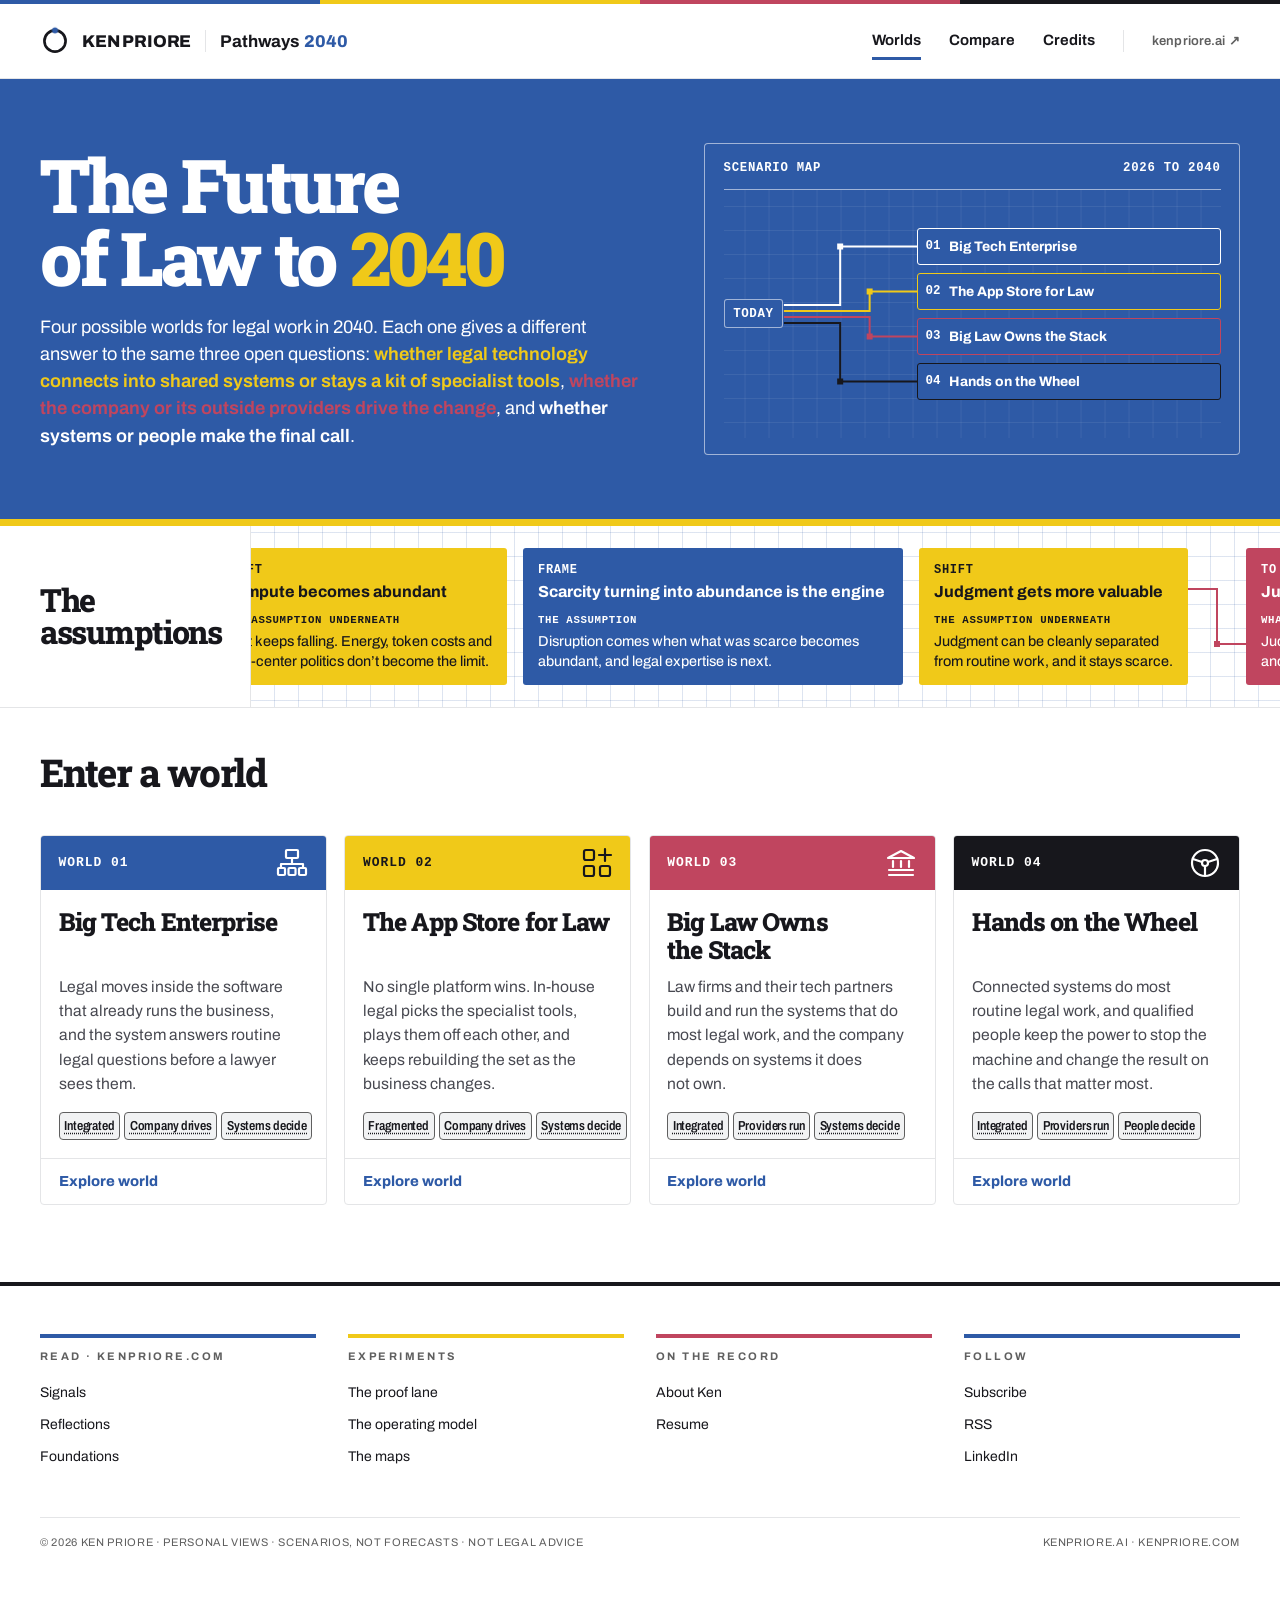
==== index.html @ 04a64263 "Route map label contrast, Worlds 1-3 story balance, Compare eight possible worlds Co-Authored-By: Cl" ====
<!doctype html>
<html lang="en">
<head>
  <meta charset="utf-8">
  <meta name="viewport" content="width=device-width, initial-scale=1">
  <title>Pathways · The future of law to 2040 · Ken Priore</title>
  <meta name="description" content="Four possible futures for legal work through 2040. Pick a world, follow its timeline, read the signals already showing up, then compare all four.">
  <meta property="og:title" content="Pathways · The future of law to 2040 · Ken Priore">
  <meta property="og:description" content="Four possible futures for legal work through 2040. Pick a world, follow its timeline, read the signals already showing up, then compare all four.">
  <meta property="og:url" content="https://pathways.kenpriore.ai/">
  <meta property="og:type" content="website">
  <link rel="canonical" href="https://pathways.kenpriore.ai/">
  <link rel="icon" href="favicon.svg" type="image/svg+xml">
  <link rel="mask-icon" href="favicon.svg" color="#2E5AA6">
  <meta name="theme-color" content="#2E5AA6">
  <!-- ?v= busts browser caches; bump it on every content/CSS/JS change (Ken saw stale tooltips 11/21) -->
  <link rel="stylesheet" href="style.css?v=20261122i">
  <link rel="stylesheet" href="strip.css?v=20261122i">
  <script src="content.js?v=20261122i" defer></script>
  <script src="strip-content.js?v=20261122i" defer></script>
  <script src="strip.js?v=20261122i" defer></script>
  <script src="app.js?v=20261122i" defer></script>
  <!-- GoatCounter · one code across all properties; hostname folded into the path so they roll up in one dashboard -->
  <script>window.goatcounter={path:function(){return location.hostname+location.pathname}}</script>
  <script data-goatcounter="https://kenpriore.goatcounter.com/count" async src="//gc.zgo.at/count.js"></script>
</head>
<body>
  <a class="skip" href="#main">Skip to content</a>

  <!-- one-bar header: family mark + KEN PRIORE | Pathways 2040, the three Pathways tabs, a muted way out to kenpriore.ai -->
  <header class="ob">
    <div class="ob-in">
      <div class="ob-brand">
        <a class="ob-mark" href="https://kenpriore.ai">
          <svg class="loopmark" width="34" height="34" viewBox="0 0 34 34" aria-hidden="true" focusable="false">
            <circle cx="17" cy="17" r="12" fill="none" stroke="#17171C" stroke-width="3"/>
            <g class="orbit"><circle cx="17" cy="5" r="3.4" fill="#2E5AA6"/></g>
          </svg>
          <span class="ob-name">KEN PRIORE</span>
        </a>
        <span class="ob-rule" aria-hidden="true"></span>
        <a class="ob-site" href="#worlds">Pathways<b>2040</b></a>
      </div>
      <nav class="ob-tabs" aria-label="Pathways">
        <a href="#worlds" data-nav="worlds">Worlds</a>
        <a href="#compare" data-nav="compare">Compare</a>
        <a href="#credits" data-nav="credits">Credits</a>
      </nav>
      <div class="ob-out">
        <a class="ob-home" href="https://kenpriore.ai">kenpriore.ai<span aria-hidden="true">↗</span></a>
      </div>
    </div>
  </header>

  <main id="main" tabindex="-1"></main>

  <!-- family footer (same component as kenpriore.ai and ant.kenpriore.ai) -->
  <footer class="family">
    <div class="container">
      <div class="foot-grid">
        <div class="foot-col foot-col--read">
          <p class="kicker">Read · kenpriore.com</p>
          <ul>
            <li><a href="https://kenpriore.com/tag/signals/">Signals</a></li>
            <li><a href="https://kenpriore.com/tag/reflections/">Reflections</a></li>
            <li><a href="https://kenpriore.com/tag/foundations/">Foundations</a></li>
          </ul>
        </div>
        <div class="foot-col foot-col--interactive">
          <p class="kicker">Experiments</p>
          <ul>
            <li><a href="https://kenpriore.ai/#proof">The proof lane</a></li>
            <li><a href="https://kenpriore.ai/#model">The operating model</a></li>
            <li><a href="https://kenpriore.ai/#maps">The maps</a></li>
          </ul>
        </div>
        <div class="foot-col foot-col--record">
          <p class="kicker">On the record</p>
          <ul>
            <li><a href="https://kenpriore.com/about/">About Ken</a></li>
            <li><a href="https://resume.kenpriore.ai">Resume</a></li>
          </ul>
        </div>
        <div class="foot-col foot-col--follow">
          <p class="kicker">Follow</p>
          <ul>
            <li><a href="https://kenpriore.com">Subscribe</a></li>
            <li><a href="https://kenpriore.com/rss/">RSS</a></li>
            <li><a href="https://linkedin.com/in/kennethpriore">LinkedIn</a></li>
          </ul>
        </div>
      </div>
      <div class="colophon">
        <span data-colophon>© 2026 Ken Priore · Personal views · Scenarios, not forecasts · Not legal advice</span>
        <span><a href="https://kenpriore.ai">kenpriore.ai</a> · <a href="https://kenpriore.com">kenpriore.com</a></span>
      </div>
    </div>
  </footer>
  <noscript><p class="wrap">Enable JavaScript to explore the four worlds.</p></noscript>
</body>
</html>
---- style.css ----
@font-face{font-family:Archivo;src:url(fonts/Archivo-variable.ttf) format("truetype");font-weight:100 900;font-display:swap}
@font-face{font-family:Roboto Slab;src:url(fonts/RobotoSlab-variable.ttf) format("truetype");font-weight:100 900;font-display:swap}
/* Signal Bold v1 palette, from signal-bold/design-system/v1/tokens.css. No other hue, and no second blue. */
:root{--paper:#FFFFFF;--ink:#17171C;--ink-2:#484951;--muted:#5F5F5F;--grey:#E4E5E7;--blue:#2E5AA6;--yellow:#F0C919;--rose:#C0455F}
/* The only derivations, each an alpha of a token:
   grey-50  = quiet fills (closing story cell, row heads, quote and data cells, term chips)
   paper-07 = grid on the blue maps
   paper-25 = rule on ink
   paper-55 = frames and rules on blue; resting arrow on ink (3:1 or better)
   ink-20   = tooltip shadow; ink-72 = dialog backdrop */
:root{--grey-50:rgba(228,229,231,.5);--paper-07:rgba(255,255,255,.07);--paper-25:rgba(255,255,255,.25);--paper-55:rgba(255,255,255,.55);--ink-20:rgba(23,23,28,.2);--ink-72:rgba(23,23,28,.72)}
:root{--mono:"Roboto Mono","SFMono-Regular",Consolas,monospace;--slab:"Roboto Slab",Georgia,serif;--radius:8px;--gap:clamp(.75rem,1.35vw,1.15rem);--pad:clamp(1.05rem,2vw,1.75rem)}
*,*::before,*::after{box-sizing:border-box}
html{color:var(--ink)}
body{margin:0;background:var(--paper);color:var(--ink);font:400 1rem/1.55 Archivo,Arial,sans-serif}
img{display:block;max-width:100%}
a{color:inherit}
button,input,select{font:inherit}
button,select{cursor:pointer}
button{color:inherit}
button:disabled{cursor:default;opacity:.45}
button:focus-visible,a:focus-visible,select:focus-visible,input:focus-visible,details summary:focus-visible{outline:3px solid var(--blue);outline-offset:4px}
/* Focus: blue on light grounds, yellow on blue, rose and ink */
.hero a:focus-visible,.world-hero a:focus-visible,.credits-hero a:focus-visible{outline-color:var(--yellow)}
.compare-table thead th:not(:nth-child(3)) a:focus-visible{outline-color:var(--yellow)}
.table-scroll:focus-visible,#four-worlds:focus-visible{outline:2px solid var(--blue)}
/* the switcher strip clips outside its edges, so its ring sits inside each tab */
.world-switcher a:focus-visible{outline-offset:-7px}
.world-switcher a[aria-current]:not(:nth-child(2)):focus-visible{outline-color:var(--yellow)}
h1,h2,h3,p{margin:0}
h1,h2,h3{line-height:1.12}
p+p{margin-top:1em}
h1,h2{font-family:var(--slab);letter-spacing:-.045em}
/* one content width shared by the page, the family masthead, the Pathways bar and the family footer, so every left edge lines up */
:root{--wrap:min(100% - 5rem,1250px)}
.wrap{width:var(--wrap);margin-inline:auto}
.skip{position:absolute;z-index:5;background:var(--paper);padding:.7rem 1rem;top:0;left:1rem;transform:translateY(-115%)}
.skip:focus{transform:translateY(0)}
/* ── family masthead: same component as kenpriore.ai / ant.kenpriore.ai (88.5px at desktop) ── */
:root{--inset:clamp(20px,5vw,72px);--beat:480ms;--ease-cut:cubic-bezier(.2,.7,.2,1);--ease-snap:cubic-bezier(.2,0,0,1)}
@media (prefers-reduced-motion:reduce){:root{--beat:0ms}}
header.mast{background:var(--paper)}
.mast-bar{font-family:Archivo,"Helvetica Neue",Helvetica,Arial,system-ui,sans-serif;line-height:1.55;border-bottom:4px solid var(--ink)}
.mast-in{display:flex;align-items:center;justify-content:space-between;padding:18px 0;width:var(--wrap);margin:0 auto;gap:16px}
.wordmark{display:flex;align-items:center;gap:14px;color:var(--ink);text-decoration:none}
.wordmark>span{display:block}
.loopmark{flex:none}
.loopmark .orbit{transform-origin:17px 17px;animation:orbit-once calc(var(--beat)*4) var(--ease-cut) var(--beat) 1 forwards}
@keyframes orbit-once{from{transform:rotate(0)}to{transform:rotate(360deg)}}
.wm-name{display:block;font-weight:800;letter-spacing:-.02em;font-size:20px;line-height:1.5}
.wm-sub{display:block;font-size:11px;font-weight:700;letter-spacing:.22em;text-transform:uppercase;color:var(--muted);margin-top:2px;line-height:1.5}
nav.top{display:flex;gap:28px;flex-wrap:wrap}
nav.top a{font-size:13px;font-weight:700;letter-spacing:.12em;text-transform:uppercase;color:var(--ink);text-decoration:none;padding-bottom:3px;border-bottom:2px solid transparent;transition:border-color calc(var(--beat)/2) var(--ease-snap)}
nav.top a:hover{border-bottom-color:var(--ink)}
@media(max-width:880px){.mast-in{flex-direction:column;align-items:stretch;gap:0}nav.top{gap:18px;margin-top:12px;padding-top:12px;border-top:1px solid var(--grey)}}
/* property bar: where you are inside Pathways */
nav.crumb{background:var(--paper);border-bottom:1px solid var(--grey)}
.crumb-in{width:var(--wrap);margin:0 auto;min-height:52px;display:flex;align-items:stretch;justify-content:space-between;gap:1.2rem}
.crumb-home{display:flex;align-items:center;gap:.55rem;text-decoration:none;font-weight:850;letter-spacing:.035em;font-size:.98rem;text-transform:uppercase;white-space:nowrap}
.crumb-mark{width:20px;height:18px;background:linear-gradient(var(--blue) 0 27%,transparent 27% 37%,var(--blue) 37% 64%,transparent 64% 74%,var(--blue) 74%);clip-path:polygon(0 0,100% 0,100% 27%,78% 27%,78% 64%,56% 64%,56% 100%,0 100%)}
.crumb-year{color:var(--blue)}
.crumb .jumps{display:flex;gap:1.85rem}
.crumb .jumps a{display:flex;align-items:center;position:relative;text-decoration:none;font-weight:710;font-size:.94rem;min-height:44px}
.crumb .jumps a:hover{color:var(--blue)}
.crumb .jumps [aria-current=page]{color:var(--blue)}
.crumb .jumps [aria-current=page]::after{content:"";height:4px;position:absolute;inset:auto 0 0;background:var(--blue)}
.eyebrow{font:700 .85rem/1.4 var(--mono);letter-spacing:.075em;text-transform:uppercase}
.hero{background:var(--blue);color:var(--paper);border-bottom:7px solid var(--yellow);overflow:hidden}
.hero-inner{min-height:425px;display:grid;grid-template-columns:1.12fr 1fr;gap:2.8rem;align-items:center;padding-block:2.7rem}
.hero .eyebrow{color:var(--paper);margin-bottom:.8rem}
/* Compare: no buttons, so a shorter band that pulls the table up */
.hero--compact .hero-inner{min-height:0;padding-block:2rem}
.hero h1{font-size:clamp(3rem,5.8vw,6rem);line-height:.98;font-weight:870}
.hero h1 span{color:var(--yellow)}
.hero p.intro{font-size:clamp(1.02rem,1.42vw,1.2rem);max-width:36ch;margin-top:1.15rem;color:var(--paper)}
.actions{display:flex;flex-wrap:wrap;gap:.6rem;margin-top:1.4rem}
.button{display:inline-flex;align-items:center;justify-content:center;min-height:44px;padding:.55rem .95rem;font-size:.92rem;font-weight:760;color:var(--ink);background:var(--paper);border:1px solid var(--ink);border-radius:var(--radius);text-decoration:none;text-align:center}
.button:hover{background:var(--grey)}
.button.yellow{background:var(--yellow);border-color:var(--yellow);color:var(--ink)}
.button.yellow:hover{border-color:var(--ink)}
.button.outline{background:transparent;border-color:var(--paper-55);color:var(--paper)}
.button.outline:hover{background:var(--paper);color:var(--ink)}
.button.blue{color:var(--paper);background:var(--blue);border-color:var(--blue)}
.button.blue:hover{background:var(--ink);border-color:var(--ink)}
.hero-map{margin:0;border:1px solid var(--paper-55);border-radius:var(--radius);padding:1rem 1.15rem;background:var(--blue);color:var(--paper)}
.map-caption{display:flex;align-items:center;justify-content:space-between;gap:.5rem;padding-bottom:.8rem;border-bottom:1px solid var(--paper-55);font:700 .77rem/1.3 var(--mono);text-transform:uppercase;letter-spacing:.06em}
.map-caption span:last-child{color:var(--paper)} /* yellow this small on blue is under 4.5:1 */
.signal-map{height:248px;position:relative;display:grid;grid-template-columns:.78fr 1.22fr;align-items:center;background-image:linear-gradient(90deg,var(--paper-07) 1px,transparent 1px),linear-gradient(var(--paper-07) 1px,transparent 1px);background-size:24px 24px;background-position:center}
.signal-map canvas{position:absolute;inset:0;width:100%;height:100%;pointer-events:none}
.map-origin{z-index:1;background:var(--blue);border:1px solid var(--paper-55);border-radius:3px;width:max-content;padding:.4rem .54rem;font:700 .78rem var(--mono);letter-spacing:.05em}
.map-ends{display:grid;gap:.5rem;z-index:1}
.map-ends a{min-height:37px;display:flex;align-items:center;gap:.55rem;padding:.25rem .45rem;background:var(--blue);border:1px solid var(--track);border-radius:3px;text-decoration:none;font-size:.86rem;line-height:1.1;font-weight:730}
.map-ends b{font:700 .78rem var(--mono);color:var(--paper)} /* numbers stay legible; line and border carry each world */
.map-ends a:hover{background:var(--paper);color:var(--ink)}
.map-ends a:hover b{color:var(--ink)}
.orient{margin-top:2.45rem;padding:var(--pad);background:var(--paper);border:1px solid var(--grey);border-left:7px solid var(--yellow);border-radius:var(--radius);display:grid;grid-template-columns:minmax(9rem,14rem) minmax(0,1fr);gap:.5rem 2rem;align-items:baseline}
.orient .eyebrow{color:var(--blue)}
.orient p:not(.eyebrow){max-width:82ch;font-size:1.08rem;line-height:1.6}
@media(max-width:670px){.orient{grid-template-columns:1fr}}
.section{padding-block:2.45rem 3.15rem}
.section-head{display:flex;align-items:end;justify-content:space-between;gap:1.25rem;margin-bottom:1.15rem}
.section-head p{max-width:47ch;color:var(--ink-2)}
.section-head h2,.title-block h1,.title-block h2{font-size:clamp(2rem,4.2vw,4.25rem)}
.section-head h2{font-size:clamp(1.95rem,3.3vw,3rem)}
.section:has(>.world-grid){container-type:inline-size}
.world-grid{display:grid;grid-template-columns:1fr;gap:var(--gap);grid-auto-rows:1fr}
@container (min-width:39rem){
  .world-grid{grid-template-columns:repeat(2,minmax(0,1fr))}
}
@container (min-width:75rem){
  .world-grid{grid-template-columns:repeat(4,minmax(0,1fr))}
}
.world-card{position:relative;display:flex;flex-direction:column;border:1px solid var(--grey);border-radius:var(--radius);overflow:hidden;background:var(--paper);text-decoration:none;min-width:0}
.card-content h3 a{color:inherit;text-decoration:none}
.card-content h3 a::after{content:"";position:absolute;inset:0}
.world-card:has(h3 a:focus-visible){outline:3px solid var(--blue);outline-offset:3px}
.world-card:hover{border-color:var(--blue)}
.world-card:hover .world-card-footer{text-decoration:underline;text-underline-offset:4px}
.card-banner{display:flex;align-items:center;justify-content:space-between;gap:.4rem;padding:.68rem 1.1rem;color:var(--tone-ink);background:var(--tone);min-height:53px}
.card-banner span{font:700 .81rem/1.3 var(--mono);letter-spacing:.075em}
.card-content{padding:1.1rem;display:flex;flex:1;flex-direction:column}
.card-content h3{text-wrap:balance;font-family:var(--slab);font-size:clamp(1.17rem,1.95vw,1.67rem);font-weight:850;letter-spacing:-.035em;min-height:2.28em}
.card-content p{flex:1;font-size:.98rem;margin-top:.64rem;color:var(--ink-2)}
.badges{position:relative;display:flex;align-items:center;gap:.25rem;margin-top:1rem}
.badges .badge{flex:none;white-space:nowrap;border:1px solid var(--muted);background:var(--grey-50);border-radius:4px;min-height:28px;padding:.25rem .28rem;font:600 .8125rem/1.2 Archivo,Arial,sans-serif;font-variation-settings:"wdth" 82;letter-spacing:-.01em;color:var(--ink)}
.world-card-footer{padding:.7rem 1.1rem;border-top:1px solid var(--grey);font-weight:760;color:var(--blue);font-size:.91rem}

/* ── family footer: same component as kenpriore.ai / ant.kenpriore.ai ── */
/* Attribution strip (every route except #credits) */
.credits-strip{border-top:1px solid var(--grey);padding:1.1rem 0}
.credits-strip-in{width:var(--wrap);margin:0 auto;max-width:none;font-size:.86rem;line-height:1.55;color:var(--ink-2)}
.credits-strip a{color:var(--ink);text-underline-offset:3px}
.credits-strip .credits-more{color:var(--blue);font-weight:600;white-space:nowrap}
body.on-credits .credits-strip{display:none}
/* Credits page (#credits): Signal Bold. Blue band, numbered funnel, colour-ruled cards, yellow-ruled thanks. */
.credits-hero{background:var(--blue);color:var(--paper);border-bottom:7px solid var(--yellow)}
.credits-hero-in{display:grid;grid-template-columns:minmax(0,1fr) minmax(0,1fr);gap:1.5rem clamp(2rem,5vw,5rem);align-items:end;padding-block:clamp(2.25rem,4.5vw,3.5rem)}
.credits-hero .eyebrow{color:var(--paper);margin:0 0 .7rem}
.credits-hero h1{font:870 clamp(2.6rem,5vw,4.6rem)/.98 var(--slab);letter-spacing:-.035em;margin:0;text-wrap:balance}
/* Compare head (Ken 11/21): heading on its own row, then two equal filled cells. The second cell is dashed,
   echoing the blank stops on the route map: the four undeveloped combinations, and a 2040 that may mix them all. */
.section-head.compare-head{grid-template-columns:repeat(2,minmax(0,1fr));align-items:stretch}
.section-head.compare-head .compare-title{grid-column:1/-1;align-self:end}
.section-head.compare-head .cmp-cell{grid-column:auto;align-self:stretch;margin:0}
.section-head.compare-head .cmp-note{border:1px dashed var(--muted);border-left:5px solid var(--blue)}
.section-head.compare-head .cmp-cell{display:block;padding-block:1rem 1.1rem}
.cmp-eyebrow{display:block;margin-bottom:.45rem;font:700 .75rem/1.3 var(--mono);letter-spacing:.075em;text-transform:uppercase;color:var(--blue)}
@media(max-width:760px){.section-head.compare-head{grid-template-columns:1fr}}
.credits-lede a{color:var(--paper);text-decoration-color:var(--yellow);text-underline-offset:4px;text-decoration-thickness:2px}
.credits-lede a:hover{text-decoration-color:var(--paper)} /* yellow words this size on blue are under 4.5:1 */
.credits-lede{margin:0;max-width:46ch;font-size:clamp(1.05rem,1.4vw,1.2rem);line-height:1.55;text-wrap:pretty}
.credits-page{padding-block:clamp(2.5rem,5vw,4rem)}
.credits-block{display:grid;grid-template-columns:minmax(10rem,16rem) minmax(0,1fr);gap:1rem clamp(2rem,4vw,3.5rem);padding-block:clamp(1.75rem,3.5vw,2.5rem);border-top:1px solid var(--grey)}
.credits-block:first-child{border-top:0;padding-top:0}
.credits-label{grid-column:1;margin:0;font:700 .85rem/1.4 var(--mono);letter-spacing:.075em;text-transform:uppercase;color:var(--blue)}
.credits-block > :not(.credits-label){grid-column:2}
.funnel{list-style:none;margin:0;padding:0;display:grid;grid-template-columns:repeat(4,minmax(0,1fr));gap:var(--gap)}
.funnel li{position:relative;background:var(--paper);border:1px solid var(--grey);border-top:5px solid var(--blue);padding:1rem 1.1rem 1.15rem}
.funnel li:nth-child(2){border-top-color:var(--yellow)}
.funnel li:nth-child(3){border-top-color:var(--rose)}
.funnel li:nth-child(4){border-top-color:var(--ink);background:var(--ink);color:var(--paper)}
.funnel li + li::before{content:"→";position:absolute;left:calc(-1 * var(--gap) / 2);top:1.6rem;transform:translateX(-50%);font:700 .9rem var(--mono);color:var(--muted);background:var(--paper);line-height:1}
.funnel p{margin:0;font-size:.92rem;line-height:1.5;text-wrap:pretty}
.funnel .funnel-n{font:870 clamp(2.4rem,3.6vw,3.4rem)/1 var(--slab);letter-spacing:-.04em}
.funnel .funnel-unit{font:700 .75rem/1.3 var(--mono);letter-spacing:.075em;text-transform:uppercase;margin:.35rem 0 .6rem;color:var(--blue)}
.funnel li:nth-child(4) .funnel-unit{color:var(--yellow)}
.credits-note{margin:1.25rem 0 0;max-width:68ch;color:var(--ink-2);line-height:1.6;text-wrap:pretty}
.makers{display:grid;grid-template-columns:repeat(2,minmax(0,1fr));gap:var(--gap)}
.makers article{background:var(--paper);border:1px solid var(--grey);border-left:5px solid var(--blue);padding:1rem 1.15rem}
.makers article:nth-child(2){border-left-color:var(--yellow)}
.makers article:nth-child(3){border-left-color:var(--rose)}
.makers article:nth-child(4){border-left-color:var(--ink)}
.makers .maker-role{margin:0;font:700 .72rem/1.3 var(--mono);letter-spacing:.075em;text-transform:uppercase;color:var(--ink-2)}
.makers h3{margin:.3rem 0 .35rem;font:740 1.3rem/1.2 var(--slab);letter-spacing:-.02em}
.makers p:not(.maker-role){margin:0;font-size:.95rem;line-height:1.55;color:var(--ink-2)}
.credits-thanks{margin:clamp(1.75rem,3.5vw,2.5rem) 0;background:var(--ink);color:var(--paper);border-left:7px solid var(--yellow);padding:clamp(1.25rem,3vw,2rem) clamp(1.25rem,3vw,2.25rem)}
.credits-thanks p{margin:0;max-width:52ch;font:680 clamp(1.2rem,2.1vw,1.6rem)/1.38 var(--slab);letter-spacing:-.02em;text-wrap:pretty}
.credits-thanks footer{margin-top:.9rem;font:700 .78rem/1.3 var(--mono);letter-spacing:.075em;text-transform:uppercase;color:var(--yellow)}
.credits-links{list-style:none;margin:0;padding:0;border-top:2px solid var(--ink)}
.credits-links li{border-bottom:1px solid var(--grey)}
.credits-links a{display:grid;grid-template-columns:2.5rem minmax(0,1fr) auto auto;align-items:center;gap:.75rem;min-height:56px;color:var(--ink);text-decoration:none}
.credits-links .link-n{font:700 .8rem var(--mono);color:var(--blue)}
.credits-links .link-label{font:700 1.05rem/1.3 var(--slab)}
.credits-links .link-host{font:400 .78rem var(--mono);color:var(--ink-2)}
.credits-links a::after{content:"↗";color:var(--blue);font-weight:700}
.credits-links a:hover .link-label{color:var(--blue);text-decoration:underline;text-underline-offset:3px}
.credits-page > .actions{margin-top:clamp(1.5rem,3vw,2.25rem)}
@media(max-width:980px){.funnel{grid-template-columns:repeat(2,minmax(0,1fr))}.funnel li:nth-child(3)::before{display:none}}
@media(max-width:760px){.credits-hero-in,.credits-block{grid-template-columns:1fr}.credits-block > *{grid-column:1 !important}.makers{grid-template-columns:1fr}}
@media(max-width:480px){.funnel{grid-template-columns:1fr}.funnel li + li::before{display:none}.credits-links a{grid-template-columns:2rem minmax(0,1fr) auto}.credits-links .link-host{display:none}}
@media(max-width:560px){.credits-strip a{display:inline-flex;align-items:center;min-height:44px}}
footer.family{background:var(--paper);border-top:4px solid var(--ink);padding:48px 0 64px}
footer.family .container{width:var(--wrap);margin:0 auto}
footer.family .foot-grid{display:grid;grid-template-columns:repeat(4,1fr);gap:32px}
footer.family .kicker{font-size:11px;font-weight:700;letter-spacing:.22em;text-transform:uppercase;color:var(--muted);margin-bottom:12px;padding-top:10px}
footer.family .foot-col--read .kicker{border-top:4px solid var(--blue)}
footer.family .foot-col--interactive .kicker{border-top:4px solid var(--yellow)}
footer.family .foot-col--record .kicker{border-top:4px solid var(--rose)}
footer.family .foot-col--follow .kicker{border-top:4px solid var(--blue)}
footer.family ul{list-style:none;margin:0;padding:0}
footer.family li{font-size:14px}
footer.family li a{display:inline-flex;align-items:center;min-height:32px;color:var(--ink);text-decoration:none}
footer.family li a:hover{color:var(--blue)}
footer.family .colophon{margin-top:44px;padding-top:16px;border-top:1px solid var(--grey);font-size:11px;letter-spacing:.06em;color:var(--muted);text-transform:uppercase;display:flex;justify-content:space-between;gap:12px;flex-wrap:wrap}
footer.family .colophon a{color:inherit;text-decoration:none}
footer.family .colophon a:hover{color:var(--blue)}
@media(max-width:900px){footer.family .foot-grid{grid-template-columns:1fr 1fr}}
@media(max-width:560px){footer.family{padding:36px 0 44px}footer.family .foot-grid{gap:24px 20px}footer.family li a,footer.family .colophon a{display:inline-flex;align-items:center;min-height:44px}}
@media(max-width:400px){.crumb-year{display:none}.crumb .jumps{gap:1rem}}
@media(max-width:359px){.subnav a,.subnav button{font-size:.8rem;padding-inline:.15rem}}
.title-block{padding-block:2.45rem 1.6rem}
.title-block .eyebrow{color:var(--blue);margin-bottom:.5rem}
.title-block p:not(.eyebrow){font-size:1.08rem;color:var(--ink-2);max-width:67ch;margin-top:.6rem}
.world-switcher,.subnav {
  display:grid;
  grid-template-columns:repeat(4,minmax(0,1fr));
  gap:.5rem;
}
.world-switcher,.subnav {padding-block:.85rem}
.world-switcher a,.subnav a,.subnav button {
  display:flex;align-items:center;justify-content:center;text-align:center;
  min-height:44px;padding:.52rem .75rem;border:1px solid var(--muted);
  border-radius:var(--radius);background:var(--paper);text-decoration:none;
  font-size:.91rem;line-height:1.25;font-weight:710;
}
.world-switcher a:hover,.subnav a:hover,.subnav button:hover {border-color:var(--blue);background:var(--grey)}
.world-switcher [aria-current],.subnav [aria-current] {background:var(--ink);color:var(--paper);border-color:var(--ink)}
.world-switcher [aria-current]:hover,.subnav [aria-current]:hover {background:var(--ink)}
.world-hero {background:var(--tone);color:var(--tone-ink);padding-block:clamp(1.75rem,3.5vw,3rem)}
.world-hero .wrap {display:grid;grid-template-columns:minmax(0,1fr) minmax(0,1fr);gap:var(--gap);align-items:center}
.world-hero h1 {font-size:clamp(2.55rem,5.35vw,5.35rem);line-height:1.02;margin-block:.5rem .75rem;text-wrap:balance}
.world-hero .subtitle {font-size:1.15rem;font-weight:740}
.world-intro {background:var(--paper);color:var(--ink);padding:var(--pad);border-radius:var(--radius)}
.world-intro .premise {font:720 clamp(1.08rem,1.7vw,1.42rem)/1.28 var(--slab);letter-spacing:-.025em}
.world-intro p+p {margin-top:.75rem;color:var(--ink-2)}
.subnav{border-bottom:1px solid var(--grey)}
.subnav .overlay-trigger{background:var(--yellow);border-color:var(--yellow)}
.subnav .overlay-trigger:hover{background:var(--yellow);border-color:var(--ink)}
.world-body{padding-block:clamp(1.4rem,3vw,2.75rem) 3rem}
.world-body h2{font-size:clamp(1.75rem,3vw,2.75rem);text-wrap:balance}
.world-body h3{font-size:1.16rem;line-height:1.23}
/* Grounding story above the overview panels: three beats, same order in every world */
.visually-hidden{position:absolute;width:1px;height:1px;padding:0;margin:-1px;overflow:hidden;clip:rect(0 0 0 0);white-space:nowrap;border:0}
.world-story{display:grid;grid-template-columns:repeat(3,minmax(0,1fr));gap:0;margin-bottom:clamp(2rem,4vw,3rem);background:var(--paper);border:1px solid var(--grey);border-top:5px solid var(--tone,var(--blue))}
.story-beat{padding:var(--pad)}
.story-beat + .story-beat{border-left:1px solid var(--grey)}
.story-beat .eyebrow{color:var(--blue);margin:0 0 .6rem}
.story-beat p:not(.eyebrow){margin:0;font-size:1.02rem;line-height:1.6;text-wrap:pretty}
.story-beat:first-child p:not(.eyebrow){font-size:1.1rem;color:var(--ink)}
@media(max-width:900px){.world-story{grid-template-columns:1fr}.story-beat + .story-beat{border-left:0;border-top:1px solid var(--grey)}}
.world-overview {display:grid;grid-template-columns:repeat(2,minmax(0,1fr));gap:var(--gap)}
.world-overview h2,.world-overview .quote {grid-column:1/-1}
.panel,.world-body .spaced:has(>.plain-list) {
  padding:var(--pad);background:var(--paper);border:1px solid var(--grey);border-radius:var(--radius);
}
.panel h3,.spaced>h3 {margin-bottom:.6rem}
.panel p {max-width:68ch}
.world-overview .panel {border-top:5px solid var(--blue)}
.world-overview .panel:nth-of-type(2) {border-top-color:var(--rose)}
.world-overview .panel h3 {font:740 clamp(1.25rem,2vw,1.65rem)/1.2 var(--slab);letter-spacing:-.035em}
.quote {margin:0;background:var(--ink);color:var(--paper);border-left:7px solid var(--yellow);border-radius:var(--radius);padding:var(--pad);font:680 clamp(1.22rem,2.1vw,1.65rem)/1.35 var(--slab);letter-spacing:-.025em}
/* Route map tab (Ken 11/21: popup too small → its own world tab). The frame spans the full content width;
   height follows the map's 640:336 drawing plus its caption and footer rows. */
.world-body:has(>.route-frame){container-type:inline-size}
/* frame W: horizontal map (W>=502) = cap 29 + borders 2 + pad 12 + (W-18)*.525 + gap 8 + footer 54; vertical = (W-18) square + same rows */
.route-frame{display:block;width:100%;height:min(calc(52.5cqw + 96px),760px);border:0;background:transparent}
@container (max-width:501px){.route-frame{height:calc(100cqw + 87px)}}
@container (max-width:332.9px){.route-frame{height:calc(100cqw + 127px)}}
.body-head>h2+p{grid-column:3/-1;align-self:stretch;display:flex;align-items:center;margin:0;padding:.7rem clamp(1rem,1.6vw,1.25rem);background:var(--paper);border:1px solid var(--grey);border-left:5px solid var(--yellow);color:var(--ink);font-size:.95rem;line-height:1.45;text-wrap:pretty}
@media(max-width:1180px){.body-head>h2+p{grid-column:1/-1}}
.world-overlay{width:min(calc(100% - 2rem),760px);max-width:none;padding:var(--pad);border:1px solid var(--grey);border-top:6px solid var(--tone);border-radius:var(--radius);background:var(--paper);color:var(--ink)}
.world-overlay::backdrop{background:var(--ink-72)}
.overlay-header{display:flex;align-items:start;justify-content:space-between;gap:.75rem;margin-bottom:1rem}
.overlay-header .eyebrow{color:var(--blue);margin-bottom:.25rem}
.overlay-header h2{font-size:clamp(1.45rem,5vw,2rem)}
.axes-list{margin:0;display:grid;gap:.5rem}
.axes-list div{display:grid;grid-template-columns:minmax(0,1.1fr) minmax(0,1fr);align-items:center;gap:.65rem;border:1px solid var(--grey);border-radius:var(--radius);padding:.8rem 1rem;background:var(--paper)}
.axes-list dt{font-weight:630;color:var(--ink-2);font-size:.94rem}
.axes-list dd{margin:0;color:var(--blue);font-weight:760;text-align:right}
.section-intro{margin-block:.45rem 1.1rem;max-width:70ch;color:var(--ink-2)}
.spaced {margin-top:1.65rem}
.world-body .spaced:has(>.plain-list){margin:0;background:var(--grey-50);border-top:5px solid var(--ink)}
.plain-list{margin:0;padding-left:1.15rem}
.plain-list li::marker{color:var(--blue)}
.plain-list li+li{margin-top:.6rem}
.world-body>.actions{margin-top:var(--gap)}
select{width:100%;color:var(--ink);background:var(--paper);border:1px solid var(--muted);border-radius:var(--radius);min-height:45px;padding:.55rem .7rem}
select{appearance:none;padding-right:2.2rem;background-image:linear-gradient(45deg,transparent 50%,var(--ink) 50%),linear-gradient(135deg,var(--ink) 50%,transparent 50%);background-position:calc(100% - 16px) 52%,calc(100% - 11px) 52%;background-size:5px 5px;background-repeat:no-repeat}
.compare-table{width:100%;border-collapse:collapse;background:var(--paper);table-layout:fixed}
.compare-table th,.compare-table td{text-align:left;vertical-align:top;border:1px solid var(--grey);padding:.8rem;overflow-wrap:anywhere}
.compare-table thead th:first-child{width:19%}
.compare-table th[scope=row]{background:linear-gradient(var(--grey-50),var(--grey-50)),var(--paper);font-size:.91rem;overflow-wrap:normal;word-break:normal;hyphens:auto}
.compare-table thead th{background:var(--tone,var(--grey));color:var(--tone-ink,var(--ink));font-family:var(--slab);font-size:1.04rem}
details summary{cursor:pointer;font-weight:760}
.note{font-size:.9rem;color:var(--ink-2);margin-top:.35rem}
@media(max-width:960px){
  :root{--wrap:min(100% - 2.6rem,1250px)}
  .hero-inner{gap:1.5rem}
  .signal-map{height:222px}
  .card-content h3{font-size:1.5rem}
}
@media(max-width:670px){
  :root{--wrap:calc(100% - 2rem)}
  .crumb .jumps{gap:1.25rem}
  .crumb-home{font-size:.9rem}
  .hero-inner,.world-hero .wrap{grid-template-columns:1fr}
  .hero-inner{padding-block:1.7rem;gap:1.25rem}
  .hero h1{font-size:clamp(2.7rem,10.5vw,4rem)}
  .hero-map{padding:.7rem}
  .signal-map{height:196px}
  .map-ends{gap:.28rem}
  .map-ends a{min-height:34px}
  .section{padding-block:1.7rem 2.25rem}
  .section-head{align-items:start;flex-direction:column;gap:.65rem}
  .world-hero .wrap{gap:1rem}
  .world-hero{padding-block:1.6rem}
  .world-switcher{grid-template-columns:repeat(2,minmax(0,1fr))}
  .subnav a,.subnav button{padding-inline:.25rem}
  .world-overview{grid-template-columns:1fr}
  .world-body .spaced:has(>.plain-list){margin-top:var(--gap)}
  .world-body{padding-block:1.2rem 2rem}
  .compare-table th,.compare-table td{padding:.45rem;font-size:.86rem}
  .compare-table thead th:first-child{width:23%}
  .compare-table th[scope=row]{font-size:.8rem}
}
@media(max-width:520px){
  .card-content h3{min-height:0}
  .axes-list div{padding:.7rem;gap:.4rem}
  .panel-grid,.signal-list{grid-template-columns:1fr}
}

@media (max-width:24rem){
  .world-card .card-content{padding-inline:.75rem}
}

.world-icon {width:2rem;height:2rem;flex:none;display:block}
.world-edition {display:flex;align-items:center;gap:.8rem}
.world-edition .world-icon {width:2.4rem;height:2.4rem}
.axis-term {border:0;background:none;color:inherit;font:inherit;text-align:inherit;padding:.15em 0;cursor:help;text-decoration:underline dotted;text-underline-offset:.22em}
.axis-tooltip {position:fixed;inset:auto;margin:0;width:max-content;max-width:min(18rem,calc(100vw - 1rem));padding:.65rem .85rem;border:1px solid var(--paper);border-radius:5px;background:var(--ink);color:var(--paper);font:500 .95rem/1.45 Archivo,Arial,sans-serif;box-shadow:0 4px 12px var(--ink-20)}
.newsroom {border-top:5px solid var(--tone)}
.news-mast {display:flex;align-items:center;justify-content:space-between;border-bottom:3px double var(--ink);padding:.65rem 0 .85rem;color:var(--ink)}
.news-mast h2 {font-size:clamp(2.75rem,5vw,4.3rem);line-height:1}
.news-mast .world-icon {width:2.6rem;height:2.6rem}
.news-stories {display:grid;grid-template-columns:minmax(0,1.05fr) minmax(0,1fr);column-gap:clamp(1.5rem,4vw,4rem);border-bottom:2px solid var(--ink)}
.news-story {padding:1.15rem 0}
.news-story:first-child {grid-row:span 3;border-right:1px solid var(--grey);padding:clamp(1.4rem,3vw,2.5rem) clamp(1rem,3vw,2.5rem) 1.5rem 0}
.news-story:nth-child(n+3) {border-top:1px solid var(--grey)}
.news-story h3,.news-context h4 {font:720 clamp(1.25rem,2vw,1.65rem)/1.18 var(--slab);letter-spacing:-.035em;text-wrap:pretty}
.news-story:first-child h3 {font-size:clamp(2.15rem,4vw,3.85rem);line-height:1.06}
.news-source {font:700 .85rem/1.3 var(--mono);letter-spacing:.045em;text-transform:uppercase;color:var(--blue);margin-bottom:.5rem}
.news-context {padding-block:1.15rem;border-bottom:1px solid var(--grey)}
.news-context>h3 {font:750 1.35rem var(--slab);margin-bottom:.9rem}
.news-context>div {display:grid;grid-template-columns:repeat(auto-fit,minmax(min(100%,16rem),1fr));gap:var(--gap)}
.news-context article {border-top:1px solid var(--grey);padding-top:.75rem}
.news-context h4 {font-size:1.12rem;margin:0 0 .4rem}
.comparison {padding-bottom:3rem}
.table-scroll {overflow:auto}
.compare-table {min-width:55rem;border-collapse:separate;border-spacing:0}
.compare-table td,.compare-table th {border-width:0 1px 1px 0}
.compare-table tr>:first-child {border-left-width:1px;position:sticky;left:0;z-index:1}
.compare-table thead th {border-top-width:1px}
.compare-table thead th:first-child {width:clamp(6.5rem,13vw,11rem)}
.compare-table th a {display:grid;gap:.6rem;text-decoration:none}
.compare-table th a:hover {text-decoration:underline}
.scroll-note {display:none}
@media (max-width:960px) {
  .scroll-note {display:block;margin-bottom:.6rem;color:var(--ink-2);font-size:.94rem}
}
@media (max-width:670px) {
  .news-stories {display:block}
  .news-story:first-child {border:0;padding:1.25rem 0}
  .news-story:nth-child(2) {border-top:1px solid var(--grey)}
  .compare-table td {font-size:1rem;padding:.75rem}
  .compare-table thead th:first-child {width:6.5rem}
  .subnav {grid-template-columns:repeat(4,minmax(0,1fr))}
}

.milestones {
  --rail:3px;
  --node:14px;
  display:grid;
  grid-template-columns:repeat(4,minmax(0,1fr));
  column-gap:var(--gap);
  margin:1.15rem 0 var(--gap);
  list-style:none;
  padding:0;
}
.milestone {position:relative;display:flex;flex-direction:column;min-width:0}
.milestone time {font:750 clamp(1.35rem,2.3vw,2.05rem)/1 var(--slab);color:var(--ink);order:-2}
.milestone::before {content:"";height:var(--rail);margin:.85rem calc(-1 * var(--gap)) 1rem 0;background:var(--ink);order:-1}
.milestone:last-child::before {background:transparent}
.milestone::after {content:"";position:absolute;top:calc(clamp(1.35rem,2.3vw,2.05rem) + .85rem - 5px);left:0;width:var(--node);height:var(--node);background:var(--tone);border:2px solid var(--ink);border-radius:50%}
.milestone-card {flex:1;background:var(--paper);border:1px solid var(--grey);border-radius:var(--radius);padding:clamp(.85rem,1.4vw,1.25rem)}
.milestone-card h3 {margin:0 0 .75rem;font:750 clamp(1.1rem,1.6vw,1.4rem)/1.18 var(--slab);letter-spacing:-.025em}
.milestone-card .plain-list {font-size:1rem;line-height:1.45}
@media(max-width:900px) {
  .milestones {grid-template-columns:1fr}
  .milestone,.milestone:last-child {display:grid;grid-template-columns:4.5rem minmax(0,1fr);gap:1rem;align-items:start;padding:0 0 1rem 1.6rem}
  .milestone time {margin-top:.85rem}
  .milestone::before {position:absolute;left:6px;top:1.5rem;bottom:-1.5rem;width:var(--rail);height:auto;margin:0}
  .milestone::after {top:1.2rem}
}
@media(max-width:500px) {
  .milestone,.milestone:last-child {grid-template-columns:1fr;gap:.5rem}
}

/* ══════════ Design pass (11/21): one grid, one type scale, one section-head pattern ══════════
   Every composition snaps to a 4-column grid inside var(--wrap), with the same gutter as the card grid.
   Two head patterns, both on that grid:
   · section head  = heading in columns 1–2, lede in columns 3–4, ruled on top (Enter a world, Compare, world chapters)
   · label rail    = small label in column 1, prose in columns 2–4 (What this is, Related reporting, Credits) */
:root{
  --radius:4px;
  --cols:repeat(4,minmax(0,1fr));
  --h2:clamp(1.875rem,3vw,2.75rem);
  --s-section:clamp(3rem,6vw,5rem);
  --s-head:clamp(1.5rem,2.6vw,2.25rem);
  --measure:66ch;
}
main:focus{outline:none}
h1,h2,h3,h4{text-wrap:balance}
p,li,blockquote{text-wrap:pretty}
.eyebrow{font-size:.78rem;letter-spacing:.09em}

/* hero */
.hero-inner{padding-block:clamp(2.5rem,5vw,4rem);gap:var(--gap) clamp(2rem,5vw,4.5rem)}
.hero p.intro{max-width:44ch;margin-top:1.25rem;line-height:1.5}
.actions{gap:.5rem}

/* label rail: What this is */
.orient{margin-top:var(--s-section);padding:0;background:none;border:0;border-radius:0;grid-template-columns:var(--cols);gap:.75rem var(--gap);align-items:baseline}
.orient .eyebrow{grid-column:1;display:flex;align-items:center;gap:.6rem}
.orient .eyebrow::before{content:"";width:1.5rem;height:4px;background:var(--yellow);flex:none}
.orient p:not(.eyebrow){grid-column:2/-1;max-width:62ch;font-size:clamp(1.08rem,1.45vw,1.25rem);line-height:1.55;color:var(--ink)}

/* section head */
.section{padding-block:var(--s-section)}
.section-head,.body-head{display:grid;grid-template-columns:var(--cols);column-gap:var(--gap);row-gap:.75rem;align-items:end;border-top:2px solid var(--ink);padding-top:clamp(1rem,1.6vw,1.35rem);margin:0 0 var(--s-head)}
.section-head h2,.body-head h2,.section-head .compare-title,.world-body h2{grid-column:1/span 2;font-size:var(--h2);line-height:1.05;font-weight:800;letter-spacing:-.04em}
.section-head p,.title-block p:not(.eyebrow){grid-column:3/-1;max-width:56ch;margin:0;font-size:1.06rem;line-height:1.55;color:var(--ink-2)}
.title-block{padding-block:clamp(1rem,1.6vw,1.35rem) 0;margin-top:var(--s-section)}
.body-head>.world-icon{grid-column:4;justify-self:end;align-self:center;width:2.25rem;height:2.25rem;color:var(--ink)}
.body-head .quote{grid-column:3/-1;align-self:end;margin:0;padding:.15rem 0 .15rem 1.1rem;background:none;color:var(--ink);border:0;border-left:4px solid var(--yellow);border-radius:0;font:650 clamp(1.1rem,1.55vw,1.35rem)/1.35 var(--slab);letter-spacing:-.02em}

/* cards */
.world-card-footer{border-top-color:var(--grey)}

/* world switcher: a full-bleed white strip of tabs, each keyed to its world's colour; the current tab joins the hero below */
.world-switcher{gap:1px;padding:0;background:var(--grey);box-shadow:0 0 0 100vmax var(--paper);clip-path:inset(0 -100vmax)}
.world-switcher a{justify-content:flex-start;text-align:left;border:0;border-top:4px solid var(--tone);border-radius:0;background:var(--paper);min-height:52px;padding:.6rem 1rem;font-weight:700}
.world-switcher a:hover{background:var(--grey);border-color:var(--tone)}
.world-switcher [aria-current],.world-switcher [aria-current]:hover{background:var(--tone);color:var(--tone-ink);border-color:var(--tone)}

/* world hero */
.world-hero{padding-block:clamp(2.25rem,4.5vw,3.75rem)}
.world-hero .wrap{gap:var(--gap);align-items:end}
.world-hero .wrap>div:first-child{padding-right:clamp(0rem,2vw,2rem)}
.world-hero h1{font-size:clamp(2.5rem,4.8vw,4.6rem);line-height:1;margin-block:.85rem .7rem;font-weight:820}
.world-hero .subtitle{font-size:1.06rem;font-weight:700}
.world-intro{padding:clamp(1.15rem,2vw,1.6rem)}
.world-intro .premise{font-size:clamp(1.08rem,1.6vw,1.35rem);line-height:1.3}
.world-intro p+p{margin-top:.8rem;line-height:1.55}

/* chapter nav */
.subnav{border-bottom:0;padding-block:1rem 0}
.subnav a,.subnav button{border-radius:var(--radius);font-weight:700}

/* world chapters */
.world-body{padding-block:clamp(2rem,4vw,3rem) var(--s-section)}
.world-overview{column-gap:var(--gap);row-gap:var(--gap)}
.world-overview .body-head{grid-column:1/-1;margin-bottom:calc(var(--s-head) - var(--gap))}
.panel{padding:clamp(1.15rem,2vw,1.6rem)}
.panel p{max-width:var(--measure);line-height:1.6}
.world-overview .panel{border-top-width:4px}
.world-overview .panel h3{font-size:clamp(1.2rem,1.7vw,1.45rem);margin-bottom:.65rem}
.body-actions{margin-top:var(--s-head);padding-top:1.25rem;border-top:1px solid var(--grey)}
.world-body>.actions{margin-top:var(--s-head)}

/* timeline */
.milestones{margin:0}
.milestone time{font-size:clamp(1.35rem,2vw,1.75rem);letter-spacing:-.02em}
.milestone::after{top:calc(clamp(1.35rem,2vw,1.75rem) + .85rem - 5px)}
.milestone-card h3{font-size:clamp(1.08rem,1.4vw,1.25rem);line-height:1.22}
.milestone-card .plain-list{font-size:.97rem;line-height:1.5}
.related{display:grid;grid-template-columns:var(--cols);column-gap:var(--gap);row-gap:.6rem;align-items:baseline;margin-top:var(--s-head);padding-top:1.1rem;border-top:1px solid var(--grey)}
.related h3{grid-column:1;font:700 .78rem/1.4 var(--mono);letter-spacing:.09em;text-transform:uppercase;color:var(--blue)}
.related .plain-list{grid-column:2/-1}

/* signals */
.newsroom{border-top:0}
.news-mast{border-top:2px solid var(--ink);padding:clamp(1rem,1.6vw,1.35rem) 0 1rem}
.news-mast h2{font-size:var(--h2);line-height:1.05}
.news-mast .world-icon{width:2.25rem;height:2.25rem}
.news-stories{column-gap:var(--gap);grid-template-columns:var(--cols)}
.news-story{grid-column:3/-1;padding:1.15rem 0 1.15rem clamp(1rem,2.5vw,2rem)}
.news-story:first-child{grid-column:1/span 2;padding:clamp(1.25rem,2.5vw,2rem) clamp(1rem,2.5vw,2rem) 1.5rem 0}
.news-story:nth-child(n+3){border-top:1px solid var(--grey)}
.news-story h3,.news-context h4{font-size:clamp(1.15rem,1.6vw,1.4rem)}
.news-story:first-child h3{font-size:clamp(1.75rem,3.1vw,2.75rem);line-height:1.08}
.news-source{font-size:.78rem;letter-spacing:.09em}
.news-context{padding-block:1.1rem 0;border-bottom:0}
.news-context>h3{font:700 .78rem/1.4 var(--mono);letter-spacing:.09em;text-transform:uppercase;color:var(--blue);margin-bottom:1rem}
.news-context p{line-height:1.55}

/* compare */
.comparison{padding-bottom:var(--s-section)}
.compare-table th,.compare-table td{padding:.85rem .9rem;line-height:1.5}
.compare-table thead th{font-size:1rem;letter-spacing:-.01em}
.compare-table th[scope=row]{font-size:.86rem;font-weight:700}

.credits-thanks{margin-left:calc((100% - 3 * var(--gap)) / 4 + var(--gap))}
@media(max-width:760px){.credits-thanks{margin-left:0}}
/* credits page + strip: snap to the same 4-column grid (label in column 1, content in 2–4) */
.credits-block{grid-template-columns:var(--cols);column-gap:var(--gap)}
.credits-block > :not(.credits-label){grid-column:2/-1}
.credits-label{font-size:.78rem;letter-spacing:.09em}
.credits-hero-in{gap:1.5rem var(--gap)}
.credits-strip{padding-block:1.25rem}

@media(max-width:900px){
  .section-head,.body-head{grid-template-columns:minmax(0,1fr) auto}
  .section-head h2,.body-head h2,.section-head .compare-title{grid-column:1}
  .section-head p,.title-block p:not(.eyebrow),.body-head .quote{grid-column:1/-1;max-width:62ch}
  .body-head>.world-icon{grid-column:2;grid-row:1}
  .orient,.related{grid-template-columns:minmax(0,1fr)}
  .orient .eyebrow,.orient p:not(.eyebrow),.related h3,.related .plain-list{grid-column:1}
  .news-stories{grid-template-columns:minmax(0,1.05fr) minmax(0,1fr)}
  .news-story{grid-column:2}
  .news-story:first-child{grid-column:1}
}
@media(max-width:670px){
  .hero .actions .button{flex:1 1 auto}
  .world-switcher a{min-height:48px;padding:.5rem .75rem;font-size:.86rem}
  .news-story,.news-story:first-child{padding-left:0;padding-right:0}
  .section-head,.body-head{row-gap:.6rem}
}
@media(max-width:560px){
  footer.family .kicker{letter-spacing:.14em}
}
@media(max-width:670px){
  .world-switcher a{text-wrap:balance;font-size:.84rem;line-height:1.25}
  .subnav a,.subnav button{text-wrap:balance}
}
@media(max-width:560px){
  .credits-strip a{display:inline;min-height:0}
  .credits-strip .credits-more{display:flex;align-items:center;width:max-content;min-height:44px}
}
.compare-table thead th:first-child,.compare-table th[scope=row]{overflow-wrap:normal;word-break:normal}
@media(max-width:670px){
  .compare-table thead th:first-child{width:7.5rem}
  .compare-table th[scope=row],.compare-table thead th:first-child{padding:.75rem .6rem;font-size:.82rem}
}
@media(max-width:359px){
  .crumb-in{gap:.6rem}
  .crumb-mark{display:none}
  .crumb-home{font-size:.84rem}
  .crumb .jumps{gap:.7rem}
  .crumb .jumps a{font-size:.84rem}
}
@media(max-width:359px){.subnav{grid-template-columns:repeat(2,minmax(0,1fr))}.subnav a,.subnav button{font-size:.86rem;padding-inline:.5rem}}
/* touch targets on phones */
@media(max-width:670px){
  .signal-map{height:216px}
  .map-ends a{min-height:44px}
  .compare-table th a{min-height:44px;align-content:end}
  .compare-table td>.axis-term{display:inline-flex;align-items:center;min-height:44px;padding-block:0}
}
@media(max-width:880px){nav.top a{display:inline-flex;align-items:center;min-height:44px;padding-bottom:0}nav.top{margin-top:4px;padding-top:4px}}

/* ══════════ Bento pass (11/21): every boxed or ruled block is filled edge to edge ══════════
   The old ch caps (36/44/46/52/56/62/66/67/68/82ch) sat inside full-width boxes and grid cells and left a dead right side.
   Rule: a cell's text runs its full width; long copy splits into columns or cells instead of a capped paragraph. */
.hero p.intro,.credits-lede,.panel p,.section-intro{max-width:none}
.section-head p,.title-block p:not(.eyebrow){max-width:none}
.orient p:not(.eyebrow){max-width:none;font-size:clamp(1.1rem,1.6vw,1.4rem)}
/* One short paragraph: run it the full content width at a slightly larger size; two columns split it mid-sentence */
.credits-note{max-width:none;columns:auto;font-size:1.05rem}
/* thanks: quote cell + a cell naming the four organisations it thanks */
.credits-thanks{display:grid;grid-template-columns:minmax(0,2fr) minmax(0,1fr);gap:var(--gap) clamp(1.25rem,3vw,2.25rem)}
.credits-thanks blockquote{margin:0;display:flex;flex-direction:column;justify-content:space-between}
.credits-thanks p{max-width:none}
.thanks-orgs{list-style:none;margin:0;padding:0 0 0 clamp(1.25rem,3vw,2.25rem);border-left:1px solid var(--paper-25);display:grid;align-content:space-between;gap:.75rem}
.thanks-orgs li{display:flex;align-items:center;gap:.7rem;font:700 1.02rem/1.25 var(--slab);letter-spacing:-.01em}
.thanks-orgs li::before{content:"";flex:none;width:1.4rem;height:4px;background:var(--blue)}
.thanks-orgs li:nth-child(2)::before{background:var(--yellow)}
.thanks-orgs li:nth-child(3)::before{background:var(--rose)}
.thanks-orgs li:nth-child(4)::before{background:var(--paper)}
/* Ken 11/21: the four names link to each organisation's site; same look, underline + arrow on hover/focus */
.thanks-orgs a{display:inline-flex;align-items:center;gap:.45rem;min-height:44px;color:var(--paper);text-decoration:none;text-underline-offset:4px;text-decoration-thickness:2px}
.thanks-orgs a:hover,.thanks-orgs a:focus-visible{text-decoration:underline;text-decoration-color:var(--yellow)}
.thanks-orgs a:focus-visible{outline:2px solid var(--yellow);outline-offset:3px}
.thanks-orgs .org-arrow{font:700 .85rem var(--mono);color:var(--paper-55);transition:color .15s}
.thanks-orgs a:hover .org-arrow,.thanks-orgs a:focus-visible .org-arrow{color:var(--yellow)}
/* signals with only two stories: the side story's headline steps up so its cell is not a short line over a void */
.news-stories:not(:has(.news-story:nth-child(3))) .news-story:nth-child(2) h3{font-size:clamp(1.5rem,2.5vw,2.2rem);line-height:1.12}
@media(max-width:900px){.section-head p,.title-block p:not(.eyebrow){font-size:1.12rem}}
/* Section heads (Ken 11/21, "that doesn't look good"): the big heading sat low-left and a grey paragraph floated
   high-right with a void between. Now one bento row: heading cell + a filled lede cell, same height, text centred. */
.section-head,.body-head{align-items:stretch}
.section-head h2,.body-head h2,.section-head .compare-title{align-self:end;margin:0}
.section-head p,.title-block p:not(.eyebrow),.body-head .quote{align-self:stretch;display:flex;align-items:center;margin:0;max-width:none;padding:.7rem clamp(1rem,1.6vw,1.25rem);background:var(--paper);border:1px solid var(--grey);border-left:5px solid var(--yellow);color:var(--ink);font-size:.95rem;line-height:1.45;text-wrap:pretty}
.body-head .quote{font:650 clamp(1rem,1.25vw,1.15rem)/1.35 var(--slab)}
/* 901-1180px: a half-width cell ran 4 lines beside a one-line heading; stack it (heading, then full-width cell) as on phones */
@media(max-width:1180px){
  .section-head,.body-head{grid-template-columns:minmax(0,1fr) auto}
  .section-head h2,.body-head h2,.section-head .compare-title{grid-column:1}
  .section-head p,.title-block p:not(.eyebrow),.body-head .quote{grid-column:1/-1}
  .body-head>.world-icon{grid-column:2;grid-row:1}
}
@media(max-width:900px){.section-head p,.title-block p:not(.eyebrow){font-size:1rem}}
@media(max-width:760px){
  .credits-thanks{grid-template-columns:1fr}
  .thanks-orgs{grid-template-columns:repeat(2,minmax(0,1fr));padding:1rem 0 0;border-left:0;border-top:1px solid var(--paper-25)}
}
@media(max-width:420px){.thanks-orgs{grid-template-columns:1fr}}
/* phone: the 4-column credits grid above outranked the earlier 1fr reset, so every block was crushed into column 1 with three empty tracks */
@media(max-width:760px){.credits-block{grid-template-columns:minmax(0,1fr)}}
/* signals: the first side story starts on the lead story's eyebrow line */
@media(min-width:671px){.news-story:nth-child(2){padding-top:clamp(1.25rem,2.5vw,2rem)}}
/* Copy pass (11/21): longer orient paragraph + rewritten story beats */
/* "What this is" ran 7 lines at ~120 characters a line; two balanced columns at a readable measure */
@media(min-width:1100px){.orient p:not(.eyebrow){columns:2;column-gap:clamp(2rem,3.5vw,3rem);font-size:clamp(1.1rem,1.3vw,1.2rem);line-height:1.55}}
/* Story beats: the third beat ("what's different") is the short payoff; give it a narrower track, slab type and a light grey fill so no cell sits half empty */
@media(min-width:901px){.world-story{grid-template-columns:minmax(0,1fr) minmax(0,1.12fr) minmax(0,.88fr)}}
.story-beat:last-child{background:var(--grey-50)}
.story-beat:last-child p:not(.eyebrow){font:650 clamp(1.1rem,1.45vw,1.32rem)/1.38 var(--slab);letter-spacing:-.015em;color:var(--ink)}
/* World 4: the third beat is a full paragraph, so body type, bold first sentence, and tracks sized to the three text lengths */
.world-story--long-diff .story-beat:last-child p:not(.eyebrow){font:inherit;font-size:1.02rem;line-height:1.6;letter-spacing:inherit;color:inherit}
.world-story--long-diff .story-beat:last-child strong{font-weight:700;color:var(--ink)}
@media(min-width:901px){.world-story--long-diff{grid-template-columns:minmax(0,.88fr) minmax(0,1.2fr) minmax(0,.92fr)}}
/* Worlds 1-3 (Ken 11/22): tracks sized to the three text lengths, as on World 4, so the columns end within a line of each other.
   The third beat is short enough to keep its slab type. Retune these if that story copy changes length. */
.story-keep{white-space:nowrap}
/* The narrow third label wraps, so the three labels share one row and the three texts start on one line */
@media(min-width:901px){
  .world-story:not(.world-story--long-diff){grid-template-rows:auto auto}
  .world-story:not(.world-story--long-diff)>.story-beat{display:grid;grid-row:span 2;grid-template-rows:subgrid;align-items:start;row-gap:0}
}
@media(min-width:901px){
  .world-story--w1{grid-template-columns:minmax(0,.91fr) minmax(0,1.47fr) minmax(0,.62fr)}
  .world-story--w2{grid-template-columns:minmax(0,1.06fr) minmax(0,1.30fr) minmax(0,.64fr)}
  .world-story--w3{grid-template-columns:minmax(0,1.30fr) minmax(0,.98fr) minmax(0,.72fr)}
}
@media(min-width:1050px){
  .world-story--w1{grid-template-columns:minmax(0,.93fr) minmax(0,1.47fr) minmax(0,.60fr)}
}
@media(min-width:1131px){
  .world-story--w2{grid-template-columns:minmax(0,1.05fr) minmax(0,1.33fr) minmax(0,.62fr)}
}
@media(min-width:1210px){
  .world-story--w2{grid-template-columns:minmax(0,1.03fr) minmax(0,1.31fr) minmax(0,.66fr)}
}
@media(min-width:1227px){
  .world-story--w3{grid-template-columns:minmax(0,1.26fr) minmax(0,.96fr) minmax(0,.78fr)}
}
@media(min-width:1254px){
  .world-story--w1{grid-template-columns:minmax(0,.88fr) minmax(0,1.46fr) minmax(0,.66fr)}
}
@media(min-width:1317px){
  .world-story--w3{grid-template-columns:minmax(0,1.17fr) minmax(0,.95fr) minmax(0,.88fr)}
}
@media(min-width:1379px){
  .world-story--w2{grid-template-columns:minmax(0,.94fr) minmax(0,1.32fr) minmax(0,.74fr)}
}
@media(min-width:1389px){
  .world-story--w1{grid-template-columns:minmax(0,.84fr) minmax(0,1.42fr) minmax(0,.74fr)}
}
/* Data band + compare rows (11/21, voice-interview revision).
   "Where the data sits" is the third overview panel in a 2-column grid. Alone in a half row it left an orphan cell,
   so it spans the row as a 2-cell bento band: a filled ink heading cell + a tinted text cell that runs the full
   remaining width. Yellow top rule (blue and rose belong to the two panels above). */
.world-overview .panel--data{grid-column:1/-1;display:grid;grid-template-columns:minmax(12rem,17rem) minmax(0,1fr);align-items:stretch;padding:0;overflow:hidden;background:var(--grey-50);border-color:var(--grey);border-top:4px solid var(--yellow)}
.world-overview .panel--data h3{margin:0;display:flex;align-items:center;padding:clamp(1.05rem,1.8vw,1.4rem) clamp(1.15rem,2vw,1.6rem);background:var(--ink);color:var(--paper)}
.world-overview .panel--data p{margin:0;max-width:none;align-self:center;padding:clamp(1.05rem,1.8vw,1.4rem) clamp(1.15rem,2.2vw,1.9rem);font:600 clamp(1.06rem,1.35vw,1.24rem)/1.45 var(--slab);letter-spacing:-.012em;color:var(--ink)}
@media(max-width:760px){.world-overview .panel--data{grid-template-columns:minmax(0,1fr)}.world-overview .panel--data h3{padding-block:.8rem}}
/* An open cell in Compare reads as a gap in the scenario, not as data */
.compare-table,.compare-table :is(thead,tbody,tr){border-color:var(--grey)} /* not the browser default grey */
.cmp-open{font-style:italic;color:var(--ink-2)}

/* ===== Header: one bar (option A, live 2026-11-21) =====
   One row: family mark + KEN PRIORE | Pathways 2040, then the three Pathways tabs, then a muted way out.
   The four-colour stripe is the header's one accent. It runs along the top edge: under the bar its blue
   quarter disappeared into the blue home hero, and on world pages it doubled the switcher's colour tabs. */
header.ob{background:var(--paper);position:relative;z-index:20;border-bottom:1px solid var(--grey)}
header.ob::before{content:"";display:block;height:4px;background:linear-gradient(90deg,var(--blue) 0 25%,var(--yellow) 25% 50%,var(--rose) 50% 75%,var(--ink) 75%)}
.ob-in{width:var(--wrap);margin:0 auto;min-height:74px;display:flex;align-items:center;gap:28px}
.ob-brand{display:flex;align-items:center;gap:14px;margin-right:auto;min-width:0}
.ob-mark{display:flex;align-items:center;gap:12px;color:var(--ink);text-decoration:none;min-height:44px}
.ob-mark .loopmark{width:30px;height:30px}
.ob-name{font-weight:800;font-size:17px;letter-spacing:-.01em;line-height:1;white-space:nowrap}
.ob-rule{width:1px;height:22px;background:var(--grey);flex:none}
.ob-site{display:flex;align-items:center;min-height:44px;font-weight:700;font-size:17px;letter-spacing:-.01em;line-height:1;color:var(--ink);text-decoration:none;white-space:nowrap}
.ob-site b{font-weight:800;color:var(--blue);margin-left:.3em}
.ob-tabs{display:flex;align-items:stretch;gap:28px;align-self:stretch}
.ob-tabs a{position:relative;display:flex;align-items:center;min-height:44px;font-weight:650;font-size:15px;color:var(--ink);text-decoration:none}
.ob-tabs a::after{content:"";position:absolute;left:0;right:0;bottom:calc(50% - 19px);height:3px;background:transparent;transition:background-color calc(var(--beat)/2) var(--ease-snap)}
.ob-tabs a:hover{color:var(--blue)}
.ob-tabs a[aria-current=page]{color:var(--ink)}
.ob-tabs a[aria-current=page]::after{background:var(--blue)}
/* on a world page the active tab takes that world's tone, matching the switcher cell below it */
body:has(.world-switcher a:nth-child(2)[aria-current]) .ob-tabs a[aria-current=page]::after{background:var(--yellow)}
body:has(.world-switcher a:nth-child(3)[aria-current]) .ob-tabs a[aria-current=page]::after{background:var(--rose)}
body:has(.world-switcher a:nth-child(4)[aria-current]) .ob-tabs a[aria-current=page]::after{background:var(--ink)}
.ob-out{display:flex;align-items:center;gap:28px;align-self:stretch}
.ob-out::before{content:"";width:1px;height:22px;background:var(--grey)}
.ob-home{display:flex;align-items:center;min-height:44px;font-size:13px;font-weight:600;letter-spacing:.01em;color:var(--muted);text-decoration:none;white-space:nowrap}
.ob-home:hover{color:var(--ink)}
.ob-home span{margin-left:.25em}
@media(max-width:760px){
  .ob-in{display:grid;grid-template-columns:minmax(0,1fr) auto;gap:0;min-height:0}
  .ob-brand{min-height:60px;gap:12px}
  .ob-mark{gap:10px}
  .ob-mark .loopmark{width:26px;height:26px}
  .ob-name,.ob-site{font-size:16px}
  .ob-rule{height:20px}
  .ob-tabs{grid-column:1/-1;display:grid;grid-template-columns:repeat(3,minmax(0,1fr));gap:0;position:relative}
  .ob-tabs::before{content:"";position:absolute;top:0;height:1px;left:calc((100vw - 100%)/-2);width:100vw;background:var(--grey)}
  .ob-tabs a{justify-content:center;min-height:48px}
  .ob-tabs a::after{display:none}
  .ob-tabs a[aria-current=page]{text-decoration:underline 3px var(--blue);text-underline-offset:9px}
  body:has(.world-switcher a:nth-child(2)[aria-current]) .ob-tabs a[aria-current=page]{text-decoration-color:var(--yellow)}
  body:has(.world-switcher a:nth-child(3)[aria-current]) .ob-tabs a[aria-current=page]{text-decoration-color:var(--rose)}
  body:has(.world-switcher a:nth-child(4)[aria-current]) .ob-tabs a[aria-current=page]{text-decoration-color:var(--ink)}
  .ob-out::before{display:none}
}
@media(max-width:760px){.ob-out{display:none}}

/* Home, "Enter a world" (Ken 11/21: lede removed). A lone heading needs no second rule or lede column:
   it sits on the card grid's left edge, with the same space to the yellow hero rule and to the cards. */
#four-worlds{--head-space:clamp(2rem,3.4vw,3rem);padding-top:var(--head-space)}
#four-worlds>.section-head{display:block;border-top:0;padding-top:0;margin-bottom:var(--head-space)}

/* Ken 11/22: the three questions in the hero each get their own text color (no fill). His choice of yellow, rose and white: q3 passes 4.5:1 on the hero blue; q1 (4.18:1) and q2 (1.36:1) do not. */
.hero p.intro .q{font-weight:650}
.hero p.intro .q1{color:var(--yellow)}
.hero p.intro .q2{color:var(--rose)}
.hero p.intro .q3{color:var(--paper)}

/* Ken 11/21: attribution band removed, so every page meets the footer rule directly. Credits had stacked the
   thanks block's margin on the page padding (104/68px); match the other pages' --s-section (80/48px). */
.credits-page{padding-bottom:var(--s-section)}
.credits-page>.credits-thanks:last-child{margin-bottom:0}

/* Route map header, option B: the header is the map's own top bar, in the stage's blue and border.
   route-map.html?joined=1 drops its duplicate caption and squares the top of its stage. */
.body-head.route-cap{grid-template-columns:auto minmax(0,1fr);gap:0;align-items:stretch;margin:0;padding:0;border:1px solid var(--paper-55);border-bottom-color:var(--paper-55);border-radius:8px 8px 0 0;background:var(--blue);color:var(--paper)}
.body-head.route-cap>h2{grid-column:1;align-self:stretch;display:flex;align-items:center;padding:.85rem 1.25rem;border-right:1px solid var(--paper-55);color:var(--paper);font-size:1.5rem;white-space:nowrap}
.body-head.route-cap>h2+p{grid-column:2;align-self:stretch;display:flex;align-items:center;padding:.85rem 1.25rem;background:none;border:0;color:var(--paper);font:450 1.15rem/1.4 Archivo,Arial,sans-serif}
/* The map moves up: the gap below the tabs matches the gap above them */
.world-body:has(>.route-cap){padding-top:1rem}
/* 29px caption gone from each frame-height formula */
.route-cap+.route-frame{height:min(calc(52.5cqw + 67px),731px)}
@container (max-width:501px){.route-cap+.route-frame{height:calc(100cqw + 58px)}}
@container (max-width:332.9px){.route-cap+.route-frame{height:calc(100cqw + 98px)}}
/* Where the line lands: one line beside the heading down to 1024, one line per sentence beside it to 760, then stacked */
@media(min-width:1300px){.body-head.route-cap>h2+p{font-size:1.375rem}}
@media(min-width:1200px) and (max-width:1299.98px){.body-head.route-cap>h2+p{font-size:1.25rem}}
@media(min-width:1024px) and (max-width:1129.98px){.body-head.route-cap>h2+p{font-size:1.04rem}}
@media(max-width:1023.98px){.route-cap .route-part{display:block}}
@media(min-width:760px) and (max-width:819.98px){.body-head.route-cap>h2+p{font-size:1.04rem}}
@media(max-width:759.98px){
  .body-head.route-cap{grid-template-columns:minmax(0,1fr)}
  .body-head.route-cap>h2{border-right:0;border-bottom:1px solid var(--paper-55);padding:.65rem .85rem;font-size:1.35rem}
  .body-head.route-cap>h2+p{grid-column:1;padding:.65rem .85rem;font-size:1rem}
}
/* Phones: the first sentence wraps, so split it evenly and leave no short last line */
@media(max-width:559.98px){.route-cap .route-part{text-wrap:balance}}

/* Overview header with a quote (Worlds 1, 3, 4): one joined band, the same two cells as "Where the data sits".
   Both cells share one height and centre on one axis. World 2 has no quote and keeps the ruled header. */
.body-head.quote-band{grid-template-columns:minmax(12rem,17rem) minmax(0,1fr);gap:0;align-items:stretch;margin:0;padding:0;border:0;border-radius:var(--radius);overflow:hidden}
.body-head.quote-band>h2{grid-column:1;align-self:stretch;display:flex;align-items:center;padding:clamp(1.05rem,1.8vw,1.4rem) clamp(1.15rem,2vw,1.6rem);background:var(--ink);color:var(--paper);font-size:clamp(1.5rem,2.1vw,1.85rem)}
.body-head.quote-band>.quote{grid-column:2;align-self:stretch;display:flex;align-items:center;padding:clamp(1.05rem,1.8vw,1.4rem) clamp(1.15rem,2.2vw,1.9rem);background:var(--grey-50);border:1px solid var(--grey);border-left:0;border-radius:0 var(--radius) var(--radius) 0;font:600 clamp(1.06rem,1.35vw,1.2rem)/1.45 var(--slab);letter-spacing:-.012em}
@media(max-width:760px){
  .body-head.quote-band{grid-template-columns:minmax(0,1fr)}
  .body-head.quote-band>h2{padding-block:.8rem}
  .body-head.quote-band>.quote{grid-column:1;border-left:1px solid var(--grey);border-top:0;border-radius:0 0 var(--radius) var(--radius)}
}
/* Ken 11/22: home hero has no buttons now, so drop the minimum height that would pad it at tablet widths */
.hero:not(.hero--compact) .hero-inner{min-height:0}
---- strip.css ----
/* Assumptions strip (Ken 2026-11-22). A white band under the hero; color alone carries the type.
   Shift = yellow, To be tested = rose, Frame = blue. Three colors, the site's own (Ken: no navy, no teal). */
.astrip{
  --shift:var(--yellow);--test:var(--rose);--frame:var(--blue);
  /* the only derivations, alphas of tokens: the grid (blue 16%), the panel's dividers (ink 25% on yellow, paper 55% on rose and blue) */
  --ink-25:rgba(23,23,28,.25);--paper-55:rgba(255,255,255,.55);
  --edge:calc((100% - var(--wrap))/2);--space:22px;--gap:16px;--link:58px;--grid:rgba(46,90,166,.16);--grid-y:6px;
  position:relative;background:var(--paper);color:var(--ink);border-bottom:1px solid var(--grey);
  cursor:pointer;-webkit-tap-highlight-color:transparent;
}
.astrip [hidden]{display:none}
.astrip .shift{--tint:var(--shift);--on:var(--ink);--cell:var(--ink-25)}
.astrip .test{--tint:var(--test);--on:var(--paper);--cell:var(--paper-55)}
.astrip .frame{--tint:var(--frame);--on:var(--paper);--cell:var(--paper-55)}
.astrip button{font:inherit}
.astrip button:focus-visible{outline:3px solid var(--blue);outline-offset:3px}

/* the row: the title takes only the width it needs, from the hero's left text edge */
.as-row{display:grid;grid-template-columns:var(--edge) max-content minmax(0,1fr)}
.as-label{grid-column:2;display:flex;align-items:center;padding-block:var(--space);padding-right:28px;border-right:1px solid var(--grey);touch-action:manipulation;user-select:none;-webkit-user-select:none}
.as-name{margin:0;font:800 clamp(1.75rem,2.5vw,2.25rem)/1 var(--slab);letter-spacing:-.04em;color:var(--ink)}
.as-name span{display:block}

/* what moves */
.as-view{
  grid-column:3;position:relative;min-width:0;overflow:hidden;overflow:clip;touch-action:pan-y pinch-zoom;
  cursor:grab;
  /* v1's grid, reversed to blue on white: it belongs to the window, so the cards move over it */
  background-image:linear-gradient(90deg,var(--grid) 1px,transparent 1px),linear-gradient(var(--grid) 1px,transparent 1px);
  background-size:24px 24px;background-position:-1px var(--grid-y);
}
.as-view.dragging{cursor:grabbing}
.as-view:focus{outline:none}
.as-view:focus-visible::after{content:"";position:absolute;inset:8px 4px;border:3px solid var(--blue);border-radius:3px;pointer-events:none;z-index:3}
.as-track{position:relative;width:max-content;padding-block:var(--space);will-change:transform;user-select:none;-webkit-user-select:none}
.as-set{display:flex;align-items:stretch;width:max-content;margin:0;padding:0;list-style:none}
.as-set[aria-hidden]{position:absolute;top:var(--space);bottom:var(--space)}
.as-set>li{position:relative;display:flex;flex:none;margin-right:var(--gap)}
.as-box{
  position:relative;display:flex;flex-direction:column;justify-content:flex-start;align-items:stretch;flex:none;
  margin:0;padding:14px 15px;border:0;border-radius:3px;background:var(--tint);color:var(--on);text-align:left;cursor:inherit;
}
.as-box>span{display:block}
.as-box .as-tag,.as-head .as-tag{font:700 .75rem/16px var(--mono);letter-spacing:.06em;text-transform:uppercase;white-space:nowrap}
.as-title{margin-top:4px;font-size:1rem;line-height:20px;font-weight:730;text-wrap:balance}
.as-field{margin-top:11px;font:700 .67rem/14px var(--mono);letter-spacing:.06em;text-transform:uppercase;white-space:nowrap}
.as-meaning{margin-top:4px;font-size:.9rem;line-height:20px;font-weight:450;text-wrap:pretty}

/* v1's routed track runs from a shift to its test, in the test's rose, with the map's square at the turn */
.as-set>li.before-link{margin-right:0}
.as-set>li.linked{margin-left:var(--link)}
.as-wire{position:absolute;right:100%;top:0;width:var(--link);height:100%;overflow:visible;pointer-events:none;color:var(--test)}
.as-wire path{fill:none;stroke:currentColor;stroke-width:2}
.as-wire rect{fill:currentColor}
/* the palette has no darker shades: a card under the pointer keeps its color and gets a ring of its text color, set in so paper shows on the white ground */
@media(hover:hover){.as-box:not(.selected):hover{box-shadow:inset 0 0 0 2px var(--tint),inset 0 0 0 4px var(--on)}}

/* the open card runs down into its panel as one piece of color */
.as-box.selected{border-bottom-left-radius:0;border-bottom-right-radius:0}
.as-box.selected::after{content:"";position:absolute;inset:100% 0 auto;height:calc(var(--space) + 1px);background:var(--tint);pointer-events:none}
.as-set>li:has(>.selected:focus-visible){z-index:2}

/* detail */
.as-detail{width:var(--wrap);margin:0 auto var(--space);display:grid;grid-template-columns:fit-content(400px) minmax(0,var(--a,1fr)) minmax(0,1fr) auto;border-radius:0 0 3px 3px;background:var(--tint);color:var(--on);cursor:auto}
.as-detail{scroll-margin-bottom:calc(var(--space) + 1px)}
.as-detail:focus{outline:none}
.as-detail:focus-visible{outline:2px solid var(--on);outline-offset:-4px}
.as-detail>div{padding:14px 16px;min-width:0}
.as-detail>div+div{border-left:1px solid var(--cell)}
.as-detail p{margin:0}
.as-detail>.as-head{padding-left:15px}
.as-head .as-title{margin-top:4px}
.as-head .as-tests{margin-top:8px;font:700 .67rem/14px var(--mono);letter-spacing:.06em;text-transform:uppercase;text-wrap:balance}
.as-detail .as-field{margin:0 0 5px;white-space:normal}
.as-full{font-size:.94rem;line-height:21px;font-weight:450;text-wrap:pretty}
.as-detail>.as-end{padding:12px;display:flex;align-items:center}
.as-close{display:flex;align-items:center;justify-content:center;min-height:44px;padding:0 11px;border:1px solid currentColor;border-radius:3px;background:transparent;color:inherit;cursor:pointer}
.astrip .as-close{font:700 .69rem/1 var(--mono);letter-spacing:.06em;text-transform:uppercase}
.astrip .as-detail .as-close:focus-visible{outline-color:var(--on);outline-offset:2px}
@media(hover:hover){.as-close:hover{background:var(--on);color:var(--tint)}}

/* to 1139, so no panel column is too narrow for two lines of the longer copy */
@media(max-width:1139px) and (min-width:671px){
  .as-label{padding-right:20px}
  /* the name is a bar across the top, so no cell has an empty foot */
  .as-detail{grid-template-columns:minmax(0,var(--a,1fr)) minmax(0,1fr) auto}
  .as-detail>.as-head{grid-column:1/3;grid-row:1;display:flex;flex-wrap:wrap;align-items:baseline;align-content:center;column-gap:16px;row-gap:4px}
  .as-head .as-title,.as-head .as-tests{margin-top:0}
  .as-detail>.as-end{grid-column:3;grid-row:1;border-left:0;padding:8px 12px}
  .as-detail>.as-first,.as-detail>.as-second{grid-row:2;border-top:1px solid var(--cell)}
  .as-detail>.as-first{grid-column:1;border-left:0;padding-left:15px}
  .as-detail>.as-second{grid-column:2/4}
}

/* phones: the title is one line above the cards */
@media(max-width:670px){
  .astrip{--space:16px;--link:38px;--grid-y:10px}
  .as-row{grid-template-columns:minmax(0,1fr)}
  .as-label{grid-column:1;padding:var(--space) var(--edge) 12px;border:0;border-bottom:1px solid var(--grey)}
  .as-name{font-size:1.625rem;white-space:nowrap}
  .as-name span{display:inline}
  .as-view{grid-column:1}
  .as-box{padding:12px}
  .as-box .as-field{margin-top:11px;line-height:14px;font-size:.64rem;letter-spacing:.035em}
  .as-title{font-size:.95rem}
  .as-meaning{font-size:.875rem;line-height:19px}
  .as-detail{grid-template-columns:minmax(0,1fr) auto}
  .as-detail>.as-head{grid-column:1;grid-row:1;padding:12px}
  .as-detail>.as-end{grid-column:2;grid-row:1;border-left:0;padding:8px;align-items:flex-start}
  .as-detail>.as-first,.as-detail>.as-second{grid-column:1/-1;border-left:0;border-top:1px solid var(--cell);padding:11px 12px 12px}
}

/* the ring is for keys: after a click, holding Shift to scroll does not draw one */
.astrip.by-mouse :focus{outline:none!important}
.astrip.by-mouse .as-view:focus::after{display:none}

/* no movement: one set, scrolled by hand */
.astrip.still,.astrip.still .as-label,.astrip.still .as-view{cursor:auto}
.astrip.still .as-box{cursor:pointer}
.astrip.still .as-view{overflow-x:auto;overflow-y:hidden;touch-action:auto;scroll-padding-inline:var(--gap);scrollbar-width:thin;scrollbar-color:var(--muted) var(--paper)}
.astrip.still .as-view:has(.selected){scrollbar-width:none}
.astrip.still .as-view:focus-visible{outline:3px solid var(--blue);outline-offset:-3px}
.astrip.still .as-view:focus-visible::after{display:none}
.astrip.still .as-track{will-change:auto;padding-inline:var(--gap);transform:none!important}
@media(forced-colors:active){.as-box,.as-detail{border:1px solid CanvasText}}
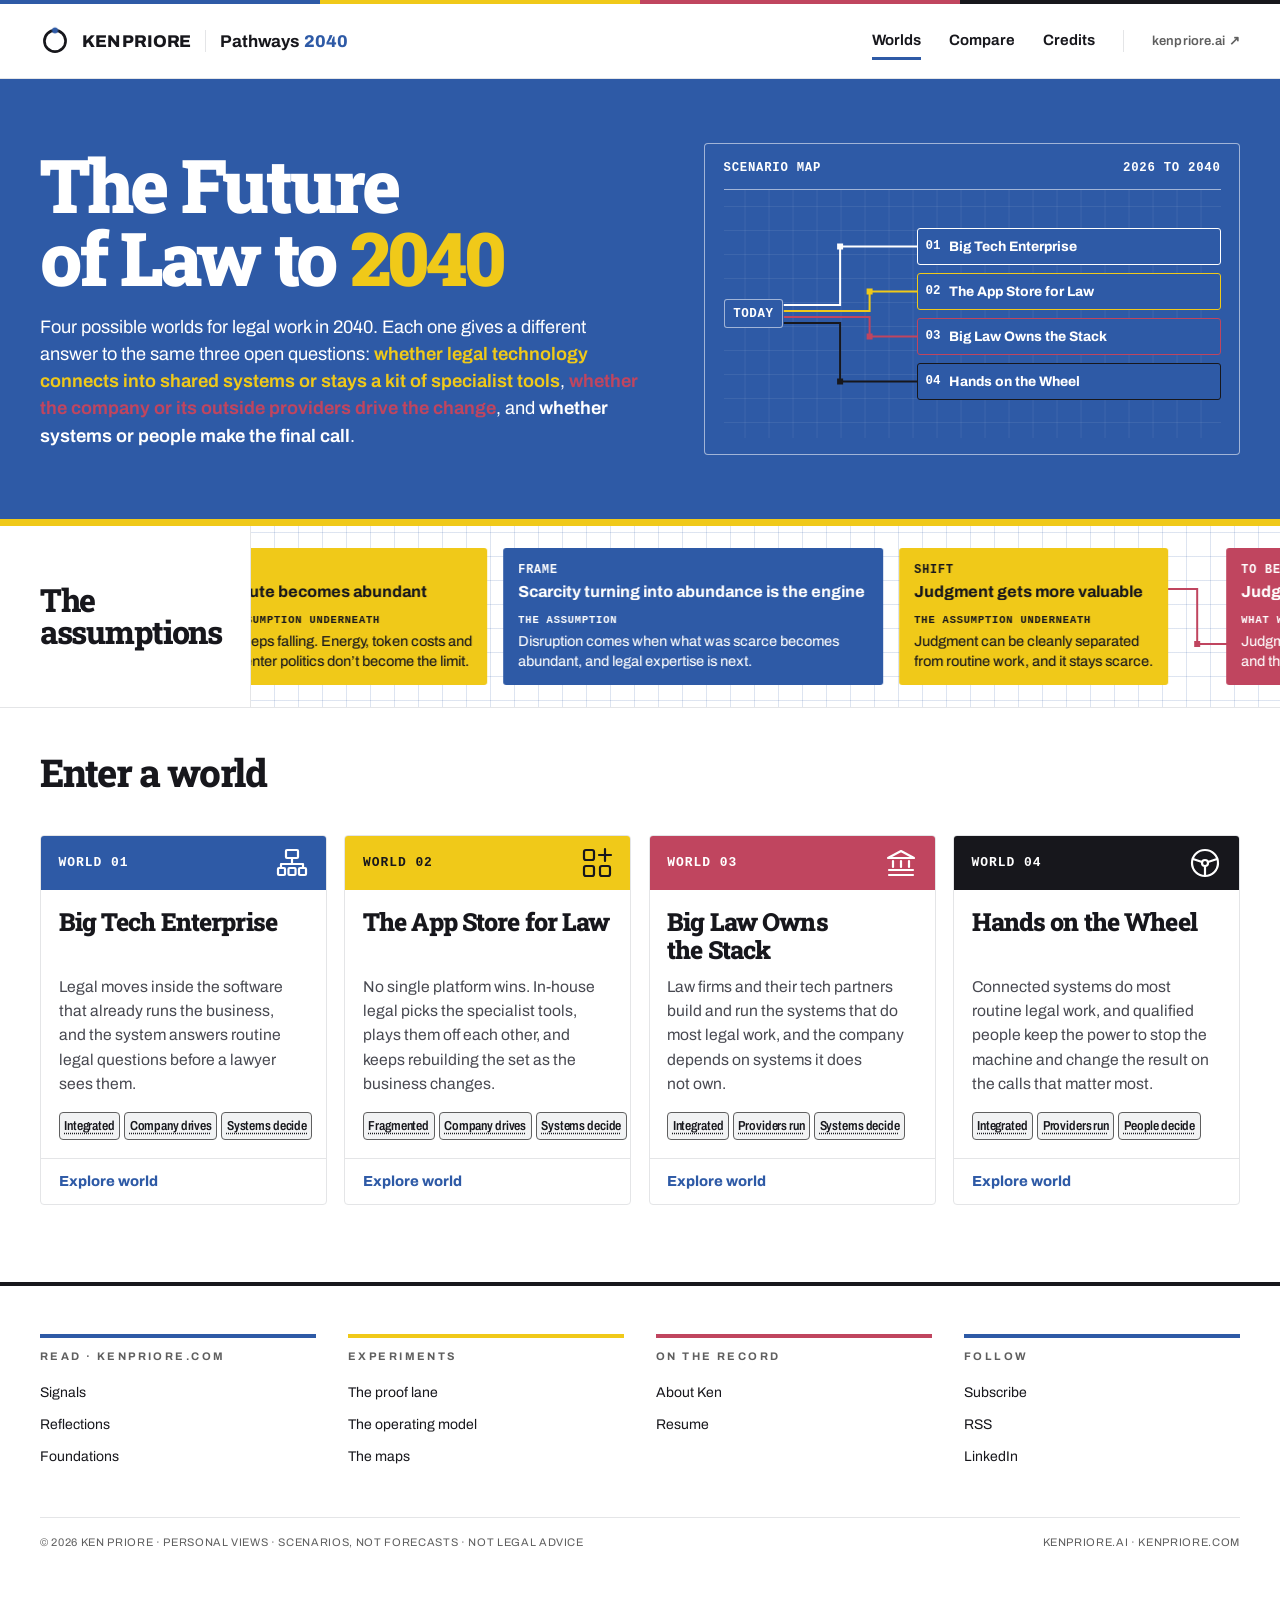
==== commit 5c6ae184: "Remove unused CSS and dead code; no visual change Co-Authored-By: Claude Opus 5.5 <noreply@anthropic" ====
--- a/index.html
+++ b/index.html
@@ -14,12 +14,12 @@
   <link rel="mask-icon" href="favicon.svg" color="#2E5AA6">
   <meta name="theme-color" content="#2E5AA6">
   <!-- ?v= busts browser caches; bump it on every content/CSS/JS change (Ken saw stale tooltips 11/21) -->
-  <link rel="stylesheet" href="style.css?v=20261122i">
-  <link rel="stylesheet" href="strip.css?v=20261122i">
-  <script src="content.js?v=20261122i" defer></script>
-  <script src="strip-content.js?v=20261122i" defer></script>
-  <script src="strip.js?v=20261122i" defer></script>
-  <script src="app.js?v=20261122i" defer></script>
+  <link rel="stylesheet" href="style.css?v=20261122j">
+  <link rel="stylesheet" href="strip.css?v=20261122j">
+  <script src="content.js?v=20261122j" defer></script>
+  <script src="strip-content.js?v=20261122j" defer></script>
+  <script src="strip.js?v=20261122j" defer></script>
+  <script src="app.js?v=20261122j" defer></script>
   <!-- GoatCounter · one code across all properties; hostname folded into the path so they roll up in one dashboard -->
   <script>window.goatcounter={path:function(){return location.hostname+location.pathname}}</script>
   <script data-goatcounter="https://kenpriore.goatcounter.com/count" async src="//gc.zgo.at/count.js"></script>
--- a/style.css
+++ b/style.css
@@ -7,21 +7,20 @@
    paper-07 = grid on the blue maps
    paper-25 = rule on ink
    paper-55 = frames and rules on blue; resting arrow on ink (3:1 or better)
-   ink-20   = tooltip shadow; ink-72 = dialog backdrop */
-:root{--grey-50:rgba(228,229,231,.5);--paper-07:rgba(255,255,255,.07);--paper-25:rgba(255,255,255,.25);--paper-55:rgba(255,255,255,.55);--ink-20:rgba(23,23,28,.2);--ink-72:rgba(23,23,28,.72)}
+   ink-20   = tooltip shadow */
+:root{--grey-50:rgba(228,229,231,.5);--paper-07:rgba(255,255,255,.07);--paper-25:rgba(255,255,255,.25);--paper-55:rgba(255,255,255,.55);--ink-20:rgba(23,23,28,.2)}
 :root{--mono:"Roboto Mono","SFMono-Regular",Consolas,monospace;--slab:"Roboto Slab",Georgia,serif;--radius:8px;--gap:clamp(.75rem,1.35vw,1.15rem);--pad:clamp(1.05rem,2vw,1.75rem)}
 *,*::before,*::after{box-sizing:border-box}
 html{color:var(--ink)}
 body{margin:0;background:var(--paper);color:var(--ink);font:400 1rem/1.55 Archivo,Arial,sans-serif}
 img{display:block;max-width:100%}
 a{color:inherit}
-button,input,select{font:inherit}
-button,select{cursor:pointer}
+button{font:inherit}
+button{cursor:pointer}
 button{color:inherit}
-button:disabled{cursor:default;opacity:.45}
-button:focus-visible,a:focus-visible,select:focus-visible,input:focus-visible,details summary:focus-visible{outline:3px solid var(--blue);outline-offset:4px}
+button:focus-visible,a:focus-visible{outline:3px solid var(--blue);outline-offset:4px}
 /* Focus: blue on light grounds, yellow on blue, rose and ink */
-.hero a:focus-visible,.world-hero a:focus-visible,.credits-hero a:focus-visible{outline-color:var(--yellow)}
+.hero a:focus-visible,.credits-hero a:focus-visible{outline-color:var(--yellow)}
 .compare-table thead th:not(:nth-child(3)) a:focus-visible{outline-color:var(--yellow)}
 .table-scroll:focus-visible,#four-worlds:focus-visible{outline:2px solid var(--blue)}
 /* the switcher strip clips outside its edges, so its ring sits inside each tab */
@@ -31,57 +30,25 @@
 h1,h2,h3{line-height:1.12}
 p+p{margin-top:1em}
 h1,h2{font-family:var(--slab);letter-spacing:-.045em}
-/* one content width shared by the page, the family masthead, the Pathways bar and the family footer, so every left edge lines up */
+/* one content width shared by the page, the header and the family footer, so every left edge lines up */
 :root{--wrap:min(100% - 5rem,1250px)}
 .wrap{width:var(--wrap);margin-inline:auto}
 .skip{position:absolute;z-index:5;background:var(--paper);padding:.7rem 1rem;top:0;left:1rem;transform:translateY(-115%)}
 .skip:focus{transform:translateY(0)}
-/* ── family masthead: same component as kenpriore.ai / ant.kenpriore.ai (88.5px at desktop) ── */
-:root{--inset:clamp(20px,5vw,72px);--beat:480ms;--ease-cut:cubic-bezier(.2,.7,.2,1);--ease-snap:cubic-bezier(.2,0,0,1)}
+/* ── motion tokens and the family loopmark ── */
+:root{--beat:480ms;--ease-cut:cubic-bezier(.2,.7,.2,1);--ease-snap:cubic-bezier(.2,0,0,1)}
 @media (prefers-reduced-motion:reduce){:root{--beat:0ms}}
-header.mast{background:var(--paper)}
-.mast-bar{font-family:Archivo,"Helvetica Neue",Helvetica,Arial,system-ui,sans-serif;line-height:1.55;border-bottom:4px solid var(--ink)}
-.mast-in{display:flex;align-items:center;justify-content:space-between;padding:18px 0;width:var(--wrap);margin:0 auto;gap:16px}
-.wordmark{display:flex;align-items:center;gap:14px;color:var(--ink);text-decoration:none}
-.wordmark>span{display:block}
 .loopmark{flex:none}
 .loopmark .orbit{transform-origin:17px 17px;animation:orbit-once calc(var(--beat)*4) var(--ease-cut) var(--beat) 1 forwards}
 @keyframes orbit-once{from{transform:rotate(0)}to{transform:rotate(360deg)}}
-.wm-name{display:block;font-weight:800;letter-spacing:-.02em;font-size:20px;line-height:1.5}
-.wm-sub{display:block;font-size:11px;font-weight:700;letter-spacing:.22em;text-transform:uppercase;color:var(--muted);margin-top:2px;line-height:1.5}
-nav.top{display:flex;gap:28px;flex-wrap:wrap}
-nav.top a{font-size:13px;font-weight:700;letter-spacing:.12em;text-transform:uppercase;color:var(--ink);text-decoration:none;padding-bottom:3px;border-bottom:2px solid transparent;transition:border-color calc(var(--beat)/2) var(--ease-snap)}
-nav.top a:hover{border-bottom-color:var(--ink)}
-@media(max-width:880px){.mast-in{flex-direction:column;align-items:stretch;gap:0}nav.top{gap:18px;margin-top:12px;padding-top:12px;border-top:1px solid var(--grey)}}
-/* property bar: where you are inside Pathways */
-nav.crumb{background:var(--paper);border-bottom:1px solid var(--grey)}
-.crumb-in{width:var(--wrap);margin:0 auto;min-height:52px;display:flex;align-items:stretch;justify-content:space-between;gap:1.2rem}
-.crumb-home{display:flex;align-items:center;gap:.55rem;text-decoration:none;font-weight:850;letter-spacing:.035em;font-size:.98rem;text-transform:uppercase;white-space:nowrap}
-.crumb-mark{width:20px;height:18px;background:linear-gradient(var(--blue) 0 27%,transparent 27% 37%,var(--blue) 37% 64%,transparent 64% 74%,var(--blue) 74%);clip-path:polygon(0 0,100% 0,100% 27%,78% 27%,78% 64%,56% 64%,56% 100%,0 100%)}
-.crumb-year{color:var(--blue)}
-.crumb .jumps{display:flex;gap:1.85rem}
-.crumb .jumps a{display:flex;align-items:center;position:relative;text-decoration:none;font-weight:710;font-size:.94rem;min-height:44px}
-.crumb .jumps a:hover{color:var(--blue)}
-.crumb .jumps [aria-current=page]{color:var(--blue)}
-.crumb .jumps [aria-current=page]::after{content:"";height:4px;position:absolute;inset:auto 0 0;background:var(--blue)}
 .eyebrow{font:700 .85rem/1.4 var(--mono);letter-spacing:.075em;text-transform:uppercase}
 .hero{background:var(--blue);color:var(--paper);border-bottom:7px solid var(--yellow);overflow:hidden}
 .hero-inner{min-height:425px;display:grid;grid-template-columns:1.12fr 1fr;gap:2.8rem;align-items:center;padding-block:2.7rem}
-.hero .eyebrow{color:var(--paper);margin-bottom:.8rem}
 /* Compare: no buttons, so a shorter band that pulls the table up */
 .hero--compact .hero-inner{min-height:0;padding-block:2rem}
 .hero h1{font-size:clamp(3rem,5.8vw,6rem);line-height:.98;font-weight:870}
 .hero h1 span{color:var(--yellow)}
 .hero p.intro{font-size:clamp(1.02rem,1.42vw,1.2rem);max-width:36ch;margin-top:1.15rem;color:var(--paper)}
-.actions{display:flex;flex-wrap:wrap;gap:.6rem;margin-top:1.4rem}
-.button{display:inline-flex;align-items:center;justify-content:center;min-height:44px;padding:.55rem .95rem;font-size:.92rem;font-weight:760;color:var(--ink);background:var(--paper);border:1px solid var(--ink);border-radius:var(--radius);text-decoration:none;text-align:center}
-.button:hover{background:var(--grey)}
-.button.yellow{background:var(--yellow);border-color:var(--yellow);color:var(--ink)}
-.button.yellow:hover{border-color:var(--ink)}
-.button.outline{background:transparent;border-color:var(--paper-55);color:var(--paper)}
-.button.outline:hover{background:var(--paper);color:var(--ink)}
-.button.blue{color:var(--paper);background:var(--blue);border-color:var(--blue)}
-.button.blue:hover{background:var(--ink);border-color:var(--ink)}
 .hero-map{margin:0;border:1px solid var(--paper-55);border-radius:var(--radius);padding:1rem 1.15rem;background:var(--blue);color:var(--paper)}
 .map-caption{display:flex;align-items:center;justify-content:space-between;gap:.5rem;padding-bottom:.8rem;border-bottom:1px solid var(--paper-55);font:700 .77rem/1.3 var(--mono);text-transform:uppercase;letter-spacing:.06em}
 .map-caption span:last-child{color:var(--paper)} /* yellow this small on blue is under 4.5:1 */
@@ -93,14 +60,10 @@
 .map-ends b{font:700 .78rem var(--mono);color:var(--paper)} /* numbers stay legible; line and border carry each world */
 .map-ends a:hover{background:var(--paper);color:var(--ink)}
 .map-ends a:hover b{color:var(--ink)}
-.orient{margin-top:2.45rem;padding:var(--pad);background:var(--paper);border:1px solid var(--grey);border-left:7px solid var(--yellow);border-radius:var(--radius);display:grid;grid-template-columns:minmax(9rem,14rem) minmax(0,1fr);gap:.5rem 2rem;align-items:baseline}
-.orient .eyebrow{color:var(--blue)}
-.orient p:not(.eyebrow){max-width:82ch;font-size:1.08rem;line-height:1.6}
-@media(max-width:670px){.orient{grid-template-columns:1fr}}
 .section{padding-block:2.45rem 3.15rem}
 .section-head{display:flex;align-items:end;justify-content:space-between;gap:1.25rem;margin-bottom:1.15rem}
 .section-head p{max-width:47ch;color:var(--ink-2)}
-.section-head h2,.title-block h1,.title-block h2{font-size:clamp(2rem,4.2vw,4.25rem)}
+.section-head h2,.title-block h2{font-size:clamp(2rem,4.2vw,4.25rem)}
 .section-head h2{font-size:clamp(1.95rem,3.3vw,3rem)}
 .section:has(>.world-grid){container-type:inline-size}
 .world-grid{display:grid;grid-template-columns:1fr;gap:var(--gap);grid-auto-rows:1fr}
@@ -126,12 +89,6 @@
 .world-card-footer{padding:.7rem 1.1rem;border-top:1px solid var(--grey);font-weight:760;color:var(--blue);font-size:.91rem}
 
 /* ── family footer: same component as kenpriore.ai / ant.kenpriore.ai ── */
-/* Attribution strip (every route except #credits) */
-.credits-strip{border-top:1px solid var(--grey);padding:1.1rem 0}
-.credits-strip-in{width:var(--wrap);margin:0 auto;max-width:none;font-size:.86rem;line-height:1.55;color:var(--ink-2)}
-.credits-strip a{color:var(--ink);text-underline-offset:3px}
-.credits-strip .credits-more{color:var(--blue);font-weight:600;white-space:nowrap}
-body.on-credits .credits-strip{display:none}
 /* Credits page (#credits): Signal Bold. Blue band, numbered funnel, colour-ruled cards, yellow-ruled thanks. */
 .credits-hero{background:var(--blue);color:var(--paper);border-bottom:7px solid var(--yellow)}
 .credits-hero-in{display:grid;grid-template-columns:minmax(0,1fr) minmax(0,1fr);gap:1.5rem clamp(2rem,5vw,5rem);align-items:end;padding-block:clamp(2.25rem,4.5vw,3.5rem)}
@@ -188,7 +145,6 @@
 @media(max-width:980px){.funnel{grid-template-columns:repeat(2,minmax(0,1fr))}.funnel li:nth-child(3)::before{display:none}}
 @media(max-width:760px){.credits-hero-in,.credits-block{grid-template-columns:1fr}.credits-block > *{grid-column:1 !important}.makers{grid-template-columns:1fr}}
 @media(max-width:480px){.funnel{grid-template-columns:1fr}.funnel li + li::before{display:none}.credits-links a{grid-template-columns:2rem minmax(0,1fr) auto}.credits-links .link-host{display:none}}
-@media(max-width:560px){.credits-strip a{display:inline-flex;align-items:center;min-height:44px}}
 footer.family{background:var(--paper);border-top:4px solid var(--ink);padding:48px 0 64px}
 footer.family .container{width:var(--wrap);margin:0 auto}
 footer.family .foot-grid{display:grid;grid-template-columns:repeat(4,1fr);gap:32px}
@@ -206,10 +162,8 @@
 footer.family .colophon a:hover{color:var(--blue)}
 @media(max-width:900px){footer.family .foot-grid{grid-template-columns:1fr 1fr}}
 @media(max-width:560px){footer.family{padding:36px 0 44px}footer.family .foot-grid{gap:24px 20px}footer.family li a,footer.family .colophon a{display:inline-flex;align-items:center;min-height:44px}}
-@media(max-width:400px){.crumb-year{display:none}.crumb .jumps{gap:1rem}}
-@media(max-width:359px){.subnav a,.subnav button{font-size:.8rem;padding-inline:.15rem}}
+@media(max-width:359px){.subnav a{font-size:.8rem;padding-inline:.15rem}}
 .title-block{padding-block:2.45rem 1.6rem}
-.title-block .eyebrow{color:var(--blue);margin-bottom:.5rem}
 .title-block p:not(.eyebrow){font-size:1.08rem;color:var(--ink-2);max-width:67ch;margin-top:.6rem}
 .world-switcher,.subnav {
   display:grid;
@@ -217,13 +171,13 @@
   gap:.5rem;
 }
 .world-switcher,.subnav {padding-block:.85rem}
-.world-switcher a,.subnav a,.subnav button {
+.world-switcher a,.subnav a {
   display:flex;align-items:center;justify-content:center;text-align:center;
   min-height:44px;padding:.52rem .75rem;border:1px solid var(--muted);
   border-radius:var(--radius);background:var(--paper);text-decoration:none;
   font-size:.91rem;line-height:1.25;font-weight:710;
 }
-.world-switcher a:hover,.subnav a:hover,.subnav button:hover {border-color:var(--blue);background:var(--grey)}
+.world-switcher a:hover,.subnav a:hover {border-color:var(--blue);background:var(--grey)}
 .world-switcher [aria-current],.subnav [aria-current] {background:var(--ink);color:var(--paper);border-color:var(--ink)}
 .world-switcher [aria-current]:hover,.subnav [aria-current]:hover {background:var(--ink)}
 .world-hero {background:var(--tone);color:var(--tone-ink);padding-block:clamp(1.75rem,3.5vw,3rem)}
@@ -234,8 +188,6 @@
 .world-intro .premise {font:720 clamp(1.08rem,1.7vw,1.42rem)/1.28 var(--slab);letter-spacing:-.025em}
 .world-intro p+p {margin-top:.75rem;color:var(--ink-2)}
 .subnav{border-bottom:1px solid var(--grey)}
-.subnav .overlay-trigger{background:var(--yellow);border-color:var(--yellow)}
-.subnav .overlay-trigger:hover{background:var(--yellow);border-color:var(--ink)}
 .world-body{padding-block:clamp(1.4rem,3vw,2.75rem) 3rem}
 .world-body h2{font-size:clamp(1.75rem,3vw,2.75rem);text-wrap:balance}
 .world-body h3{font-size:1.16rem;line-height:1.23}
@@ -246,14 +198,13 @@
 .story-beat + .story-beat{border-left:1px solid var(--grey)}
 .story-beat .eyebrow{color:var(--blue);margin:0 0 .6rem}
 .story-beat p:not(.eyebrow){margin:0;font-size:1.02rem;line-height:1.6;text-wrap:pretty}
-.story-beat:first-child p:not(.eyebrow){font-size:1.1rem;color:var(--ink)}
 @media(max-width:900px){.world-story{grid-template-columns:1fr}.story-beat + .story-beat{border-left:0;border-top:1px solid var(--grey)}}
 .world-overview {display:grid;grid-template-columns:repeat(2,minmax(0,1fr));gap:var(--gap)}
 .world-overview h2,.world-overview .quote {grid-column:1/-1}
-.panel,.world-body .spaced:has(>.plain-list) {
+.panel {
   padding:var(--pad);background:var(--paper);border:1px solid var(--grey);border-radius:var(--radius);
 }
-.panel h3,.spaced>h3 {margin-bottom:.6rem}
+.panel h3 {margin-bottom:.6rem}
 .panel p {max-width:68ch}
 .world-overview .panel {border-top:5px solid var(--blue)}
 .world-overview .panel:nth-of-type(2) {border-top-color:var(--rose)}
@@ -268,31 +219,14 @@
 @container (max-width:332.9px){.route-frame{height:calc(100cqw + 127px)}}
 .body-head>h2+p{grid-column:3/-1;align-self:stretch;display:flex;align-items:center;margin:0;padding:.7rem clamp(1rem,1.6vw,1.25rem);background:var(--paper);border:1px solid var(--grey);border-left:5px solid var(--yellow);color:var(--ink);font-size:.95rem;line-height:1.45;text-wrap:pretty}
 @media(max-width:1180px){.body-head>h2+p{grid-column:1/-1}}
-.world-overlay{width:min(calc(100% - 2rem),760px);max-width:none;padding:var(--pad);border:1px solid var(--grey);border-top:6px solid var(--tone);border-radius:var(--radius);background:var(--paper);color:var(--ink)}
-.world-overlay::backdrop{background:var(--ink-72)}
-.overlay-header{display:flex;align-items:start;justify-content:space-between;gap:.75rem;margin-bottom:1rem}
-.overlay-header .eyebrow{color:var(--blue);margin-bottom:.25rem}
-.overlay-header h2{font-size:clamp(1.45rem,5vw,2rem)}
-.axes-list{margin:0;display:grid;gap:.5rem}
-.axes-list div{display:grid;grid-template-columns:minmax(0,1.1fr) minmax(0,1fr);align-items:center;gap:.65rem;border:1px solid var(--grey);border-radius:var(--radius);padding:.8rem 1rem;background:var(--paper)}
-.axes-list dt{font-weight:630;color:var(--ink-2);font-size:.94rem}
-.axes-list dd{margin:0;color:var(--blue);font-weight:760;text-align:right}
-.section-intro{margin-block:.45rem 1.1rem;max-width:70ch;color:var(--ink-2)}
-.spaced {margin-top:1.65rem}
-.world-body .spaced:has(>.plain-list){margin:0;background:var(--grey-50);border-top:5px solid var(--ink)}
 .plain-list{margin:0;padding-left:1.15rem}
 .plain-list li::marker{color:var(--blue)}
 .plain-list li+li{margin-top:.6rem}
-.world-body>.actions{margin-top:var(--gap)}
-select{width:100%;color:var(--ink);background:var(--paper);border:1px solid var(--muted);border-radius:var(--radius);min-height:45px;padding:.55rem .7rem}
-select{appearance:none;padding-right:2.2rem;background-image:linear-gradient(45deg,transparent 50%,var(--ink) 50%),linear-gradient(135deg,var(--ink) 50%,transparent 50%);background-position:calc(100% - 16px) 52%,calc(100% - 11px) 52%;background-size:5px 5px;background-repeat:no-repeat}
 .compare-table{width:100%;border-collapse:collapse;background:var(--paper);table-layout:fixed}
 .compare-table th,.compare-table td{text-align:left;vertical-align:top;border:1px solid var(--grey);padding:.8rem;overflow-wrap:anywhere}
 .compare-table thead th:first-child{width:19%}
 .compare-table th[scope=row]{background:linear-gradient(var(--grey-50),var(--grey-50)),var(--paper);font-size:.91rem;overflow-wrap:normal;word-break:normal;hyphens:auto}
 .compare-table thead th{background:var(--tone,var(--grey));color:var(--tone-ink,var(--ink));font-family:var(--slab);font-size:1.04rem}
-details summary{cursor:pointer;font-weight:760}
-.note{font-size:.9rem;color:var(--ink-2);margin-top:.35rem}
 @media(max-width:960px){
   :root{--wrap:min(100% - 2.6rem,1250px)}
   .hero-inner{gap:1.5rem}
@@ -301,8 +235,6 @@
 }
 @media(max-width:670px){
   :root{--wrap:calc(100% - 2rem)}
-  .crumb .jumps{gap:1.25rem}
-  .crumb-home{font-size:.9rem}
   .hero-inner,.world-hero .wrap{grid-template-columns:1fr}
   .hero-inner{padding-block:1.7rem;gap:1.25rem}
   .hero h1{font-size:clamp(2.7rem,10.5vw,4rem)}
@@ -315,9 +247,8 @@
   .world-hero .wrap{gap:1rem}
   .world-hero{padding-block:1.6rem}
   .world-switcher{grid-template-columns:repeat(2,minmax(0,1fr))}
-  .subnav a,.subnav button{padding-inline:.25rem}
+  .subnav a{padding-inline:.25rem}
   .world-overview{grid-template-columns:1fr}
-  .world-body .spaced:has(>.plain-list){margin-top:var(--gap)}
   .world-body{padding-block:1.2rem 2rem}
   .compare-table th,.compare-table td{padding:.45rem;font-size:.86rem}
   .compare-table thead th:first-child{width:23%}
@@ -325,8 +256,6 @@
 }
 @media(max-width:520px){
   .card-content h3{min-height:0}
-  .axes-list div{padding:.7rem;gap:.4rem}
-  .panel-grid,.signal-list{grid-template-columns:1fr}
 }
 
 @media (max-width:24rem){
@@ -409,7 +338,7 @@
    Every composition snaps to a 4-column grid inside var(--wrap), with the same gutter as the card grid.
    Two head patterns, both on that grid:
    · section head  = heading in columns 1–2, lede in columns 3–4, ruled on top (Enter a world, Compare, world chapters)
-   · label rail    = small label in column 1, prose in columns 2–4 (What this is, Related reporting, Credits) */
+   · label rail    = small label in column 1, prose in columns 2–4 (Related reporting, Credits) */
 :root{
   --radius:4px;
   --cols:repeat(4,minmax(0,1fr));
@@ -426,13 +355,7 @@
 /* hero */
 .hero-inner{padding-block:clamp(2.5rem,5vw,4rem);gap:var(--gap) clamp(2rem,5vw,4.5rem)}
 .hero p.intro{max-width:44ch;margin-top:1.25rem;line-height:1.5}
-.actions{gap:.5rem}
-
-/* label rail: What this is */
-.orient{margin-top:var(--s-section);padding:0;background:none;border:0;border-radius:0;grid-template-columns:var(--cols);gap:.75rem var(--gap);align-items:baseline}
-.orient .eyebrow{grid-column:1;display:flex;align-items:center;gap:.6rem}
-.orient .eyebrow::before{content:"";width:1.5rem;height:4px;background:var(--yellow);flex:none}
-.orient p:not(.eyebrow){grid-column:2/-1;max-width:62ch;font-size:clamp(1.08rem,1.45vw,1.25rem);line-height:1.55;color:var(--ink)}
+
 
 /* section head */
 .section{padding-block:var(--s-section)}
@@ -464,7 +387,7 @@
 
 /* chapter nav */
 .subnav{border-bottom:0;padding-block:1rem 0}
-.subnav a,.subnav button{border-radius:var(--radius);font-weight:700}
+.subnav a{border-radius:var(--radius);font-weight:700}
 
 /* world chapters */
 .world-body{padding-block:clamp(2rem,4vw,3rem) var(--s-section)}
@@ -474,8 +397,6 @@
 .panel p{max-width:var(--measure);line-height:1.6}
 .world-overview .panel{border-top-width:4px}
 .world-overview .panel h3{font-size:clamp(1.2rem,1.7vw,1.45rem);margin-bottom:.65rem}
-.body-actions{margin-top:var(--s-head);padding-top:1.25rem;border-top:1px solid var(--grey)}
-.world-body>.actions{margin-top:var(--s-head)}
 
 /* timeline */
 .milestones{margin:0}
@@ -511,26 +432,24 @@
 
 .credits-thanks{margin-left:calc((100% - 3 * var(--gap)) / 4 + var(--gap))}
 @media(max-width:760px){.credits-thanks{margin-left:0}}
-/* credits page + strip: snap to the same 4-column grid (label in column 1, content in 2–4) */
+/* credits page: snap to the same 4-column grid (label in column 1, content in 2–4) */
 .credits-block{grid-template-columns:var(--cols);column-gap:var(--gap)}
 .credits-block > :not(.credits-label){grid-column:2/-1}
 .credits-label{font-size:.78rem;letter-spacing:.09em}
 .credits-hero-in{gap:1.5rem var(--gap)}
-.credits-strip{padding-block:1.25rem}
 
 @media(max-width:900px){
   .section-head,.body-head{grid-template-columns:minmax(0,1fr) auto}
   .section-head h2,.body-head h2,.section-head .compare-title{grid-column:1}
   .section-head p,.title-block p:not(.eyebrow),.body-head .quote{grid-column:1/-1;max-width:62ch}
   .body-head>.world-icon{grid-column:2;grid-row:1}
-  .orient,.related{grid-template-columns:minmax(0,1fr)}
-  .orient .eyebrow,.orient p:not(.eyebrow),.related h3,.related .plain-list{grid-column:1}
+  .related{grid-template-columns:minmax(0,1fr)}
+  .related h3,.related .plain-list{grid-column:1}
   .news-stories{grid-template-columns:minmax(0,1.05fr) minmax(0,1fr)}
   .news-story{grid-column:2}
   .news-story:first-child{grid-column:1}
 }
 @media(max-width:670px){
-  .hero .actions .button{flex:1 1 auto}
   .world-switcher a{min-height:48px;padding:.5rem .75rem;font-size:.86rem}
   .news-story,.news-story:first-child{padding-left:0;padding-right:0}
   .section-head,.body-head{row-gap:.6rem}
@@ -540,25 +459,14 @@
 }
 @media(max-width:670px){
   .world-switcher a{text-wrap:balance;font-size:.84rem;line-height:1.25}
-  .subnav a,.subnav button{text-wrap:balance}
-}
-@media(max-width:560px){
-  .credits-strip a{display:inline;min-height:0}
-  .credits-strip .credits-more{display:flex;align-items:center;width:max-content;min-height:44px}
+  .subnav a{text-wrap:balance}
 }
 .compare-table thead th:first-child,.compare-table th[scope=row]{overflow-wrap:normal;word-break:normal}
 @media(max-width:670px){
   .compare-table thead th:first-child{width:7.5rem}
   .compare-table th[scope=row],.compare-table thead th:first-child{padding:.75rem .6rem;font-size:.82rem}
 }
-@media(max-width:359px){
-  .crumb-in{gap:.6rem}
-  .crumb-mark{display:none}
-  .crumb-home{font-size:.84rem}
-  .crumb .jumps{gap:.7rem}
-  .crumb .jumps a{font-size:.84rem}
-}
-@media(max-width:359px){.subnav{grid-template-columns:repeat(2,minmax(0,1fr))}.subnav a,.subnav button{font-size:.86rem;padding-inline:.5rem}}
+@media(max-width:359px){.subnav{grid-template-columns:repeat(2,minmax(0,1fr))}.subnav a{font-size:.86rem;padding-inline:.5rem}}
 /* touch targets on phones */
 @media(max-width:670px){
   .signal-map{height:216px}
@@ -566,14 +474,12 @@
   .compare-table th a{min-height:44px;align-content:end}
   .compare-table td>.axis-term{display:inline-flex;align-items:center;min-height:44px;padding-block:0}
 }
-@media(max-width:880px){nav.top a{display:inline-flex;align-items:center;min-height:44px;padding-bottom:0}nav.top{margin-top:4px;padding-top:4px}}
 
 /* ══════════ Bento pass (11/21): every boxed or ruled block is filled edge to edge ══════════
    The old ch caps (36/44/46/52/56/62/66/67/68/82ch) sat inside full-width boxes and grid cells and left a dead right side.
    Rule: a cell's text runs its full width; long copy splits into columns or cells instead of a capped paragraph. */
-.hero p.intro,.credits-lede,.panel p,.section-intro{max-width:none}
+.hero p.intro,.credits-lede,.panel p{max-width:none}
 .section-head p,.title-block p:not(.eyebrow){max-width:none}
-.orient p:not(.eyebrow){max-width:none;font-size:clamp(1.1rem,1.6vw,1.4rem)}
 /* One short paragraph: run it the full content width at a slightly larger size; two columns split it mid-sentence */
 .credits-note{max-width:none;columns:auto;font-size:1.05rem}
 /* thanks: quote cell + a cell naming the four organisations it thanks */
@@ -618,9 +524,7 @@
 @media(max-width:760px){.credits-block{grid-template-columns:minmax(0,1fr)}}
 /* signals: the first side story starts on the lead story's eyebrow line */
 @media(min-width:671px){.news-story:nth-child(2){padding-top:clamp(1.25rem,2.5vw,2rem)}}
-/* Copy pass (11/21): longer orient paragraph + rewritten story beats */
-/* "What this is" ran 7 lines at ~120 characters a line; two balanced columns at a readable measure */
-@media(min-width:1100px){.orient p:not(.eyebrow){columns:2;column-gap:clamp(2rem,3.5vw,3rem);font-size:clamp(1.1rem,1.3vw,1.2rem);line-height:1.55}}
+/* Copy pass (11/21): rewritten story beats */
 /* Story beats: the third beat ("what's different") is the short payoff; give it a narrower track, slab type and a light grey fill so no cell sits half empty */
 @media(min-width:901px){.world-story{grid-template-columns:minmax(0,1fr) minmax(0,1.12fr) minmax(0,.88fr)}}
 .story-beat:last-child{background:var(--grey-50)}
@@ -674,9 +578,7 @@
 .world-overview .panel--data h3{margin:0;display:flex;align-items:center;padding:clamp(1.05rem,1.8vw,1.4rem) clamp(1.15rem,2vw,1.6rem);background:var(--ink);color:var(--paper)}
 .world-overview .panel--data p{margin:0;max-width:none;align-self:center;padding:clamp(1.05rem,1.8vw,1.4rem) clamp(1.15rem,2.2vw,1.9rem);font:600 clamp(1.06rem,1.35vw,1.24rem)/1.45 var(--slab);letter-spacing:-.012em;color:var(--ink)}
 @media(max-width:760px){.world-overview .panel--data{grid-template-columns:minmax(0,1fr)}.world-overview .panel--data h3{padding-block:.8rem}}
-/* An open cell in Compare reads as a gap in the scenario, not as data */
 .compare-table,.compare-table :is(thead,tbody,tr){border-color:var(--grey)} /* not the browser default grey */
-.cmp-open{font-style:italic;color:var(--ink-2)}
 
 /* ===== Header: one bar (option A, live 2026-11-21) =====
    One row: family mark + KEN PRIORE | Pathways 2040, then the three Pathways tabs, then a muted way out.
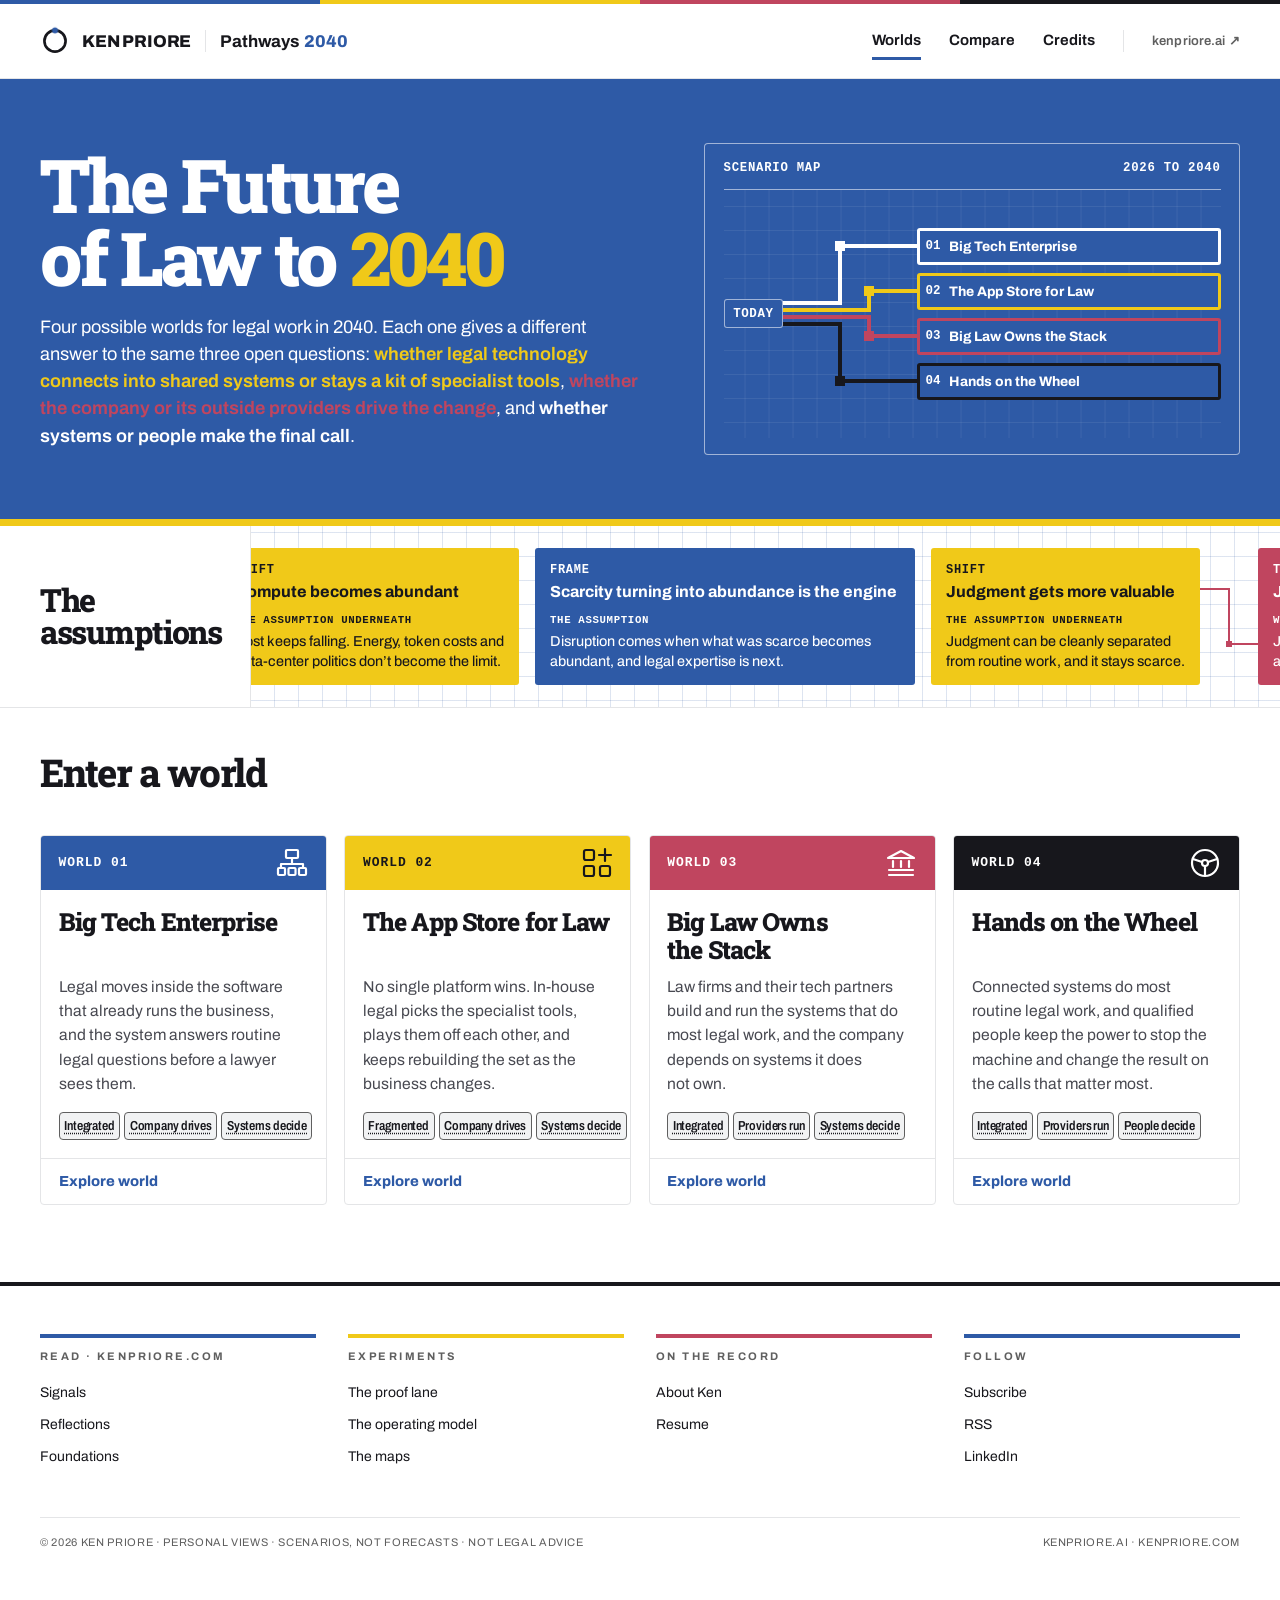
==== commit db234947: "Title map: thicker lines, nodes and box outlines Route maps unchanged.  Co-Authored-By: Claude Opus " ====
--- a/index.html
+++ b/index.html
@@ -14,12 +14,12 @@
   <link rel="mask-icon" href="favicon.svg" color="#2E5AA6">
   <meta name="theme-color" content="#2E5AA6">
   <!-- ?v= busts browser caches; bump it on every content/CSS/JS change (Ken saw stale tooltips 11/21) -->
-  <link rel="stylesheet" href="style.css?v=20261122j">
-  <link rel="stylesheet" href="strip.css?v=20261122j">
-  <script src="content.js?v=20261122j" defer></script>
-  <script src="strip-content.js?v=20261122j" defer></script>
-  <script src="strip.js?v=20261122j" defer></script>
-  <script src="app.js?v=20261122j" defer></script>
+  <link rel="stylesheet" href="style.css?v=20261122k">
+  <link rel="stylesheet" href="strip.css?v=20261122k">
+  <script src="content.js?v=20261122k" defer></script>
+  <script src="strip-content.js?v=20261122k" defer></script>
+  <script src="strip.js?v=20261122k" defer></script>
+  <script src="app.js?v=20261122k" defer></script>
   <!-- GoatCounter · one code across all properties; hostname folded into the path so they roll up in one dashboard -->
   <script>window.goatcounter={path:function(){return location.hostname+location.pathname}}</script>
   <script data-goatcounter="https://kenpriore.goatcounter.com/count" async src="//gc.zgo.at/count.js"></script>
--- a/style.css
+++ b/style.css
@@ -56,7 +56,7 @@
 .signal-map canvas{position:absolute;inset:0;width:100%;height:100%;pointer-events:none}
 .map-origin{z-index:1;background:var(--blue);border:1px solid var(--paper-55);border-radius:3px;width:max-content;padding:.4rem .54rem;font:700 .78rem var(--mono);letter-spacing:.05em}
 .map-ends{display:grid;gap:.5rem;z-index:1}
-.map-ends a{min-height:37px;display:flex;align-items:center;gap:.55rem;padding:.25rem .45rem;background:var(--blue);border:1px solid var(--track);border-radius:3px;text-decoration:none;font-size:.86rem;line-height:1.1;font-weight:730}
+.map-ends a{min-height:37px;display:flex;align-items:center;gap:.55rem;padding:calc(.25rem - 2px) calc(.45rem - 2px);background:var(--blue);border:3px solid var(--track);border-radius:3px;text-decoration:none;font-size:.86rem;line-height:1.1;font-weight:730}
 .map-ends b{font:700 .78rem var(--mono);color:var(--paper)} /* numbers stay legible; line and border carry each world */
 .map-ends a:hover{background:var(--paper);color:var(--ink)}
 .map-ends a:hover b{color:var(--ink)}
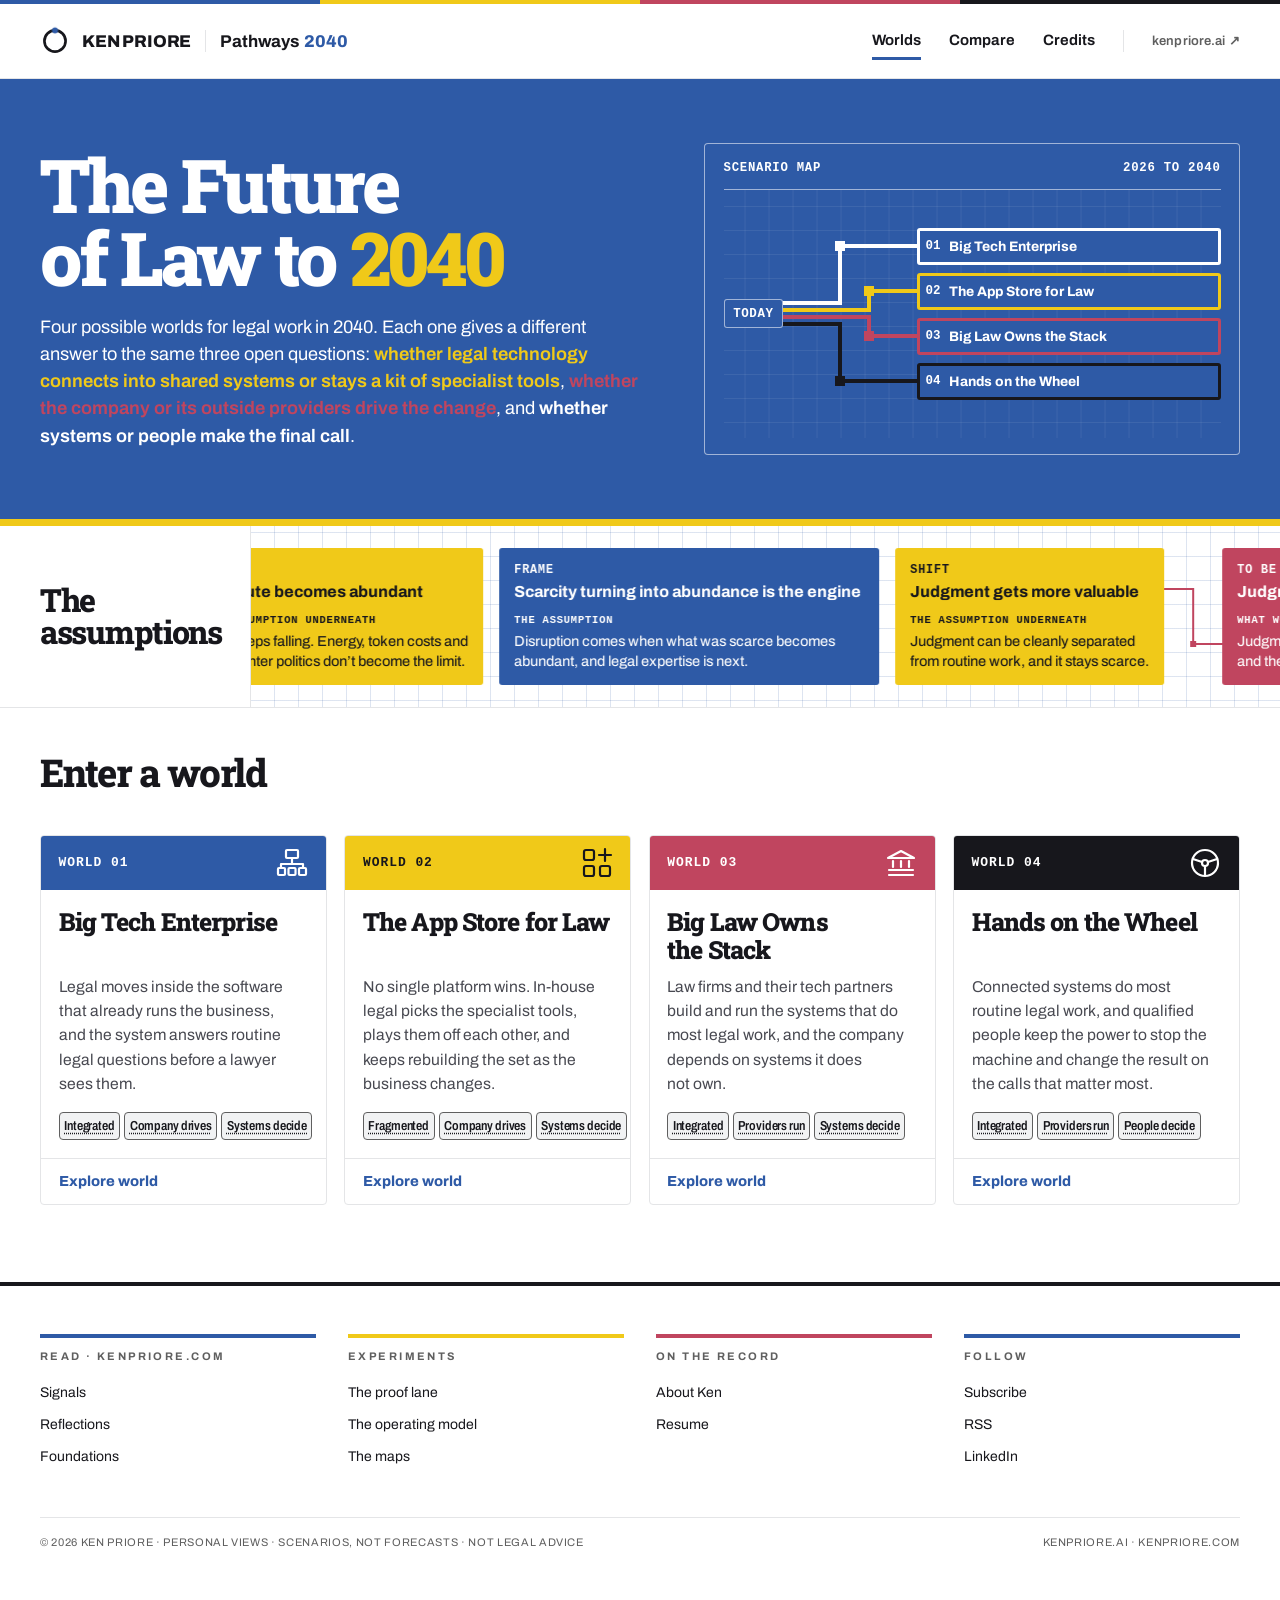
==== commit 405c34a0: "Credits: how it came together, with photo carousel The story, one thanks band and nine photos (27 we" ====
--- a/index.html
+++ b/index.html
@@ -14,12 +14,14 @@
   <link rel="mask-icon" href="favicon.svg" color="#2E5AA6">
   <meta name="theme-color" content="#2E5AA6">
   <!-- ?v= busts browser caches; bump it on every content/CSS/JS change (Ken saw stale tooltips 11/21) -->
-  <link rel="stylesheet" href="style.css?v=20261122k">
-  <link rel="stylesheet" href="strip.css?v=20261122k">
-  <script src="content.js?v=20261122k" defer></script>
-  <script src="strip-content.js?v=20261122k" defer></script>
-  <script src="strip.js?v=20261122k" defer></script>
-  <script src="app.js?v=20261122k" defer></script>
+  <link rel="stylesheet" href="style.css?v=20261122l">
+  <link rel="stylesheet" href="strip.css?v=20261122l">
+  <link rel="stylesheet" href="credits-photos.css?v=20261122l">
+  <script src="content.js?v=20261122l" defer></script>
+  <script src="strip-content.js?v=20261122l" defer></script>
+  <script src="strip.js?v=20261122l" defer></script>
+  <script src="credits-photos.js?v=20261122l" defer></script>
+  <script src="app.js?v=20261122l" defer></script>
   <!-- GoatCounter · one code across all properties; hostname folded into the path so they roll up in one dashboard -->
   <script>window.goatcounter={path:function(){return location.hostname+location.pathname}}</script>
   <script data-goatcounter="https://kenpriore.goatcounter.com/count" async src="//gc.zgo.at/count.js"></script>
--- a/style.css
+++ b/style.css
@@ -5,10 +5,9 @@
 /* The only derivations, each an alpha of a token:
    grey-50  = quiet fills (closing story cell, row heads, quote and data cells, term chips)
    paper-07 = grid on the blue maps
-   paper-25 = rule on ink
-   paper-55 = frames and rules on blue; resting arrow on ink (3:1 or better)
+   paper-55 = frames and rules on blue (3:1 or better)
    ink-20   = tooltip shadow */
-:root{--grey-50:rgba(228,229,231,.5);--paper-07:rgba(255,255,255,.07);--paper-25:rgba(255,255,255,.25);--paper-55:rgba(255,255,255,.55);--ink-20:rgba(23,23,28,.2)}
+:root{--grey-50:rgba(228,229,231,.5);--paper-07:rgba(255,255,255,.07);--paper-55:rgba(255,255,255,.55);--ink-20:rgba(23,23,28,.2)}
 :root{--mono:"Roboto Mono","SFMono-Regular",Consolas,monospace;--slab:"Roboto Slab",Georgia,serif;--radius:8px;--gap:clamp(.75rem,1.35vw,1.15rem);--pad:clamp(1.05rem,2vw,1.75rem)}
 *,*::before,*::after{box-sizing:border-box}
 html{color:var(--ink)}
@@ -89,10 +88,8 @@
 .world-card-footer{padding:.7rem 1.1rem;border-top:1px solid var(--grey);font-weight:760;color:var(--blue);font-size:.91rem}
 
 /* ── family footer: same component as kenpriore.ai / ant.kenpriore.ai ── */
-/* Credits page (#credits): Signal Bold. Blue band, numbered funnel, colour-ruled cards, yellow-ruled thanks. */
+/* Credits page (#credits): the blue band and lede. The rest of the page is credits-photos.css. */
 .credits-hero{background:var(--blue);color:var(--paper);border-bottom:7px solid var(--yellow)}
-.credits-hero-in{display:grid;grid-template-columns:minmax(0,1fr) minmax(0,1fr);gap:1.5rem clamp(2rem,5vw,5rem);align-items:end;padding-block:clamp(2.25rem,4.5vw,3.5rem)}
-.credits-hero .eyebrow{color:var(--paper);margin:0 0 .7rem}
 .credits-hero h1{font:870 clamp(2.6rem,5vw,4.6rem)/.98 var(--slab);letter-spacing:-.035em;margin:0;text-wrap:balance}
 /* Compare head (Ken 11/21): heading on its own row, then two equal filled cells. The second cell is dashed,
    echoing the blank stops on the route map: the four undeveloped combinations, and a 2040 that may mix them all. */
@@ -106,45 +103,6 @@
 .credits-lede a{color:var(--paper);text-decoration-color:var(--yellow);text-underline-offset:4px;text-decoration-thickness:2px}
 .credits-lede a:hover{text-decoration-color:var(--paper)} /* yellow words this size on blue are under 4.5:1 */
 .credits-lede{margin:0;max-width:46ch;font-size:clamp(1.05rem,1.4vw,1.2rem);line-height:1.55;text-wrap:pretty}
-.credits-page{padding-block:clamp(2.5rem,5vw,4rem)}
-.credits-block{display:grid;grid-template-columns:minmax(10rem,16rem) minmax(0,1fr);gap:1rem clamp(2rem,4vw,3.5rem);padding-block:clamp(1.75rem,3.5vw,2.5rem);border-top:1px solid var(--grey)}
-.credits-block:first-child{border-top:0;padding-top:0}
-.credits-label{grid-column:1;margin:0;font:700 .85rem/1.4 var(--mono);letter-spacing:.075em;text-transform:uppercase;color:var(--blue)}
-.credits-block > :not(.credits-label){grid-column:2}
-.funnel{list-style:none;margin:0;padding:0;display:grid;grid-template-columns:repeat(4,minmax(0,1fr));gap:var(--gap)}
-.funnel li{position:relative;background:var(--paper);border:1px solid var(--grey);border-top:5px solid var(--blue);padding:1rem 1.1rem 1.15rem}
-.funnel li:nth-child(2){border-top-color:var(--yellow)}
-.funnel li:nth-child(3){border-top-color:var(--rose)}
-.funnel li:nth-child(4){border-top-color:var(--ink);background:var(--ink);color:var(--paper)}
-.funnel li + li::before{content:"→";position:absolute;left:calc(-1 * var(--gap) / 2);top:1.6rem;transform:translateX(-50%);font:700 .9rem var(--mono);color:var(--muted);background:var(--paper);line-height:1}
-.funnel p{margin:0;font-size:.92rem;line-height:1.5;text-wrap:pretty}
-.funnel .funnel-n{font:870 clamp(2.4rem,3.6vw,3.4rem)/1 var(--slab);letter-spacing:-.04em}
-.funnel .funnel-unit{font:700 .75rem/1.3 var(--mono);letter-spacing:.075em;text-transform:uppercase;margin:.35rem 0 .6rem;color:var(--blue)}
-.funnel li:nth-child(4) .funnel-unit{color:var(--yellow)}
-.credits-note{margin:1.25rem 0 0;max-width:68ch;color:var(--ink-2);line-height:1.6;text-wrap:pretty}
-.makers{display:grid;grid-template-columns:repeat(2,minmax(0,1fr));gap:var(--gap)}
-.makers article{background:var(--paper);border:1px solid var(--grey);border-left:5px solid var(--blue);padding:1rem 1.15rem}
-.makers article:nth-child(2){border-left-color:var(--yellow)}
-.makers article:nth-child(3){border-left-color:var(--rose)}
-.makers article:nth-child(4){border-left-color:var(--ink)}
-.makers .maker-role{margin:0;font:700 .72rem/1.3 var(--mono);letter-spacing:.075em;text-transform:uppercase;color:var(--ink-2)}
-.makers h3{margin:.3rem 0 .35rem;font:740 1.3rem/1.2 var(--slab);letter-spacing:-.02em}
-.makers p:not(.maker-role){margin:0;font-size:.95rem;line-height:1.55;color:var(--ink-2)}
-.credits-thanks{margin:clamp(1.75rem,3.5vw,2.5rem) 0;background:var(--ink);color:var(--paper);border-left:7px solid var(--yellow);padding:clamp(1.25rem,3vw,2rem) clamp(1.25rem,3vw,2.25rem)}
-.credits-thanks p{margin:0;max-width:52ch;font:680 clamp(1.2rem,2.1vw,1.6rem)/1.38 var(--slab);letter-spacing:-.02em;text-wrap:pretty}
-.credits-thanks footer{margin-top:.9rem;font:700 .78rem/1.3 var(--mono);letter-spacing:.075em;text-transform:uppercase;color:var(--yellow)}
-.credits-links{list-style:none;margin:0;padding:0;border-top:2px solid var(--ink)}
-.credits-links li{border-bottom:1px solid var(--grey)}
-.credits-links a{display:grid;grid-template-columns:2.5rem minmax(0,1fr) auto auto;align-items:center;gap:.75rem;min-height:56px;color:var(--ink);text-decoration:none}
-.credits-links .link-n{font:700 .8rem var(--mono);color:var(--blue)}
-.credits-links .link-label{font:700 1.05rem/1.3 var(--slab)}
-.credits-links .link-host{font:400 .78rem var(--mono);color:var(--ink-2)}
-.credits-links a::after{content:"↗";color:var(--blue);font-weight:700}
-.credits-links a:hover .link-label{color:var(--blue);text-decoration:underline;text-underline-offset:3px}
-.credits-page > .actions{margin-top:clamp(1.5rem,3vw,2.25rem)}
-@media(max-width:980px){.funnel{grid-template-columns:repeat(2,minmax(0,1fr))}.funnel li:nth-child(3)::before{display:none}}
-@media(max-width:760px){.credits-hero-in,.credits-block{grid-template-columns:1fr}.credits-block > *{grid-column:1 !important}.makers{grid-template-columns:1fr}}
-@media(max-width:480px){.funnel{grid-template-columns:1fr}.funnel li + li::before{display:none}.credits-links a{grid-template-columns:2rem minmax(0,1fr) auto}.credits-links .link-host{display:none}}
 footer.family{background:var(--paper);border-top:4px solid var(--ink);padding:48px 0 64px}
 footer.family .container{width:var(--wrap);margin:0 auto}
 footer.family .foot-grid{display:grid;grid-template-columns:repeat(4,1fr);gap:32px}
@@ -338,7 +296,7 @@
    Every composition snaps to a 4-column grid inside var(--wrap), with the same gutter as the card grid.
    Two head patterns, both on that grid:
    · section head  = heading in columns 1–2, lede in columns 3–4, ruled on top (Enter a world, Compare, world chapters)
-   · label rail    = small label in column 1, prose in columns 2–4 (Related reporting, Credits) */
+   · label rail    = small label in column 1, prose in columns 2–4 (Related reporting) */
 :root{
   --radius:4px;
   --cols:repeat(4,minmax(0,1fr));
@@ -430,14 +388,6 @@
 .compare-table thead th{font-size:1rem;letter-spacing:-.01em}
 .compare-table th[scope=row]{font-size:.86rem;font-weight:700}
 
-.credits-thanks{margin-left:calc((100% - 3 * var(--gap)) / 4 + var(--gap))}
-@media(max-width:760px){.credits-thanks{margin-left:0}}
-/* credits page: snap to the same 4-column grid (label in column 1, content in 2–4) */
-.credits-block{grid-template-columns:var(--cols);column-gap:var(--gap)}
-.credits-block > :not(.credits-label){grid-column:2/-1}
-.credits-label{font-size:.78rem;letter-spacing:.09em}
-.credits-hero-in{gap:1.5rem var(--gap)}
-
 @media(max-width:900px){
   .section-head,.body-head{grid-template-columns:minmax(0,1fr) auto}
   .section-head h2,.body-head h2,.section-head .compare-title{grid-column:1}
@@ -480,24 +430,6 @@
    Rule: a cell's text runs its full width; long copy splits into columns or cells instead of a capped paragraph. */
 .hero p.intro,.credits-lede,.panel p{max-width:none}
 .section-head p,.title-block p:not(.eyebrow){max-width:none}
-/* One short paragraph: run it the full content width at a slightly larger size; two columns split it mid-sentence */
-.credits-note{max-width:none;columns:auto;font-size:1.05rem}
-/* thanks: quote cell + a cell naming the four organisations it thanks */
-.credits-thanks{display:grid;grid-template-columns:minmax(0,2fr) minmax(0,1fr);gap:var(--gap) clamp(1.25rem,3vw,2.25rem)}
-.credits-thanks blockquote{margin:0;display:flex;flex-direction:column;justify-content:space-between}
-.credits-thanks p{max-width:none}
-.thanks-orgs{list-style:none;margin:0;padding:0 0 0 clamp(1.25rem,3vw,2.25rem);border-left:1px solid var(--paper-25);display:grid;align-content:space-between;gap:.75rem}
-.thanks-orgs li{display:flex;align-items:center;gap:.7rem;font:700 1.02rem/1.25 var(--slab);letter-spacing:-.01em}
-.thanks-orgs li::before{content:"";flex:none;width:1.4rem;height:4px;background:var(--blue)}
-.thanks-orgs li:nth-child(2)::before{background:var(--yellow)}
-.thanks-orgs li:nth-child(3)::before{background:var(--rose)}
-.thanks-orgs li:nth-child(4)::before{background:var(--paper)}
-/* Ken 11/21: the four names link to each organisation's site; same look, underline + arrow on hover/focus */
-.thanks-orgs a{display:inline-flex;align-items:center;gap:.45rem;min-height:44px;color:var(--paper);text-decoration:none;text-underline-offset:4px;text-decoration-thickness:2px}
-.thanks-orgs a:hover,.thanks-orgs a:focus-visible{text-decoration:underline;text-decoration-color:var(--yellow)}
-.thanks-orgs a:focus-visible{outline:2px solid var(--yellow);outline-offset:3px}
-.thanks-orgs .org-arrow{font:700 .85rem var(--mono);color:var(--paper-55);transition:color .15s}
-.thanks-orgs a:hover .org-arrow,.thanks-orgs a:focus-visible .org-arrow{color:var(--yellow)}
 /* signals with only two stories: the side story's headline steps up so its cell is not a short line over a void */
 .news-stories:not(:has(.news-story:nth-child(3))) .news-story:nth-child(2) h3{font-size:clamp(1.5rem,2.5vw,2.2rem);line-height:1.12}
 @media(max-width:900px){.section-head p,.title-block p:not(.eyebrow){font-size:1.12rem}}
@@ -515,13 +447,6 @@
   .body-head>.world-icon{grid-column:2;grid-row:1}
 }
 @media(max-width:900px){.section-head p,.title-block p:not(.eyebrow){font-size:1rem}}
-@media(max-width:760px){
-  .credits-thanks{grid-template-columns:1fr}
-  .thanks-orgs{grid-template-columns:repeat(2,minmax(0,1fr));padding:1rem 0 0;border-left:0;border-top:1px solid var(--paper-25)}
-}
-@media(max-width:420px){.thanks-orgs{grid-template-columns:1fr}}
-/* phone: the 4-column credits grid above outranked the earlier 1fr reset, so every block was crushed into column 1 with three empty tracks */
-@media(max-width:760px){.credits-block{grid-template-columns:minmax(0,1fr)}}
 /* signals: the first side story starts on the lead story's eyebrow line */
 @media(min-width:671px){.news-story:nth-child(2){padding-top:clamp(1.25rem,2.5vw,2rem)}}
 /* Copy pass (11/21): rewritten story beats */
@@ -639,11 +564,6 @@
 .hero p.intro .q2{color:var(--rose)}
 .hero p.intro .q3{color:var(--paper)}
 
-/* Ken 11/21: attribution band removed, so every page meets the footer rule directly. Credits had stacked the
-   thanks block's margin on the page padding (104/68px); match the other pages' --s-section (80/48px). */
-.credits-page{padding-bottom:var(--s-section)}
-.credits-page>.credits-thanks:last-child{margin-bottom:0}
-
 /* Route map header, option B: the header is the map's own top bar, in the stage's blue and border.
    route-map.html?joined=1 drops its duplicate caption and squares the top of its stage. */
 .body-head.route-cap{grid-template-columns:auto minmax(0,1fr);gap:0;align-items:stretch;margin:0;padding:0;border:1px solid var(--paper-55);border-bottom-color:var(--paper-55);border-radius:8px 8px 0 0;background:var(--blue);color:var(--paper)}
--- a/credits-photos.css
+++ b/credits-photos.css
@@ -0,0 +1,115 @@
+/* Credits cleanup (mockup, 2026-11-22): blue hero, white story, one yellow band, photos. No cells, boxes or inner rules.
+   Text runs on the site's --wrap. The story and the band share one column edge. Signal Bold v1 tokens only. */
+.cp-keep{white-space:nowrap}
+
+.credits-hero .cr-hero{padding-block:64px}
+.credits-hero h1{font:870 72px/72px var(--slab);letter-spacing:-.035em;white-space:nowrap}
+.credits-hero .credits-lede{margin-top:24px;max-width:none;font-size:22px;font-weight:400;line-height:34px}
+
+.cr-cols{display:grid;grid-template-columns:minmax(0,530fr) minmax(0,648fr);column-gap:72px;align-items:start}
+.cp-story{padding-block:64px;color:var(--ink)}
+.cp-story .cp-title{margin:0 0 32px;font:800 44px/48px var(--slab);letter-spacing:-.025em}
+.cp-story .cp-cell{max-width:none;margin:0;font-size:18px;line-height:30px}
+.cp-cell + .cp-cell{margin-top:24px}
+
+.cr-band{background:var(--yellow);color:var(--ink)}
+.cr-band .cr-cols{padding-block:56px}
+.cr-band p{max-width:none;color:var(--ink)}
+.cr-thanks{font:700 26px/40px var(--slab);letter-spacing:-.02em}
+.cr-thanks a{color:var(--ink);white-space:nowrap;text-decoration:underline;text-decoration-thickness:1px;text-underline-offset:5px}
+.cr-thanks a:hover{text-decoration-thickness:3px}
+.cr-thanks a:focus-visible{outline:2px solid var(--ink);outline-offset:3px}
+.cr-notes p{font-size:18px;line-height:28px}
+.cr-notes{padding-top:10px} /* first baseline on the thanks' first baseline */
+.cr-notes .cr-method{margin:0 0 var(--after,20px)}
+/* A run-in label: the name opens the line, and the sentence keeps its own edge, so "Its" and "Grounded" read as starts. */
+.cr-notes .cr-line{position:relative;margin:0;padding-left:4.9em}
+.cr-line b{position:absolute;left:0;font-weight:750;white-space:nowrap}
+
+/* The photos run edge to edge, flush under the yellow. --page repeats the site's --wrap for the credit and the phone captions. */
+.cp-strip{container-type:inline-size;padding-bottom:48px;background:var(--paper)}
+.cp-in{--page:min(100cqw - 5rem,1250px);--edge:calc((100cqw - var(--page))/2)}
+.cp-in .cp-credit{max-width:none;margin:0;padding:0 var(--edge);color:var(--muted);font-size:14px;font-weight:400;line-height:20px;white-space:nowrap}
+
+/* The window. Every photo has the same height and takes its width from its own proportions. */
+.cp-view{
+  --h:min(clamp(410px,31.5cqw,560px),76vh);--cap:38px;
+  position:relative;min-width:0;height:calc(var(--h) + var(--cap));overflow:hidden;overflow:clip;background:var(--paper);
+  cursor:grab;touch-action:pan-y pinch-zoom;-webkit-tap-highlight-color:transparent;user-select:none;-webkit-user-select:none;
+}
+.cp-view.dragging{cursor:grabbing}
+.cp-track{position:relative;width:max-content;height:calc(var(--h) + var(--cap));will-change:transform}
+.cp-set{display:flex;width:max-content;height:calc(var(--h) + var(--cap));margin:0;padding:0;list-style:none}
+.cp-copy{position:absolute;top:0}
+.cp-photo{flex:none;width:calc(var(--h) * var(--ratio));margin-right:6px}
+.cp-photo img{display:block;width:100%;height:var(--h);background:var(--grey);max-width:none;-webkit-touch-callout:none;pointer-events:none}
+/* the caption sits under its photo, so nothing covers the picture */
+.cp-cap{display:block;height:var(--cap);padding-inline:14px;padding-top:10px;color:var(--muted);font-size:14px;font-weight:400;line-height:20px;white-space:nowrap}
+.cp-view:focus{outline:none}
+/* the ring sits inside the window, so it shows on any photo and is never clipped */
+.cp-view:focus-visible::after{content:"";position:absolute;inset:0;z-index:2;border:4px solid var(--blue);outline:2px solid var(--paper);outline-offset:-6px;pointer-events:none}
+.cp-view.still{overflow-x:auto;overflow-y:hidden;height:auto;touch-action:auto;scrollbar-width:thin;scrollbar-color:var(--muted) var(--paper)}
+.cp-view.still .cp-track{will-change:auto}
+.cp-view.still .cp-photo:last-child{margin-right:0}
+
+/* Two columns from 1100. The queries read the page's own width, so a scrollbar cannot move a fitted line.
+   In each step the left column is fixed and the right one takes the rest within the range where its lines hold,
+   so the two columns start and end on one line. --after makes the thanks and the notes end together. Refit if the words change. */
+body.on-credits main{container:credits/inline-size}
+@media(max-width:1099.98px){.cr-cols{grid-template-columns:minmax(0,1fr)}} /* without container queries */
+@container credits (min-width:1100px){
+  .cr-cols{--left:530px;--right:648px;grid-template-columns:var(--left) var(--right);column-gap:0;justify-content:space-between}
+}
+@container credits (min-width:1100px) and (max-width:1305.98px){
+  .cr-notes{--after:30px;padding-top:12px}
+  .cr-notes p{font-size:17px;line-height:26px}
+}
+@container credits (min-width:1100px) and (max-width:1147.98px){
+  .cr-cols{--left:444px;--right:clamp(528px,100% - 516px,533px)}
+  .cr-notes{--after:18px}
+}
+@container credits (min-width:1148px) and (max-width:1197.98px){
+  .cr-cols{--left:453px;--right:567px}
+  .cr-notes{--after:44px}
+}
+@container credits (min-width:1198px) and (max-width:1250.98px){
+  .cr-cols{--left:464px;--right:clamp(606px,100% - 536px,637px)}
+}
+@container credits (min-width:1251px) and (max-width:1305.98px){
+  .cr-cols{--left:517px;--right:clamp(606px,100% - 589px,637px)}
+}
+@container credits (min-width:1306px) and (max-width:1329.98px){
+  .cr-cols{--right:641px}
+}
+/* Just under two columns the lines are at their longest, so the last one takes a few more words with it. */
+@container credits (min-width:1080px) and (max-width:1099.98px){.cr-tail{white-space:nowrap}}
+/* Story endings in one column: at these widths a paragraph would end on two or three words, so the last phrase moves down whole. */
+@container credits (max-width:499.98px){.cr-end4 .cp-keep{white-space:normal}} /* held together here, it left a half-empty line */
+@container credits (min-width:384px) and (max-width:404.98px){.cr-end3a{white-space:nowrap}}
+@container credits (min-width:482px) and (max-width:506.98px){.cr-end3b{white-space:nowrap}}
+@container credits (min-width:569px) and (max-width:810.98px){.cr-end3c{white-space:nowrap}}
+@container credits (min-width:858px) and (max-width:971.98px){.cr-end2{white-space:nowrap}}
+@container credits (min-width:910px) and (max-width:1053.98px){.cr-end4{white-space:nowrap}}
+@container credits (min-width:939px) and (max-width:1085.98px){.cr-end3d{white-space:nowrap}}
+@container credits (min-width:1029px) and (max-width:1099.98px){.cr-end1{white-space:nowrap}}
+@container credits (max-width:1099.98px){
+  .cr-cols{grid-template-columns:minmax(0,1fr);row-gap:24px}
+  .cr-notes{padding-top:0}
+}
+@media(max-width:960px){.cp-in{--page:min(100cqw - 2.6rem,1250px)}}
+@media(max-width:759.98px){
+  .credits-hero .cr-hero,.cp-story,.cr-band .cr-cols{padding-block:40px}
+  .credits-hero h1{font-size:44px;line-height:44px;white-space:normal}
+  .credits-hero .credits-lede{margin-top:20px;font-size:18px;line-height:28px}
+  .cp-story .cp-title{margin-bottom:24px;font-size:32px;line-height:36px}
+  .cp-story .cr-cols{row-gap:20px}
+  .cp-story .cp-cell{font-size:17px;line-height:27px}
+  .cp-cell + .cp-cell{margin-top:20px}
+  .cr-thanks{font-size:24px;line-height:32px}
+  .cr-thanks a{white-space:normal} /* on a phone the names wrap as running text, so no line is left short */
+  .cr-notes p{font-size:16px;line-height:26px}
+  .cr-notes .cr-line + .cr-line{margin-top:8px} /* both lines turn over here */
+  .cp-in .cp-view{--h:min(calc((100cqw - 18px)/1.5),78vh)}
+  .cp-cap{padding-inline:var(--edge)}
+}
+@media(max-width:670px){.cp-in{--page:calc(100cqw - 2rem)}}
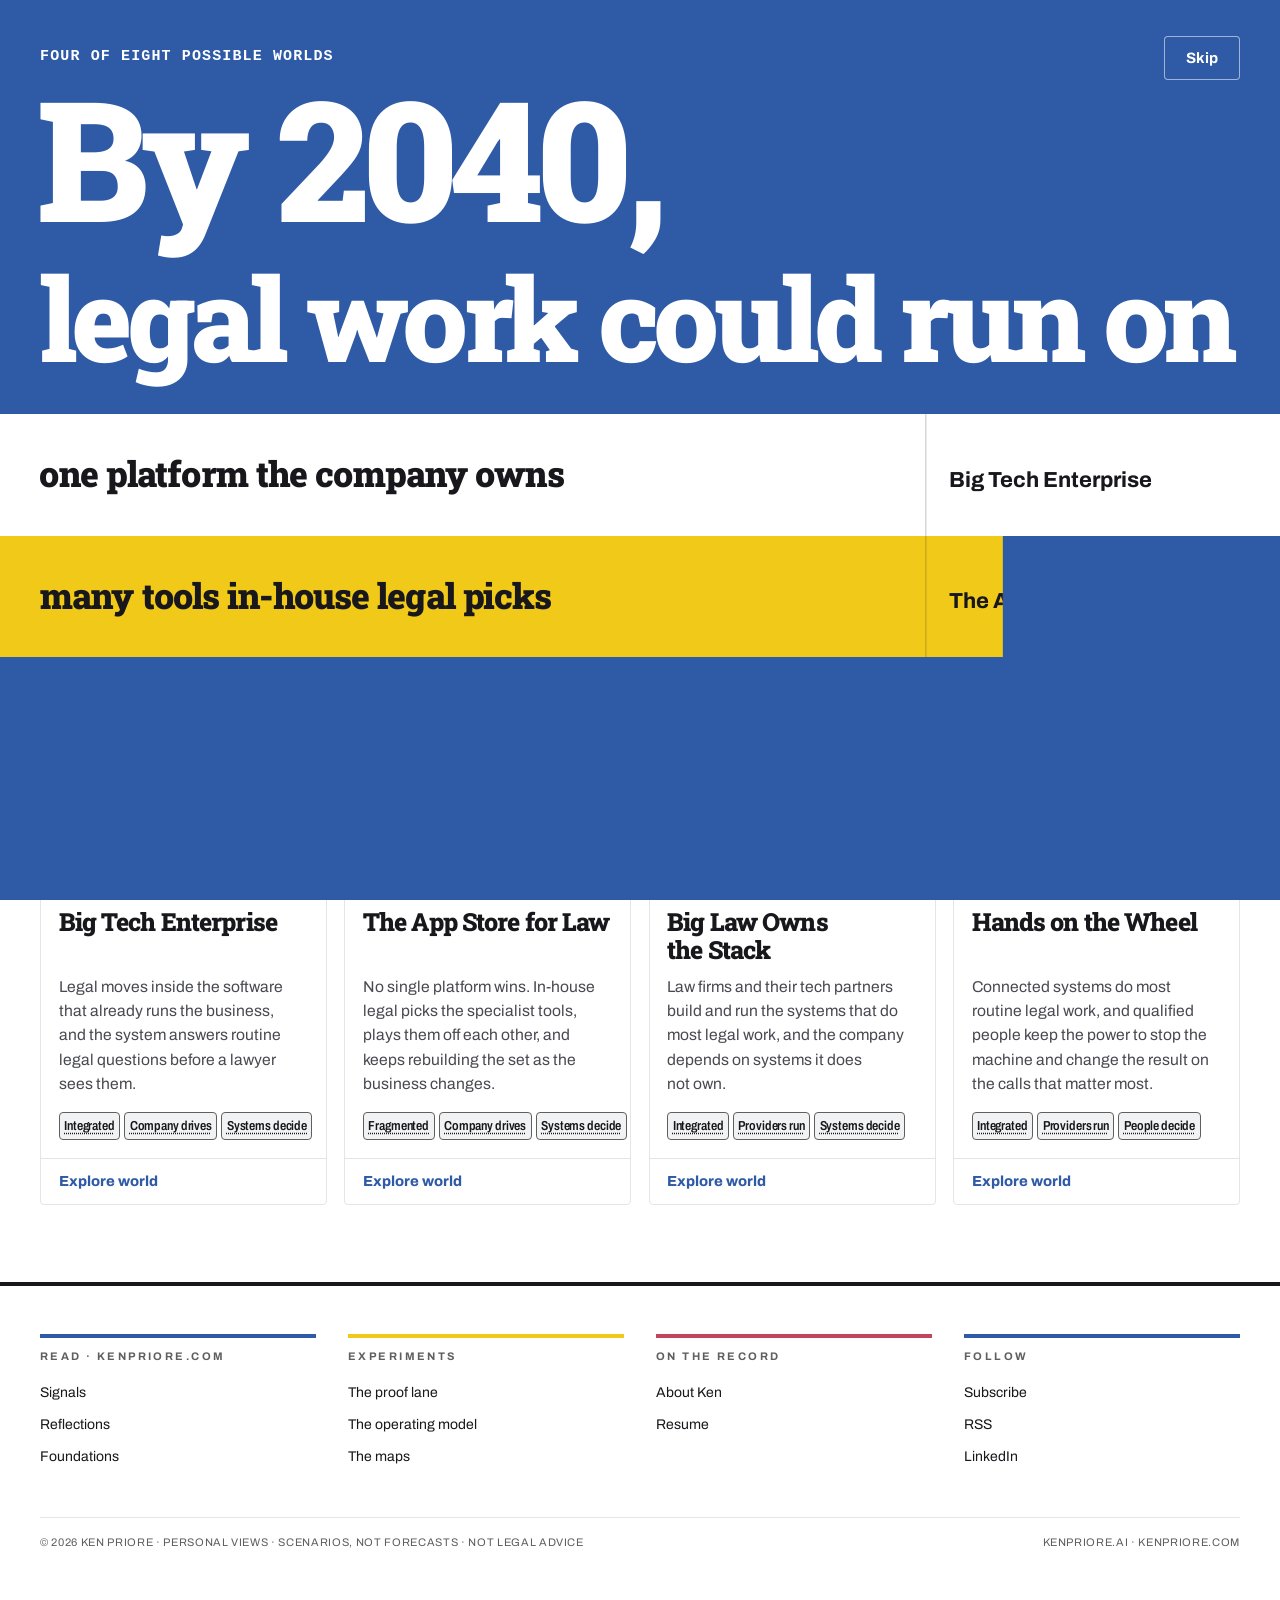
==== commit 058940dc: "Clock intro on the home page: 2026 counts to 2040, the four worlds arrive, then the page fades in Pl" ====
--- a/index.html
+++ b/index.html
@@ -14,14 +14,36 @@
   <link rel="mask-icon" href="favicon.svg" color="#2E5AA6">
   <meta name="theme-color" content="#2E5AA6">
   <!-- ?v= busts browser caches; bump it on every content/CSS/JS change (Ken saw stale tooltips 11/21) -->
-  <link rel="stylesheet" href="style.css?v=20261122l">
-  <link rel="stylesheet" href="strip.css?v=20261122l">
-  <link rel="stylesheet" href="credits-photos.css?v=20261122l">
-  <script src="content.js?v=20261122l" defer></script>
-  <script src="strip-content.js?v=20261122l" defer></script>
-  <script src="strip.js?v=20261122l" defer></script>
-  <script src="credits-photos.js?v=20261122l" defer></script>
-  <script src="app.js?v=20261122l" defer></script>
+  <link rel="stylesheet" href="style.css?v=20261122m">
+  <link rel="stylesheet" href="strip.css?v=20261122m">
+  <link rel="stylesheet" href="credits-photos.css?v=20261122m">
+  <script src="content.js?v=20261122m" defer></script>
+  <script src="strip-content.js?v=20261122m" defer></script>
+  <script src="strip.js?v=20261122m" defer></script>
+  <script src="credits-photos.js?v=20261122m" defer></script>
+  <script src="app.js?v=20261122m" defer></script>
+  <!-- Clock intro: decide before first paint. Anything that fails releases the page. -->
+  <script>
+    (function () {
+      try {
+        var q = new URLSearchParams(location.search), forced = q.get("intro") === "1";
+        var key = "pathways-intro-seen", h = location.hash;
+        if (h && h !== "#worlds") return;
+        if (matchMedia("(prefers-reduced-motion: reduce)").matches) return;
+        if (!forced && sessionStorage.getItem(key)) return;
+        var html = document.documentElement, t = q.get("t");
+        var release = function () { html.classList.remove("yi-wait"); };
+        window.yearIntro = {
+          key: key, forced: forced, release: release,
+          frame: forced && t !== null ? Math.max(0, Number(t) || 0) : null,
+          timer: setTimeout(release, 3000)
+        };
+        html.classList.add("yi-wait");
+      } catch (e) { document.documentElement.classList.remove("yi-wait"); }
+    })();
+  </script>
+  <link rel="stylesheet" href="intro.css?v=20261122m">
+  <script src="intro.js?v=20261122m" defer onload="window.yearIntro &amp;&amp; !window.yearIntro.started &amp;&amp; window.yearIntro.release()" onerror="window.yearIntro &amp;&amp; window.yearIntro.release()"></script>
   <!-- GoatCounter · one code across all properties; hostname folded into the path so they roll up in one dashboard -->
   <script>window.goatcounter={path:function(){return location.hostname+location.pathname}}</script>
   <script data-goatcounter="https://kenpriore.goatcounter.com/count" async src="//gc.zgo.at/count.js"></script>
--- a/intro.css
+++ b/intro.css
@@ -0,0 +1,25 @@
+/* Clock intro, the year counter. Only the overlay is styled here; the site's own CSS is untouched.
+   Colors are the site's tokens and the alpha it already uses (--paper-55). */
+html.yi-wait{background:var(--blue)}
+html.yi-wait body{visibility:hidden}
+/* the loopmark's one turn waits until the page is on its own */
+html.yi-wait .loopmark .orbit,html.yi-on .loopmark .orbit{animation:none}
+.yi{position:fixed;inset:0;z-index:2147483000;overflow:hidden;outline:0;touch-action:none;overscroll-behavior:none;font-family:Archivo,Arial,sans-serif;color:var(--paper);-webkit-text-size-adjust:100%;text-size-adjust:100%;-webkit-user-select:none;user-select:none}
+.yi-art div{position:absolute;left:0;top:0;transform-origin:0 0;white-space:pre}
+.yi-art .yi-field{width:100%;height:100%;color:var(--on)}
+.yi-ground{background:var(--blue)}
+.yi-bar,.yi-tick{background:var(--paper-55)}
+.yi-fill,.yi-lit{background:var(--yellow)}
+.yi-band{background:var(--fill)}
+.yi-divider{background:currentColor;opacity:.25}
+.yi-frame{border:0 solid transparent}
+.yi-slab{font-family:var(--slab);font-weight:870;line-height:1;letter-spacing:-.025em}
+.yi-display,.yi-digit{letter-spacing:-.045em}
+.yi-digit{font-feature-settings:"kern" 0}
+/* Glyphs overhang their boxes. An empty shadow widens what gets repainted and paints nothing, so the moving year leaves no hairline. */
+.yi-digit{box-shadow:0 0 0 .2em transparent;text-shadow:3px 0 0 transparent,-3px 0 0 transparent}
+.yi-eyebrow{font:700 12.48px/1 var(--mono);letter-spacing:.075em;text-transform:uppercase}
+.yi-name{font-family:Archivo,Arial,sans-serif;font-weight:730;line-height:1.1}
+.yi-skip{position:absolute;left:0;top:0;width:76px;height:44px;margin:0;padding:0;border:1px solid var(--paper-55);border-radius:4px;background:var(--blue);color:var(--paper);font:700 15px/1 Archivo,Arial,sans-serif}
+.yi-skip:hover{background:var(--paper);color:var(--blue)}
+.yi-skip:focus-visible{outline:3px solid var(--yellow);outline-offset:3px}
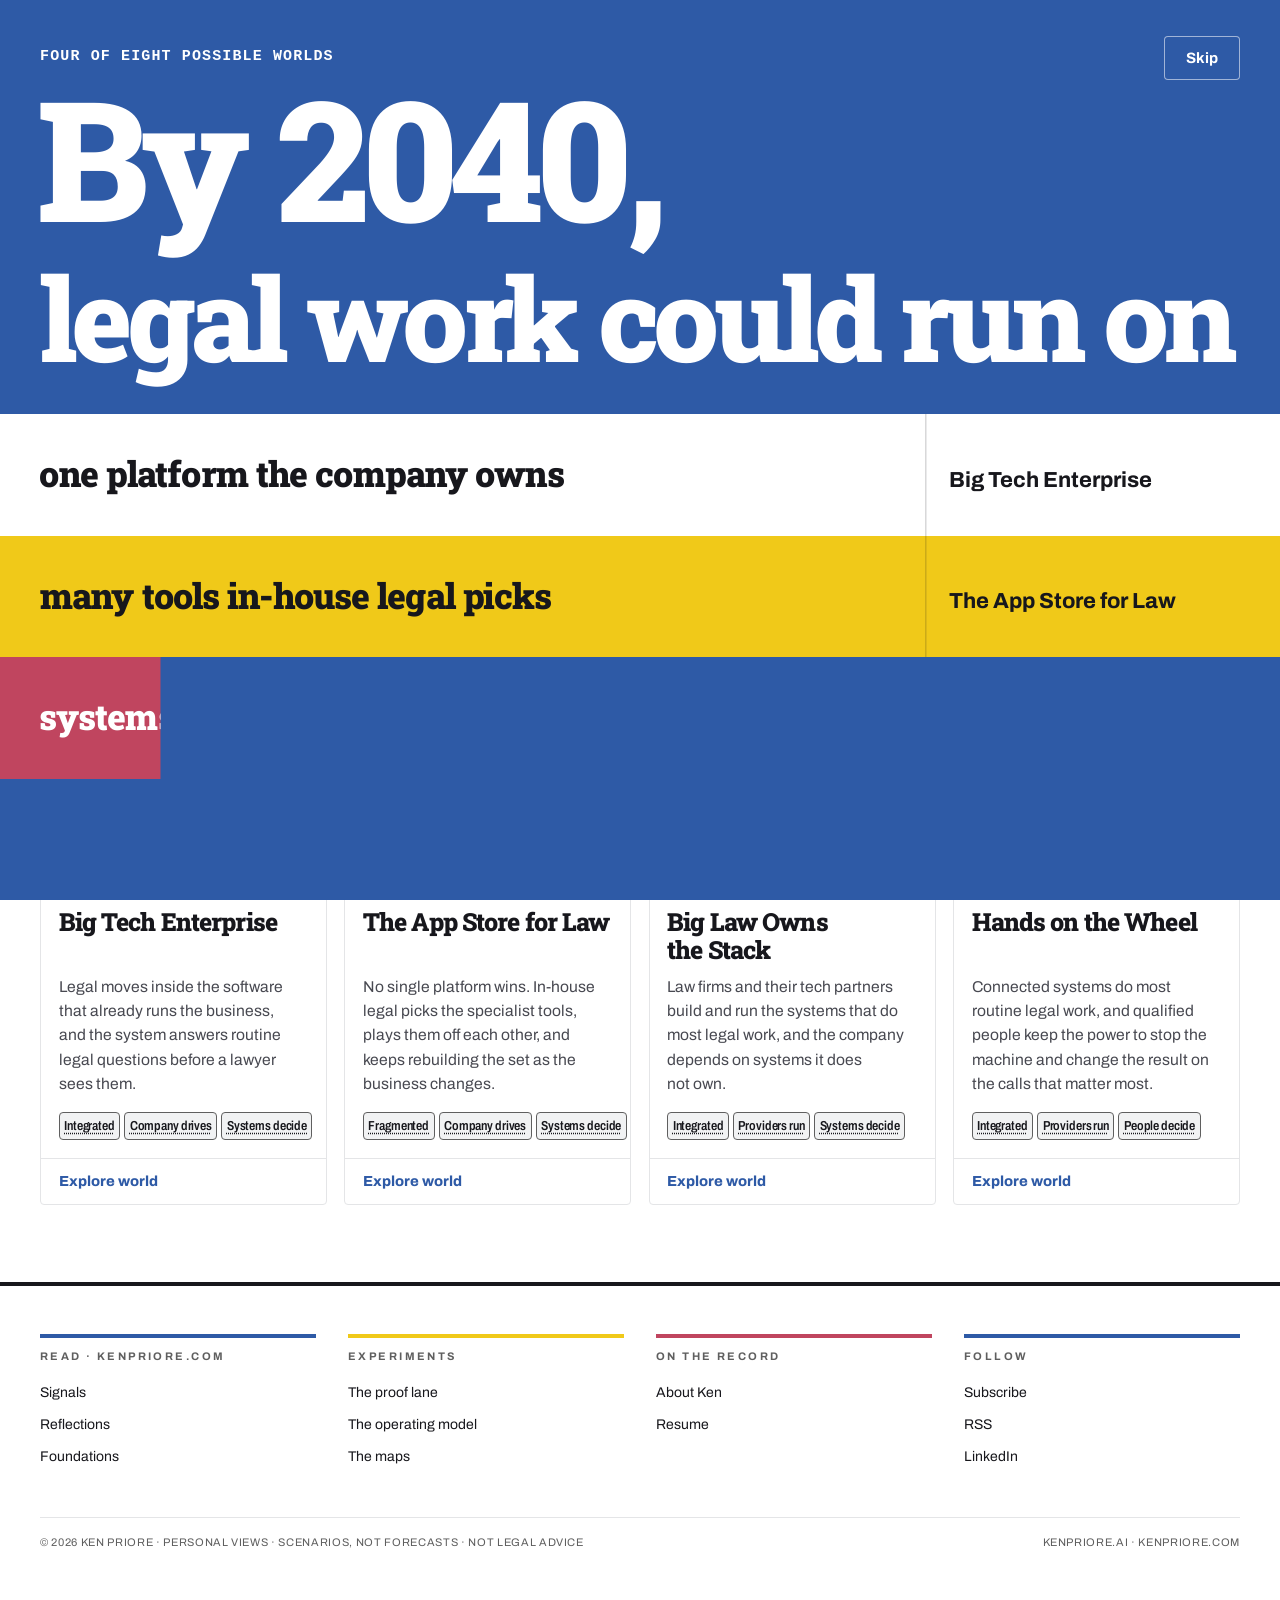
==== commit 2b0e3c26: "Credits: remove the whiteboard photo; eight photos in the strip Ken: "Can you delete that photo from" ====
--- a/index.html
+++ b/index.html
@@ -14,14 +14,14 @@
   <link rel="mask-icon" href="favicon.svg" color="#2E5AA6">
   <meta name="theme-color" content="#2E5AA6">
   <!-- ?v= busts browser caches; bump it on every content/CSS/JS change (Ken saw stale tooltips 11/21) -->
-  <link rel="stylesheet" href="style.css?v=20261122m">
-  <link rel="stylesheet" href="strip.css?v=20261122m">
-  <link rel="stylesheet" href="credits-photos.css?v=20261122m">
-  <script src="content.js?v=20261122m" defer></script>
-  <script src="strip-content.js?v=20261122m" defer></script>
-  <script src="strip.js?v=20261122m" defer></script>
-  <script src="credits-photos.js?v=20261122m" defer></script>
-  <script src="app.js?v=20261122m" defer></script>
+  <link rel="stylesheet" href="style.css?v=20261122n">
+  <link rel="stylesheet" href="strip.css?v=20261122n">
+  <link rel="stylesheet" href="credits-photos.css?v=20261122n">
+  <script src="content.js?v=20261122n" defer></script>
+  <script src="strip-content.js?v=20261122n" defer></script>
+  <script src="strip.js?v=20261122n" defer></script>
+  <script src="credits-photos.js?v=20261122n" defer></script>
+  <script src="app.js?v=20261122n" defer></script>
   <!-- Clock intro: decide before first paint. Anything that fails releases the page. -->
   <script>
     (function () {
@@ -42,8 +42,8 @@
       } catch (e) { document.documentElement.classList.remove("yi-wait"); }
     })();
   </script>
-  <link rel="stylesheet" href="intro.css?v=20261122m">
-  <script src="intro.js?v=20261122m" defer onload="window.yearIntro &amp;&amp; !window.yearIntro.started &amp;&amp; window.yearIntro.release()" onerror="window.yearIntro &amp;&amp; window.yearIntro.release()"></script>
+  <link rel="stylesheet" href="intro.css?v=20261122n">
+  <script src="intro.js?v=20261122n" defer onload="window.yearIntro &amp;&amp; !window.yearIntro.started &amp;&amp; window.yearIntro.release()" onerror="window.yearIntro &amp;&amp; window.yearIntro.release()"></script>
   <!-- GoatCounter · one code across all properties; hostname folded into the path so they roll up in one dashboard -->
   <script>window.goatcounter={path:function(){return location.hostname+location.pathname}}</script>
   <script data-goatcounter="https://kenpriore.goatcounter.com/count" async src="//gc.zgo.at/count.js"></script>
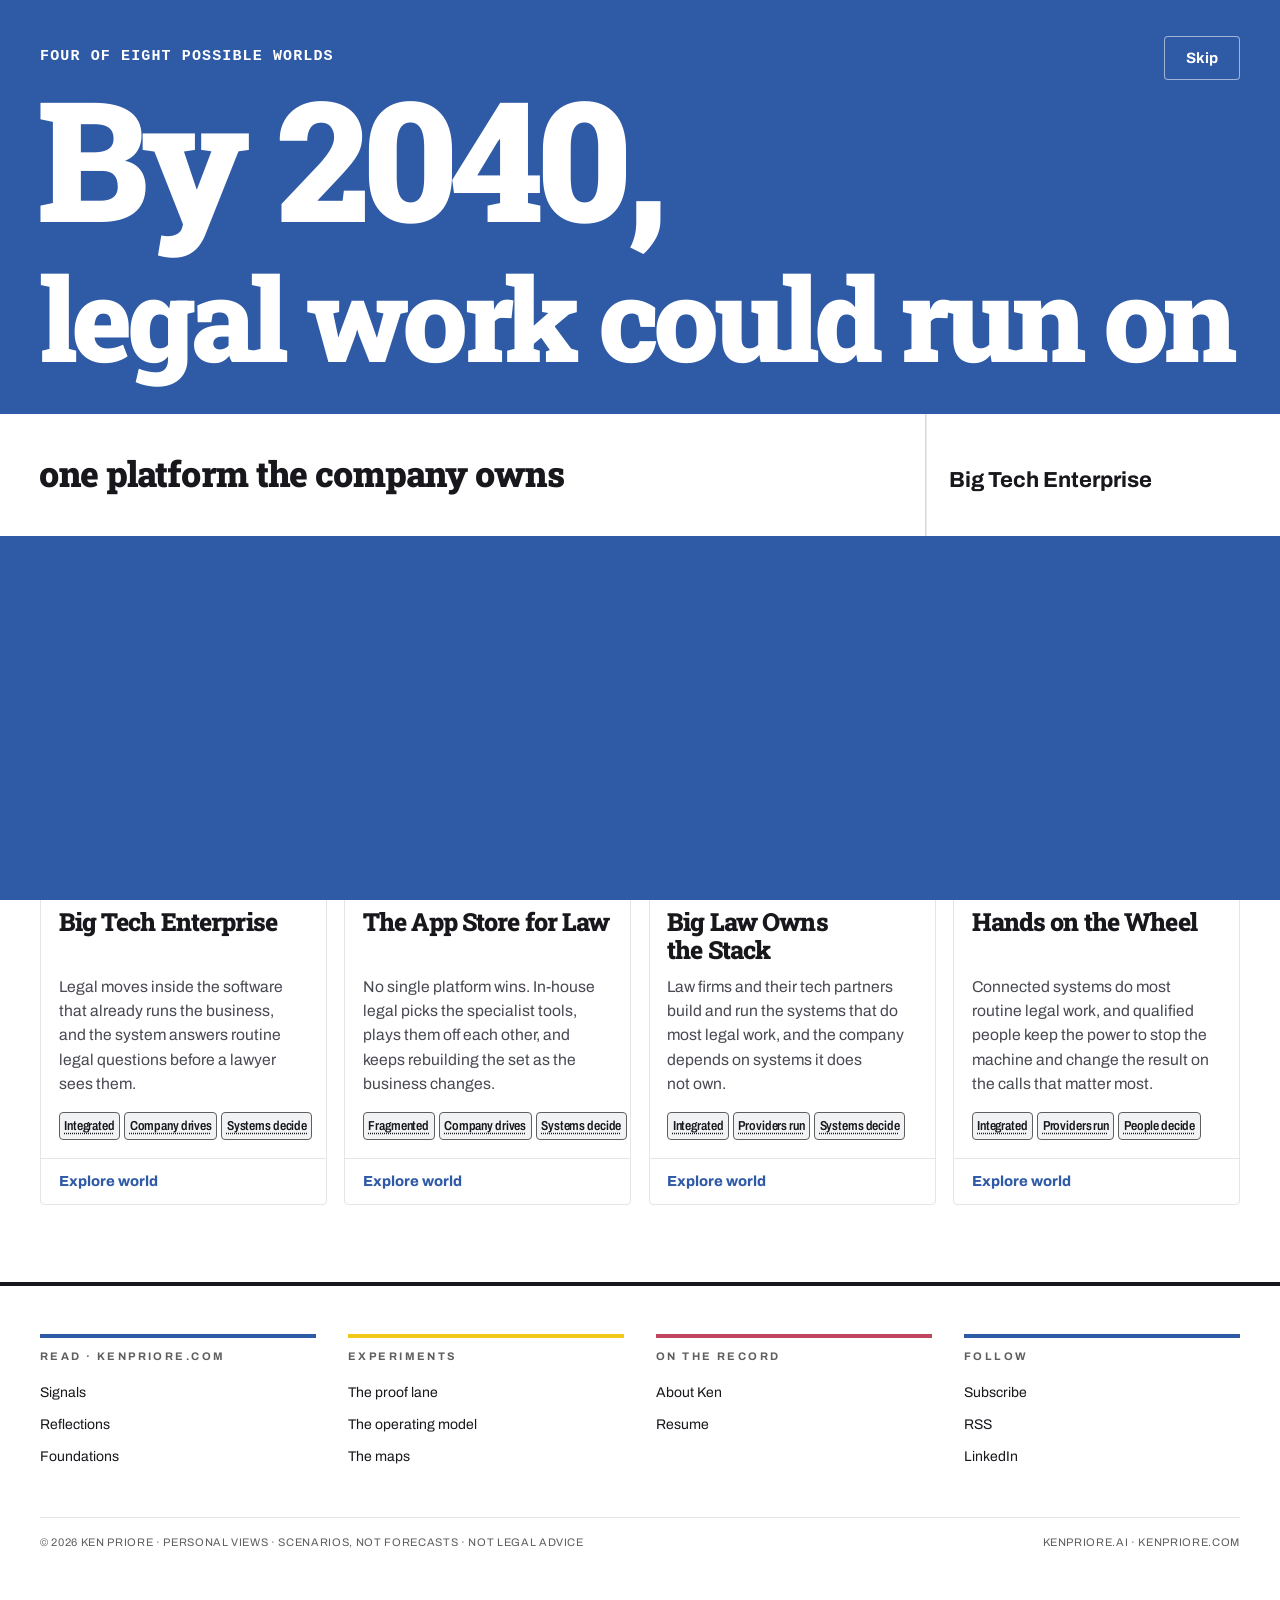
==== commit b0b5217a: "Fact fixes, mono font stack, and code-comment cleanup - World 2 Signals: the AI-investment note keep" ====
--- a/index.html
+++ b/index.html
@@ -13,15 +13,15 @@
   <link rel="icon" href="favicon.svg" type="image/svg+xml">
   <link rel="mask-icon" href="favicon.svg" color="#2E5AA6">
   <meta name="theme-color" content="#2E5AA6">
-  <!-- ?v= busts browser caches; bump it on every content/CSS/JS change (Ken saw stale tooltips 11/21) -->
-  <link rel="stylesheet" href="style.css?v=20261122n">
-  <link rel="stylesheet" href="strip.css?v=20261122n">
-  <link rel="stylesheet" href="credits-photos.css?v=20261122n">
-  <script src="content.js?v=20261122n" defer></script>
-  <script src="strip-content.js?v=20261122n" defer></script>
-  <script src="strip.js?v=20261122n" defer></script>
-  <script src="credits-photos.js?v=20261122n" defer></script>
-  <script src="app.js?v=20261122n" defer></script>
+  <!-- ?v= busts browser caches; bump it on every content/CSS/JS change -->
+  <link rel="stylesheet" href="style.css?v=20261122o">
+  <link rel="stylesheet" href="strip.css?v=20261122o">
+  <link rel="stylesheet" href="credits-photos.css?v=20261122o">
+  <script src="content.js?v=20261122o" defer></script>
+  <script src="strip-content.js?v=20261122o" defer></script>
+  <script src="strip.js?v=20261122o" defer></script>
+  <script src="credits-photos.js?v=20261122o" defer></script>
+  <script src="app.js?v=20261122o" defer></script>
   <!-- Clock intro: decide before first paint. Anything that fails releases the page. -->
   <script>
     (function () {
@@ -31,19 +31,19 @@
         if (h && h !== "#worlds") return;
         if (matchMedia("(prefers-reduced-motion: reduce)").matches) return;
         if (!forced && sessionStorage.getItem(key)) return;
-        var html = document.documentElement, t = q.get("t");
+        var html = document.documentElement;
         var release = function () { html.classList.remove("yi-wait"); };
         window.yearIntro = {
           key: key, forced: forced, release: release,
-          frame: forced && t !== null ? Math.max(0, Number(t) || 0) : null,
+          frame: null,
           timer: setTimeout(release, 3000)
         };
         html.classList.add("yi-wait");
       } catch (e) { document.documentElement.classList.remove("yi-wait"); }
     })();
   </script>
-  <link rel="stylesheet" href="intro.css?v=20261122n">
-  <script src="intro.js?v=20261122n" defer onload="window.yearIntro &amp;&amp; !window.yearIntro.started &amp;&amp; window.yearIntro.release()" onerror="window.yearIntro &amp;&amp; window.yearIntro.release()"></script>
+  <link rel="stylesheet" href="intro.css?v=20261122o">
+  <script src="intro.js?v=20261122o" defer onload="window.yearIntro &amp;&amp; !window.yearIntro.started &amp;&amp; window.yearIntro.release()" onerror="window.yearIntro &amp;&amp; window.yearIntro.release()"></script>
   <!-- GoatCounter · one code across all properties; hostname folded into the path so they roll up in one dashboard -->
   <script>window.goatcounter={path:function(){return location.hostname+location.pathname}}</script>
   <script data-goatcounter="https://kenpriore.goatcounter.com/count" async src="//gc.zgo.at/count.js"></script>
@@ -51,7 +51,7 @@
 <body>
   <a class="skip" href="#main">Skip to content</a>
 
-  <!-- one-bar header: family mark + KEN PRIORE | Pathways 2040, the three Pathways tabs, a muted way out to kenpriore.ai -->
+  <!-- one-bar header: family mark + name | Pathways 2040, the three Pathways tabs, a muted way out to kenpriore.ai -->
   <header class="ob">
     <div class="ob-in">
       <div class="ob-brand">
--- a/style.css
+++ b/style.css
@@ -1,6 +1,6 @@
 @font-face{font-family:Archivo;src:url(fonts/Archivo-variable.ttf) format("truetype");font-weight:100 900;font-display:swap}
 @font-face{font-family:Roboto Slab;src:url(fonts/RobotoSlab-variable.ttf) format("truetype");font-weight:100 900;font-display:swap}
-/* Signal Bold v1 palette, from signal-bold/design-system/v1/tokens.css. No other hue, and no second blue. */
+/* Signal Bold v1 palette. No other hue, and no second blue. */
 :root{--paper:#FFFFFF;--ink:#17171C;--ink-2:#484951;--muted:#5F5F5F;--grey:#E4E5E7;--blue:#2E5AA6;--yellow:#F0C919;--rose:#C0455F}
 /* The only derivations, each an alpha of a token:
    grey-50  = quiet fills (closing story cell, row heads, quote and data cells, term chips)
@@ -8,7 +8,7 @@
    paper-55 = frames and rules on blue (3:1 or better)
    ink-20   = tooltip shadow */
 :root{--grey-50:rgba(228,229,231,.5);--paper-07:rgba(255,255,255,.07);--paper-55:rgba(255,255,255,.55);--ink-20:rgba(23,23,28,.2)}
-:root{--mono:"Roboto Mono","SFMono-Regular",Consolas,monospace;--slab:"Roboto Slab",Georgia,serif;--radius:8px;--gap:clamp(.75rem,1.35vw,1.15rem);--pad:clamp(1.05rem,2vw,1.75rem)}
+:root{--mono:"Roboto Mono","SF Mono",Menlo,Consolas,monospace;--slab:"Roboto Slab",Georgia,serif;--radius:8px;--gap:clamp(.75rem,1.35vw,1.15rem);--pad:clamp(1.05rem,2vw,1.75rem)}
 *,*::before,*::after{box-sizing:border-box}
 html{color:var(--ink)}
 body{margin:0;background:var(--paper);color:var(--ink);font:400 1rem/1.55 Archivo,Arial,sans-serif}
@@ -91,7 +91,7 @@
 /* Credits page (#credits): the blue band and lede. The rest of the page is credits-photos.css. */
 .credits-hero{background:var(--blue);color:var(--paper);border-bottom:7px solid var(--yellow)}
 .credits-hero h1{font:870 clamp(2.6rem,5vw,4.6rem)/.98 var(--slab);letter-spacing:-.035em;margin:0;text-wrap:balance}
-/* Compare head (Ken 11/21): heading on its own row, then two equal filled cells. The second cell is dashed,
+/* Compare head: heading on its own row, then two equal filled cells. The second cell is dashed,
    echoing the blank stops on the route map: the four undeveloped combinations, and a 2040 that may mix them all. */
 .section-head.compare-head{grid-template-columns:repeat(2,minmax(0,1fr));align-items:stretch}
 .section-head.compare-head .compare-title{grid-column:1/-1;align-self:end}
@@ -168,7 +168,7 @@
 .world-overview .panel:nth-of-type(2) {border-top-color:var(--rose)}
 .world-overview .panel h3 {font:740 clamp(1.25rem,2vw,1.65rem)/1.2 var(--slab);letter-spacing:-.035em}
 .quote {margin:0;background:var(--ink);color:var(--paper);border-left:7px solid var(--yellow);border-radius:var(--radius);padding:var(--pad);font:680 clamp(1.22rem,2.1vw,1.65rem)/1.35 var(--slab);letter-spacing:-.025em}
-/* Route map tab (Ken 11/21: popup too small → its own world tab). The frame spans the full content width;
+/* Route map tab: its own world tab. The frame spans the full content width;
    height follows the map's 640:336 drawing plus its caption and footer rows. */
 .world-body:has(>.route-frame){container-type:inline-size}
 /* frame W: horizontal map (W>=502) = cap 29 + borders 2 + pad 12 + (W-18)*.525 + gap 8 + footer 54; vertical = (W-18) square + same rows */
@@ -292,7 +292,7 @@
   .milestone,.milestone:last-child {grid-template-columns:1fr;gap:.5rem}
 }
 
-/* ══════════ Design pass (11/21): one grid, one type scale, one section-head pattern ══════════
+/* ══════════ One grid, one type scale, one section-head pattern ══════════
    Every composition snaps to a 4-column grid inside var(--wrap), with the same gutter as the card grid.
    Two head patterns, both on that grid:
    · section head  = heading in columns 1–2, lede in columns 3–4, ruled on top (Enter a world, Compare, world chapters)
@@ -425,16 +425,14 @@
   .compare-table td>.axis-term{display:inline-flex;align-items:center;min-height:44px;padding-block:0}
 }
 
-/* ══════════ Bento pass (11/21): every boxed or ruled block is filled edge to edge ══════════
-   The old ch caps (36/44/46/52/56/62/66/67/68/82ch) sat inside full-width boxes and grid cells and left a dead right side.
+/* ══════════ Every boxed or ruled block is filled edge to edge ══════════
    Rule: a cell's text runs its full width; long copy splits into columns or cells instead of a capped paragraph. */
 .hero p.intro,.credits-lede,.panel p{max-width:none}
 .section-head p,.title-block p:not(.eyebrow){max-width:none}
 /* signals with only two stories: the side story's headline steps up so its cell is not a short line over a void */
 .news-stories:not(:has(.news-story:nth-child(3))) .news-story:nth-child(2) h3{font-size:clamp(1.5rem,2.5vw,2.2rem);line-height:1.12}
 @media(max-width:900px){.section-head p,.title-block p:not(.eyebrow){font-size:1.12rem}}
-/* Section heads (Ken 11/21, "that doesn't look good"): the big heading sat low-left and a grey paragraph floated
-   high-right with a void between. Now one bento row: heading cell + a filled lede cell, same height, text centred. */
+/* Section heads: one bento row, a heading cell + a filled lede cell, same height, text centred. */
 .section-head,.body-head{align-items:stretch}
 .section-head h2,.body-head h2,.section-head .compare-title{align-self:end;margin:0}
 .section-head p,.title-block p:not(.eyebrow),.body-head .quote{align-self:stretch;display:flex;align-items:center;margin:0;max-width:none;padding:.7rem clamp(1rem,1.6vw,1.25rem);background:var(--paper);border:1px solid var(--grey);border-left:5px solid var(--yellow);color:var(--ink);font-size:.95rem;line-height:1.45;text-wrap:pretty}
@@ -449,7 +447,6 @@
 @media(max-width:900px){.section-head p,.title-block p:not(.eyebrow){font-size:1rem}}
 /* signals: the first side story starts on the lead story's eyebrow line */
 @media(min-width:671px){.news-story:nth-child(2){padding-top:clamp(1.25rem,2.5vw,2rem)}}
-/* Copy pass (11/21): rewritten story beats */
 /* Story beats: the third beat ("what's different") is the short payoff; give it a narrower track, slab type and a light grey fill so no cell sits half empty */
 @media(min-width:901px){.world-story{grid-template-columns:minmax(0,1fr) minmax(0,1.12fr) minmax(0,.88fr)}}
 .story-beat:last-child{background:var(--grey-50)}
@@ -457,8 +454,8 @@
 /* World 4: the third beat is a full paragraph, so body type, bold first sentence, and tracks sized to the three text lengths */
 .world-story--long-diff .story-beat:last-child p:not(.eyebrow){font:inherit;font-size:1.02rem;line-height:1.6;letter-spacing:inherit;color:inherit}
 .world-story--long-diff .story-beat:last-child strong{font-weight:700;color:var(--ink)}
-@media(min-width:901px){.world-story--long-diff{grid-template-columns:minmax(0,.88fr) minmax(0,1.2fr) minmax(0,.92fr)}}
-/* Worlds 1-3 (Ken 11/22): tracks sized to the three text lengths, as on World 4, so the columns end within a line of each other.
+@media(min-width:901px){.world-story--long-diff{grid-template-columns:minmax(0,.86fr) minmax(0,1.22fr) minmax(0,.92fr)}}
+/* Worlds 1-3: tracks sized to the three text lengths, as on World 4, so the columns end within a line of each other.
    The third beat is short enough to keep its slab type. Retune these if that story copy changes length. */
 .story-keep{white-space:nowrap}
 /* The narrow third label wraps, so the three labels share one row and the three texts start on one line */
@@ -495,7 +492,7 @@
 @media(min-width:1389px){
   .world-story--w1{grid-template-columns:minmax(0,.84fr) minmax(0,1.42fr) minmax(0,.74fr)}
 }
-/* Data band + compare rows (11/21, voice-interview revision).
+/* Data band + compare rows.
    "Where the data sits" is the third overview panel in a 2-column grid. Alone in a half row it left an orphan cell,
    so it spans the row as a 2-cell bento band: a filled ink heading cell + a tinted text cell that runs the full
    remaining width. Yellow top rule (blue and rose belong to the two panels above). */
@@ -505,8 +502,8 @@
 @media(max-width:760px){.world-overview .panel--data{grid-template-columns:minmax(0,1fr)}.world-overview .panel--data h3{padding-block:.8rem}}
 .compare-table,.compare-table :is(thead,tbody,tr){border-color:var(--grey)} /* not the browser default grey */
 
-/* ===== Header: one bar (option A, live 2026-11-21) =====
-   One row: family mark + KEN PRIORE | Pathways 2040, then the three Pathways tabs, then a muted way out.
+/* ===== Header: one bar =====
+   One row: family mark + name | Pathways 2040, then the three Pathways tabs, then a muted way out.
    The four-colour stripe is the header's one accent. It runs along the top edge: under the bar its blue
    quarter disappeared into the blue home hero, and on world pages it doubled the switcher's colour tabs. */
 header.ob{background:var(--paper);position:relative;z-index:20;border-bottom:1px solid var(--grey)}
@@ -553,18 +550,18 @@
 }
 @media(max-width:760px){.ob-out{display:none}}
 
-/* Home, "Enter a world" (Ken 11/21: lede removed). A lone heading needs no second rule or lede column:
+/* Home, "Enter a world": a lone heading needs no second rule or lede column:
    it sits on the card grid's left edge, with the same space to the yellow hero rule and to the cards. */
 #four-worlds{--head-space:clamp(2rem,3.4vw,3rem);padding-top:var(--head-space)}
 #four-worlds>.section-head{display:block;border-top:0;padding-top:0;margin-bottom:var(--head-space)}
 
-/* Ken 11/22: the three questions in the hero each get their own text color (no fill). His choice of yellow, rose and white: q3 passes 4.5:1 on the hero blue; q1 (4.18:1) and q2 (1.36:1) do not. */
+/* The three questions in the hero each get their own text color (no fill): yellow, rose and white. q3 passes 4.5:1 on the hero blue; q1 (4.18:1) and q2 (1.36:1) do not. */
 .hero p.intro .q{font-weight:650}
 .hero p.intro .q1{color:var(--yellow)}
 .hero p.intro .q2{color:var(--rose)}
 .hero p.intro .q3{color:var(--paper)}
 
-/* Route map header, option B: the header is the map's own top bar, in the stage's blue and border.
+/* Route map header: the header is the map's own top bar, in the stage's blue and border.
    route-map.html?joined=1 drops its duplicate caption and squares the top of its stage. */
 .body-head.route-cap{grid-template-columns:auto minmax(0,1fr);gap:0;align-items:stretch;margin:0;padding:0;border:1px solid var(--paper-55);border-bottom-color:var(--paper-55);border-radius:8px 8px 0 0;background:var(--blue);color:var(--paper)}
 .body-head.route-cap>h2{grid-column:1;align-self:stretch;display:flex;align-items:center;padding:.85rem 1.25rem;border-right:1px solid var(--paper-55);color:var(--paper);font-size:1.5rem;white-space:nowrap}
@@ -599,5 +596,5 @@
   .body-head.quote-band>h2{padding-block:.8rem}
   .body-head.quote-band>.quote{grid-column:1;border-left:1px solid var(--grey);border-top:0;border-radius:0 0 var(--radius) var(--radius)}
 }
-/* Ken 11/22: home hero has no buttons now, so drop the minimum height that would pad it at tablet widths */
+/* The home hero has no buttons, so drop the minimum height that would pad it at tablet widths */
 .hero:not(.hero--compact) .hero-inner{min-height:0}
--- a/strip.css
+++ b/strip.css
@@ -1,5 +1,5 @@
-/* Assumptions strip (Ken 2026-11-22). A white band under the hero; color alone carries the type.
-   Shift = yellow, To be tested = rose, Frame = blue. Three colors, the site's own (Ken: no navy, no teal). */
+/* Assumptions strip. A white band under the hero; color alone carries the type.
+   Shift = yellow, To be tested = rose, Frame = blue. Three colors, all the site's own. */
 .astrip{
   --shift:var(--yellow);--test:var(--rose);--frame:var(--blue);
   /* the only derivations, alphas of tokens: the grid (blue 16%), the panel's dividers (ink 25% on yellow, paper 55% on rose and blue) */
@@ -25,7 +25,7 @@
 .as-view{
   grid-column:3;position:relative;min-width:0;overflow:hidden;overflow:clip;touch-action:pan-y pinch-zoom;
   cursor:grab;
-  /* v1's grid, reversed to blue on white: it belongs to the window, so the cards move over it */
+  /* the grid, blue on white: it belongs to the window, so the cards move over it */
   background-image:linear-gradient(90deg,var(--grid) 1px,transparent 1px),linear-gradient(var(--grid) 1px,transparent 1px);
   background-size:24px 24px;background-position:-1px var(--grid-y);
 }
@@ -46,7 +46,7 @@
 .as-field{margin-top:11px;font:700 .67rem/14px var(--mono);letter-spacing:.06em;text-transform:uppercase;white-space:nowrap}
 .as-meaning{margin-top:4px;font-size:.9rem;line-height:20px;font-weight:450;text-wrap:pretty}
 
-/* v1's routed track runs from a shift to its test, in the test's rose, with the map's square at the turn */
+/* the routed track runs from a shift to its test, in the test's rose, with the map's square at the turn */
 .as-set>li.before-link{margin-right:0}
 .as-set>li.linked{margin-left:var(--link)}
 .as-wire{position:absolute;right:100%;top:0;width:var(--link);height:100%;overflow:visible;pointer-events:none;color:var(--test)}
--- a/credits-photos.css
+++ b/credits-photos.css
@@ -1,4 +1,4 @@
-/* Credits cleanup (mockup, 2026-11-22): blue hero, white story, one yellow band, photos. No cells, boxes or inner rules.
+/* Credits: blue hero, white story, one yellow band, photos. No cells, boxes or inner rules.
    Text runs on the site's --wrap. The story and the band share one column edge. Signal Bold v1 tokens only. */
 .cp-keep{white-space:nowrap}
 
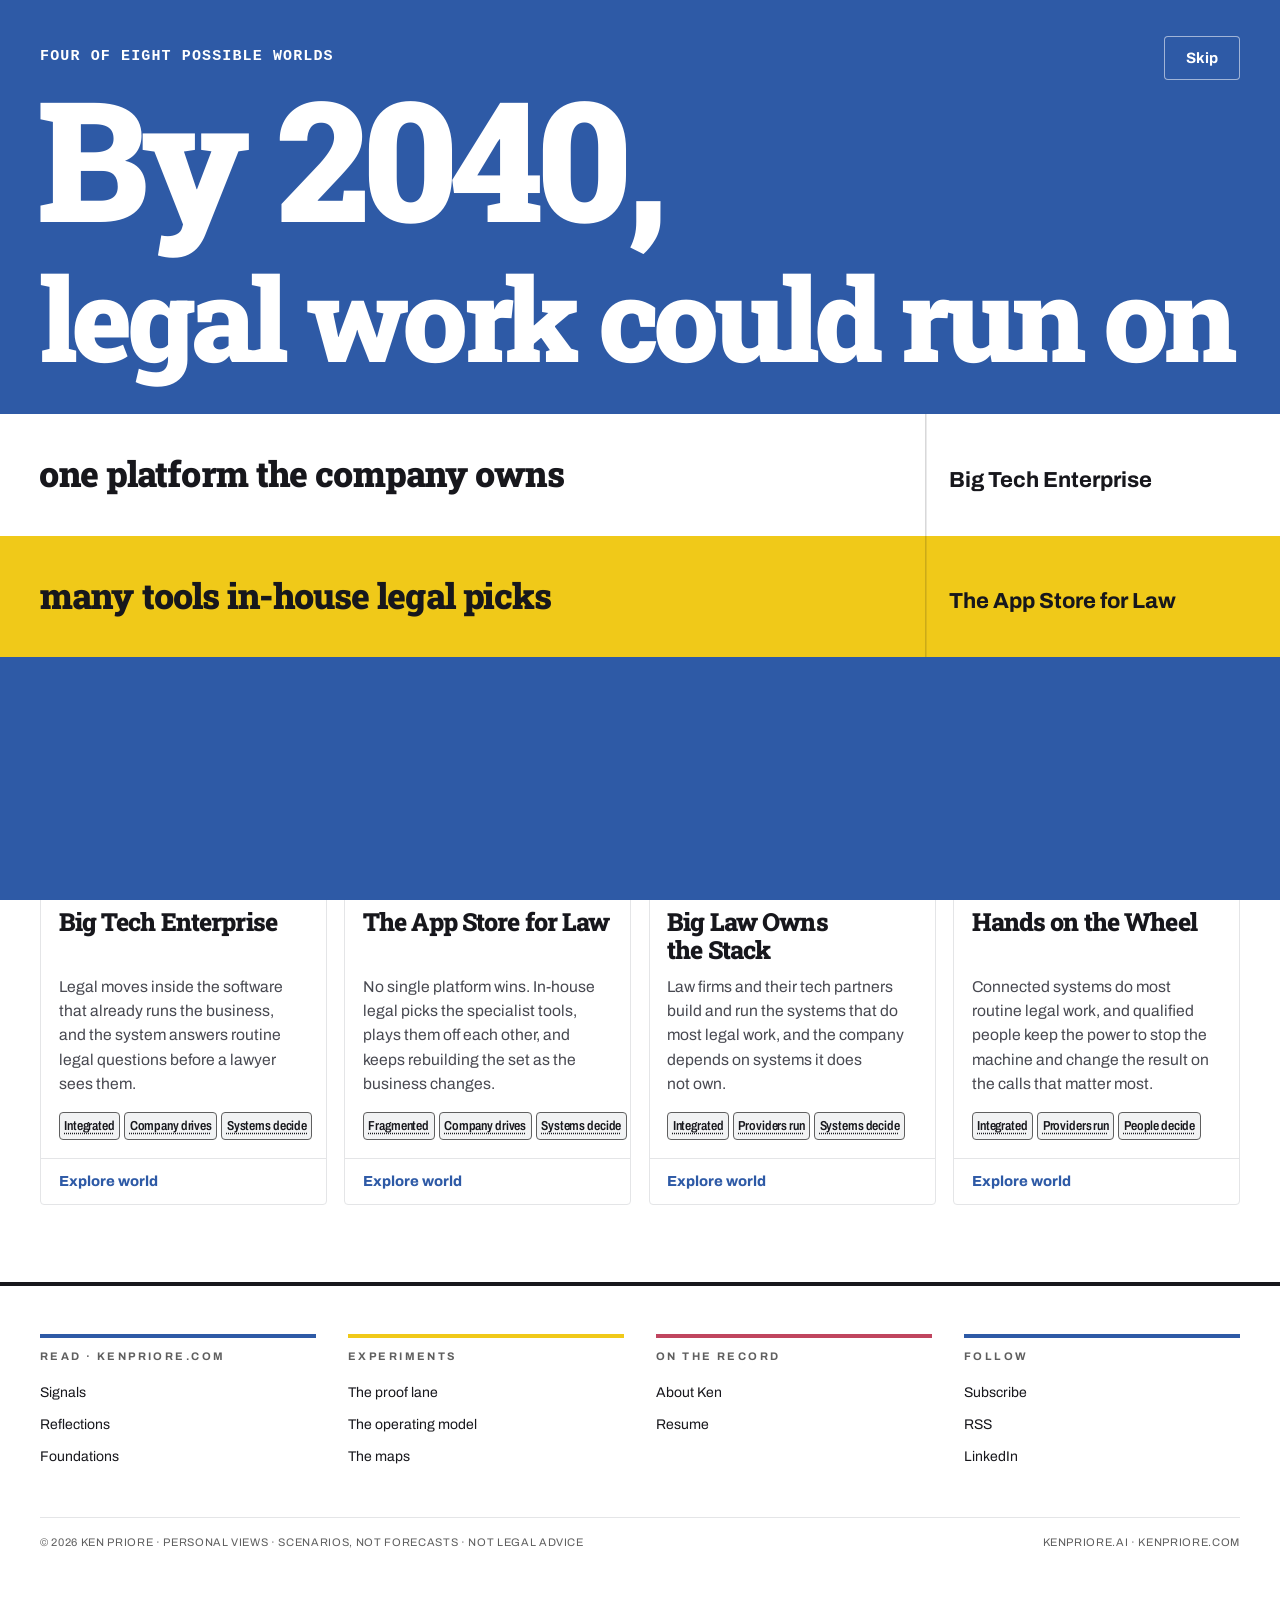
==== commit e3ccb80f: "Add author meta tag (Ken: "author push") Co-Authored-By: Claude Opus 5.5 <noreply@anthropic.com>" ====
--- a/index.html
+++ b/index.html
@@ -5,6 +5,7 @@
   <meta name="viewport" content="width=device-width, initial-scale=1">
   <title>Pathways · The future of law to 2040 · Ken Priore</title>
   <meta name="description" content="Four possible futures for legal work through 2040. Pick a world, follow its timeline, read the signals already showing up, then compare all four.">
+  <meta name="author" content="Ken Priore">
   <meta property="og:title" content="Pathways · The future of law to 2040 · Ken Priore">
   <meta property="og:description" content="Four possible futures for legal work through 2040. Pick a world, follow its timeline, read the signals already showing up, then compare all four.">
   <meta property="og:url" content="https://pathways.kenpriore.ai/">
